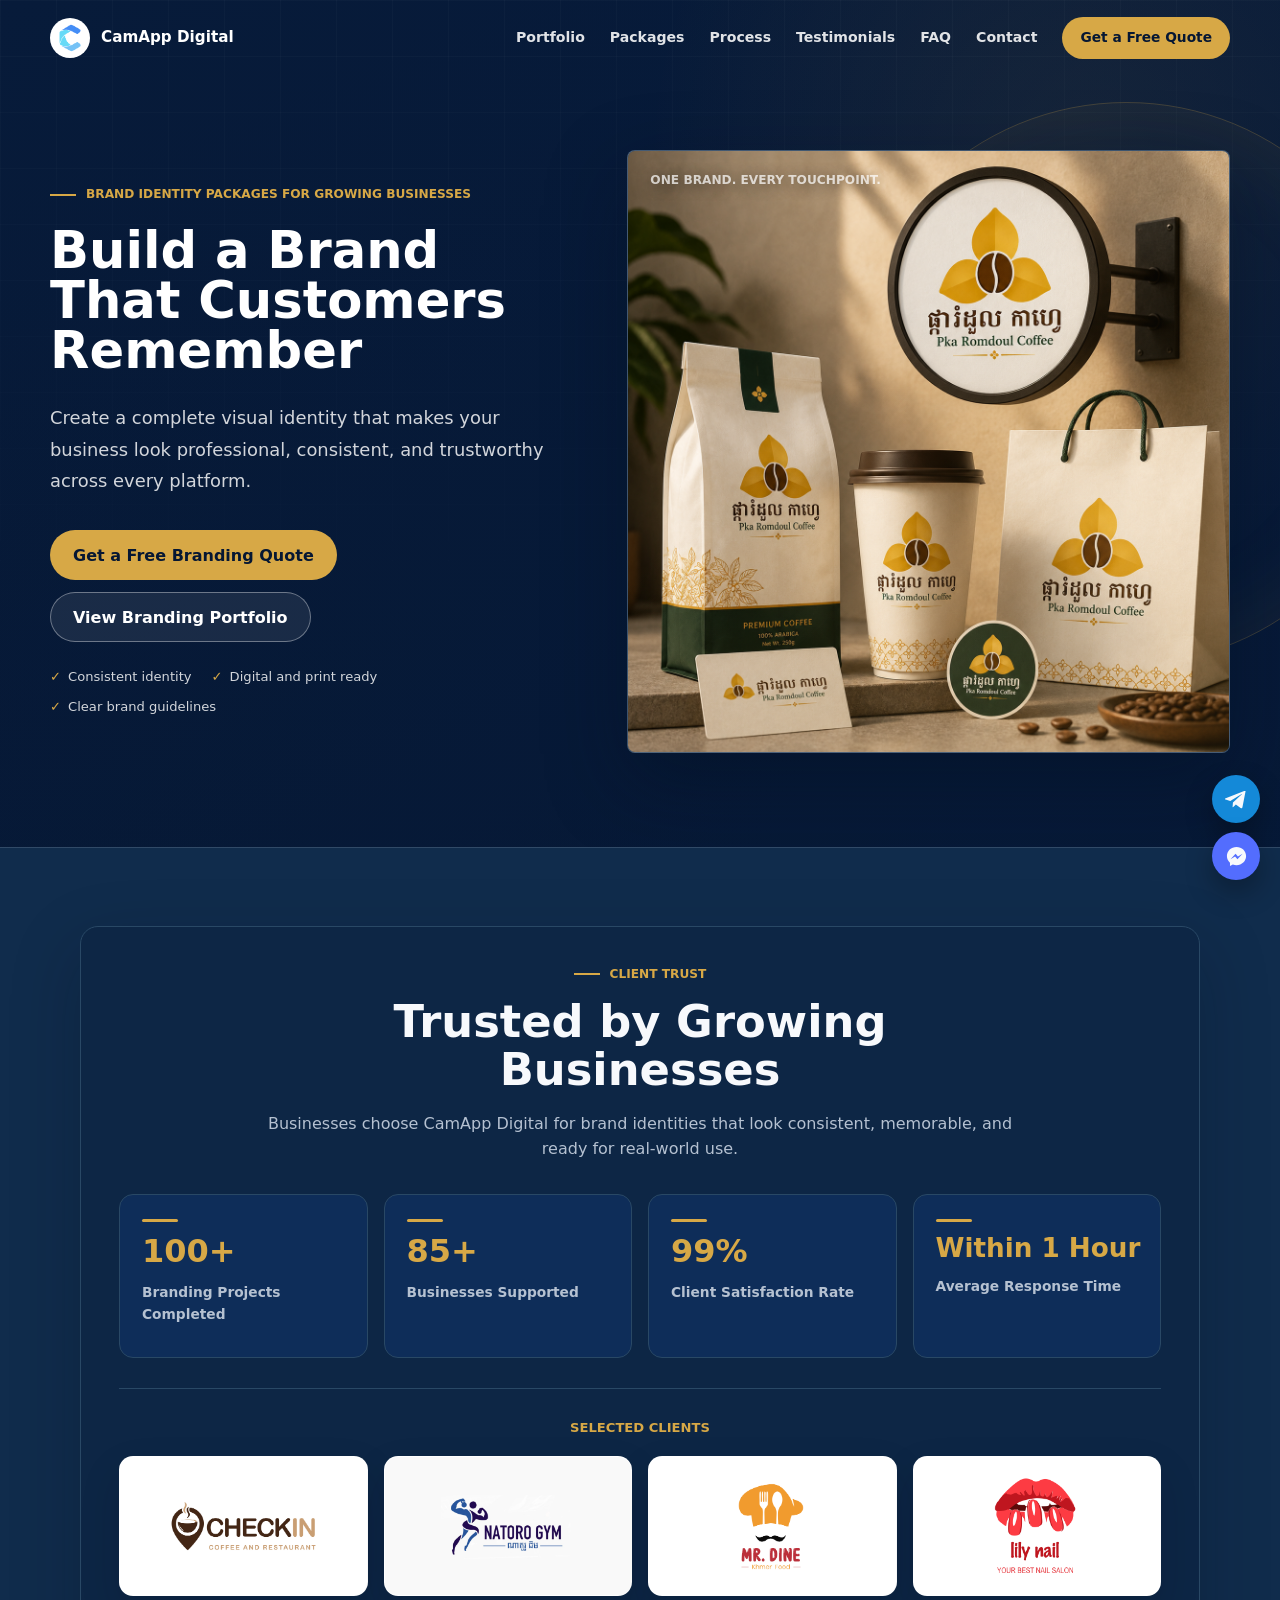
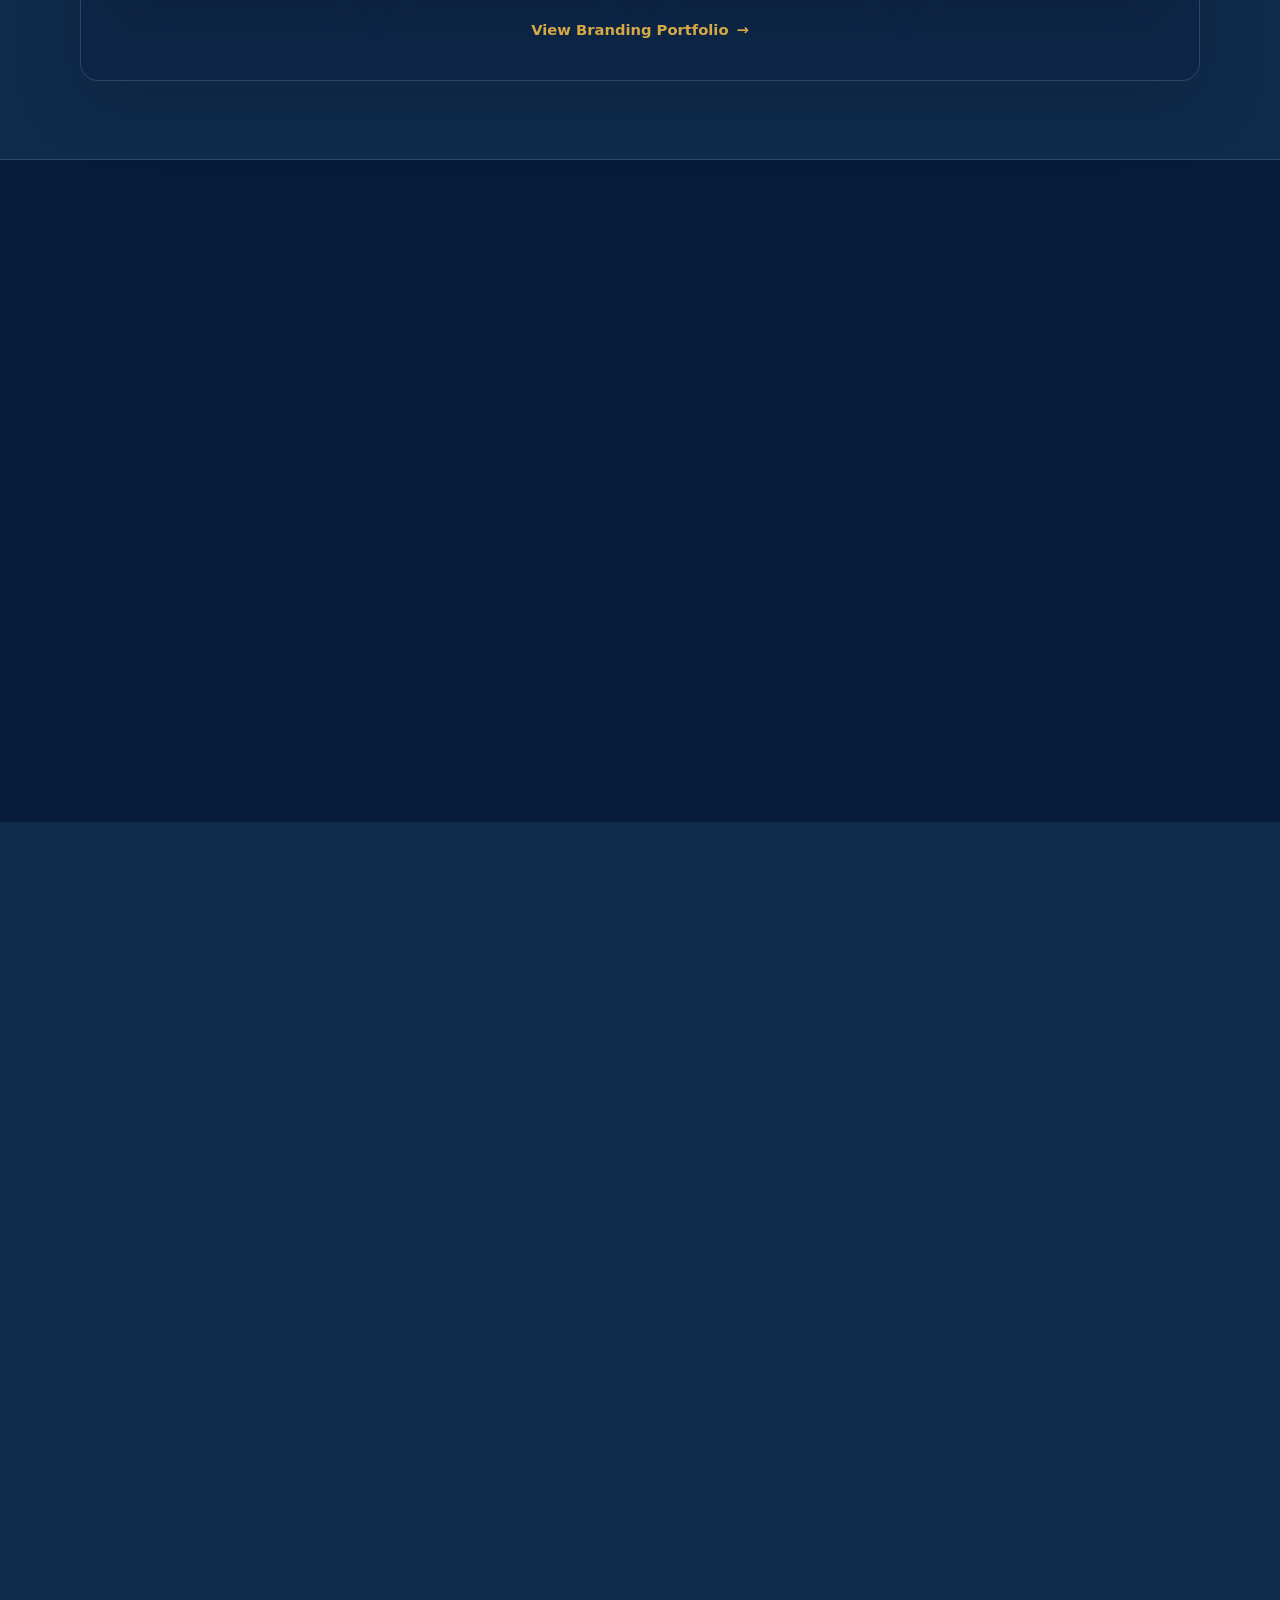
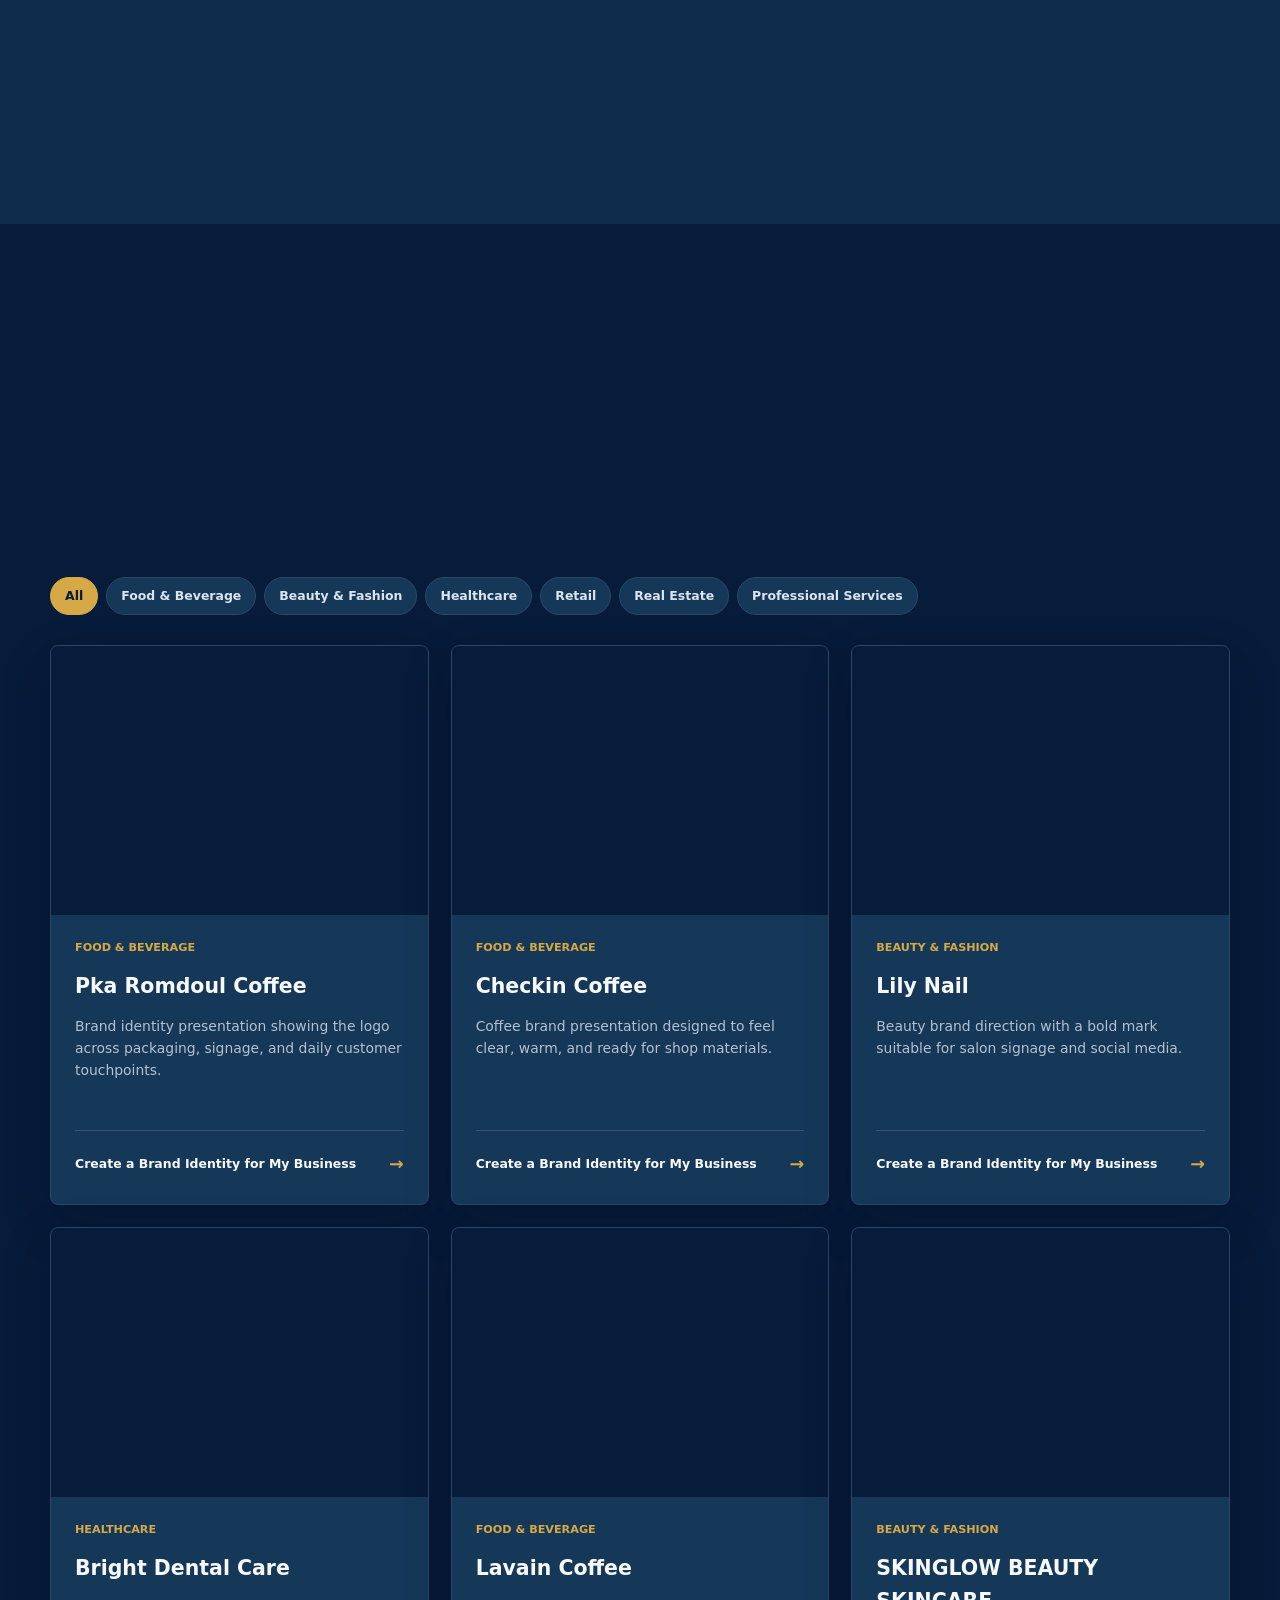
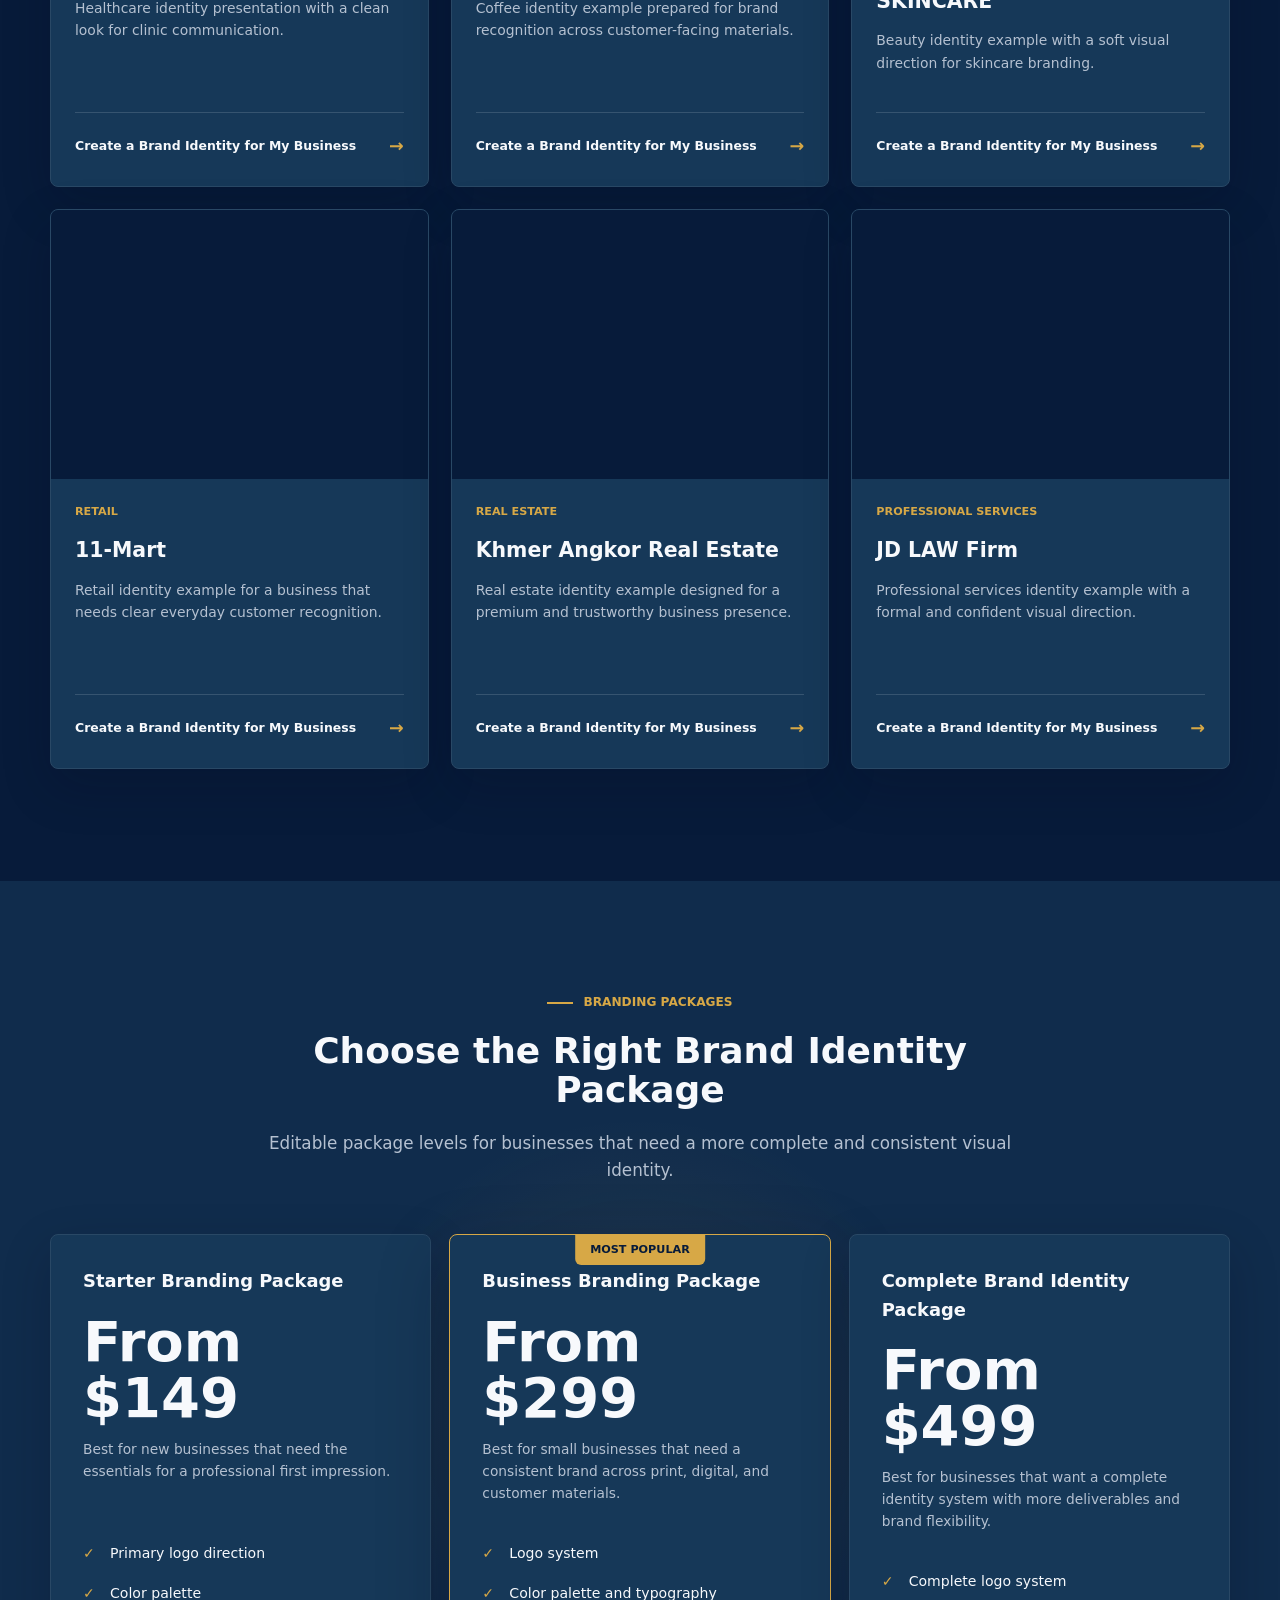
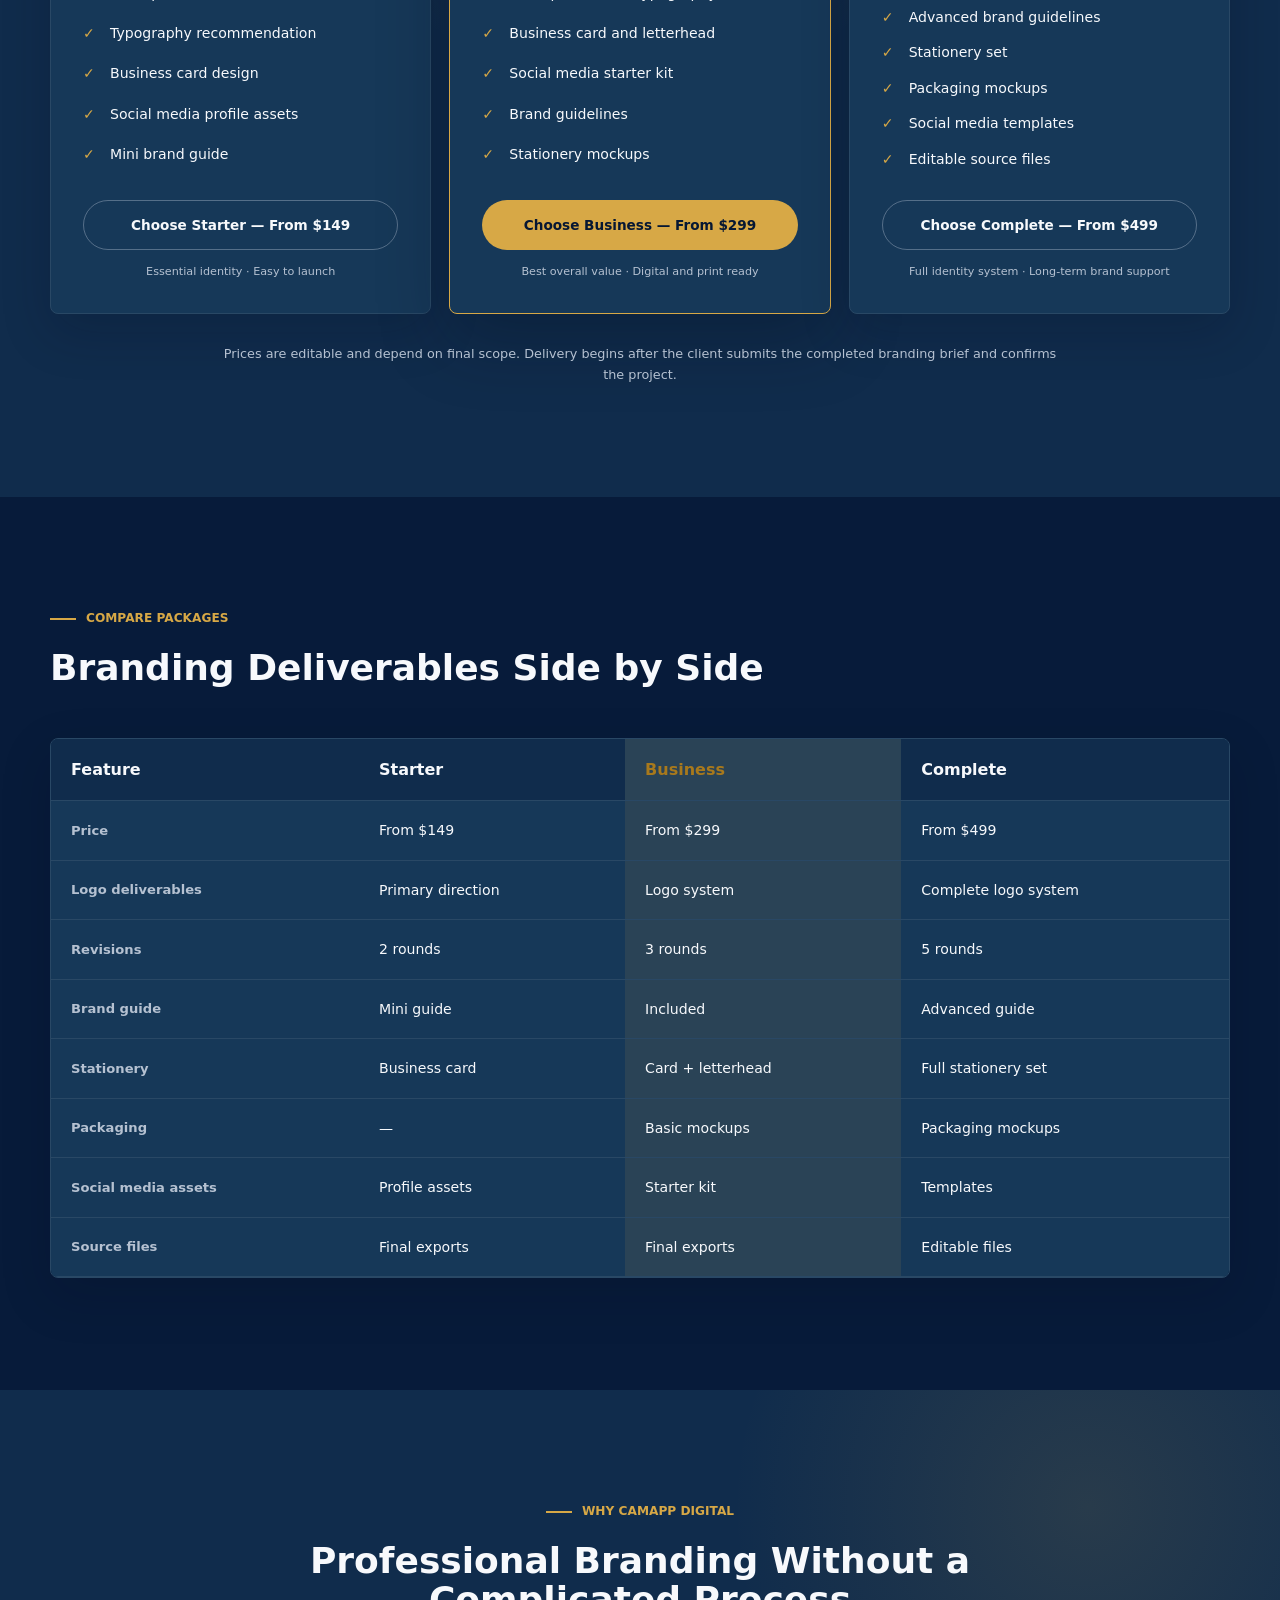
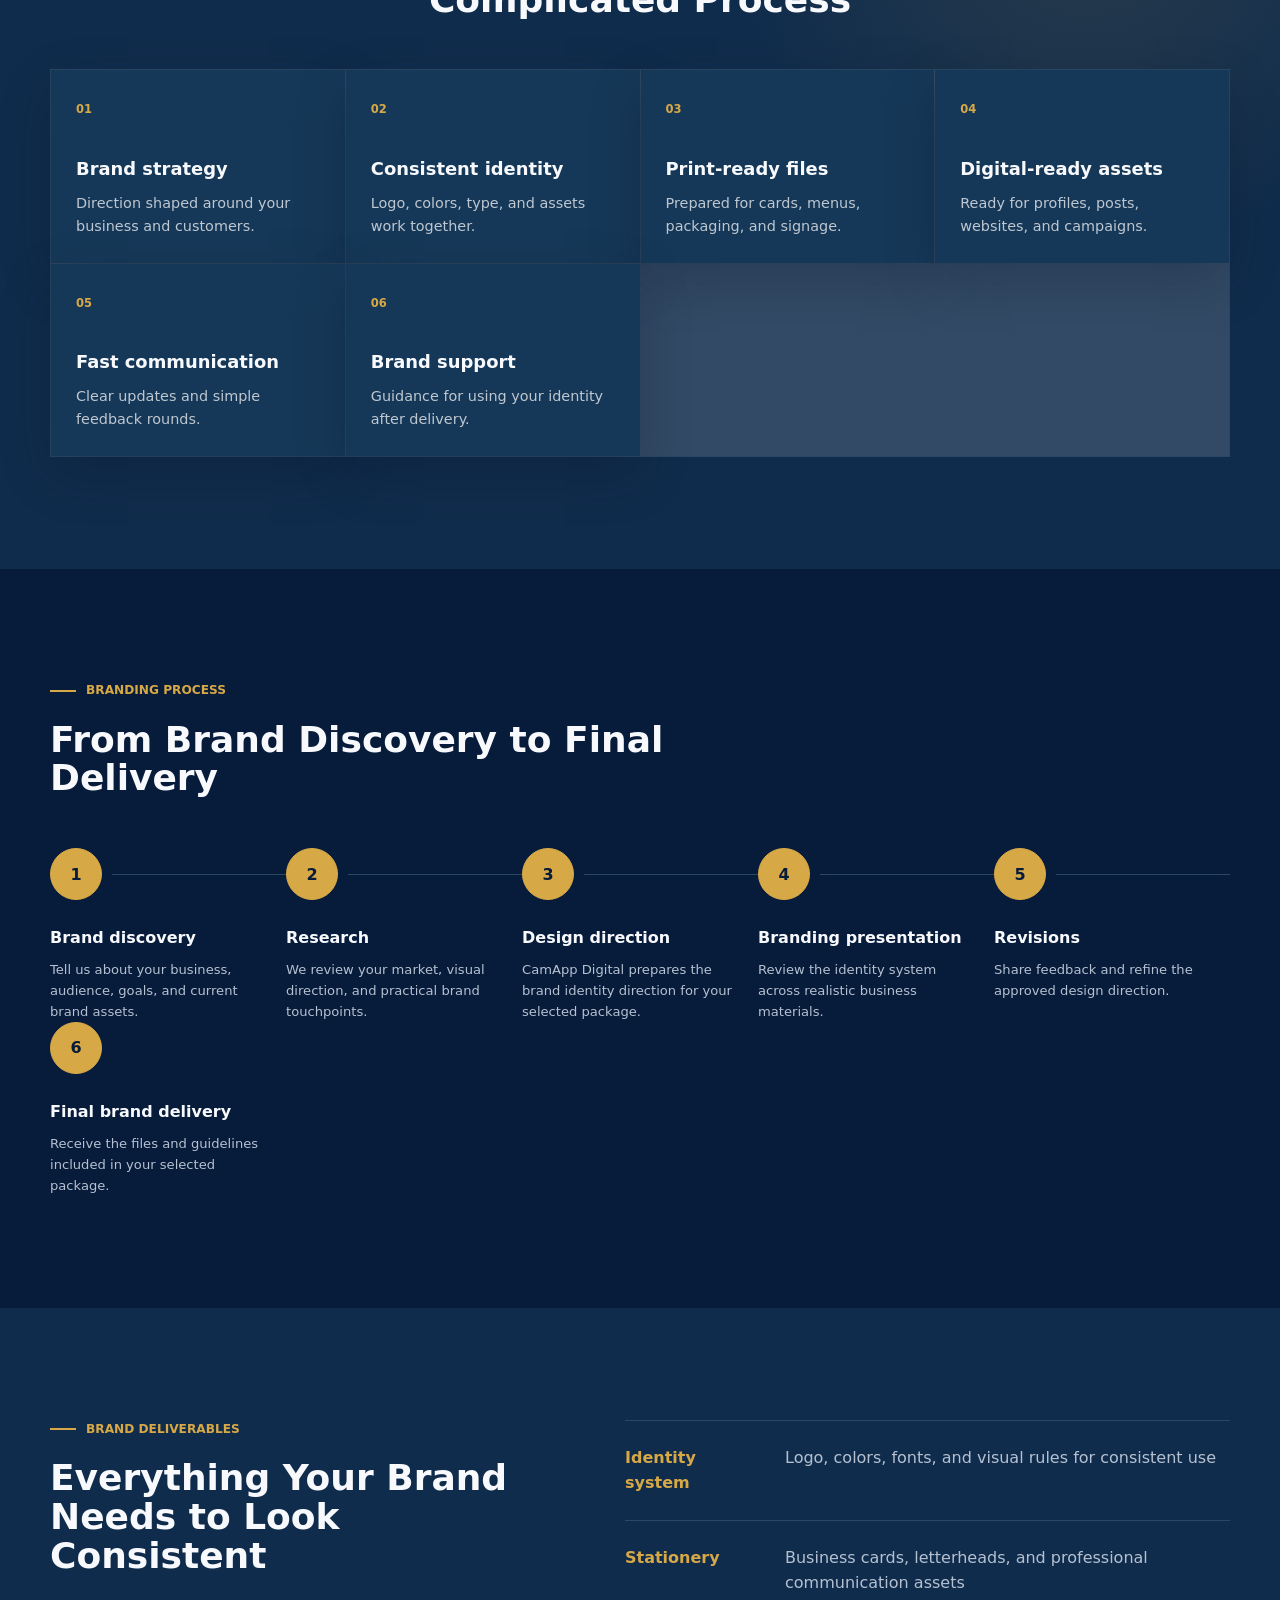
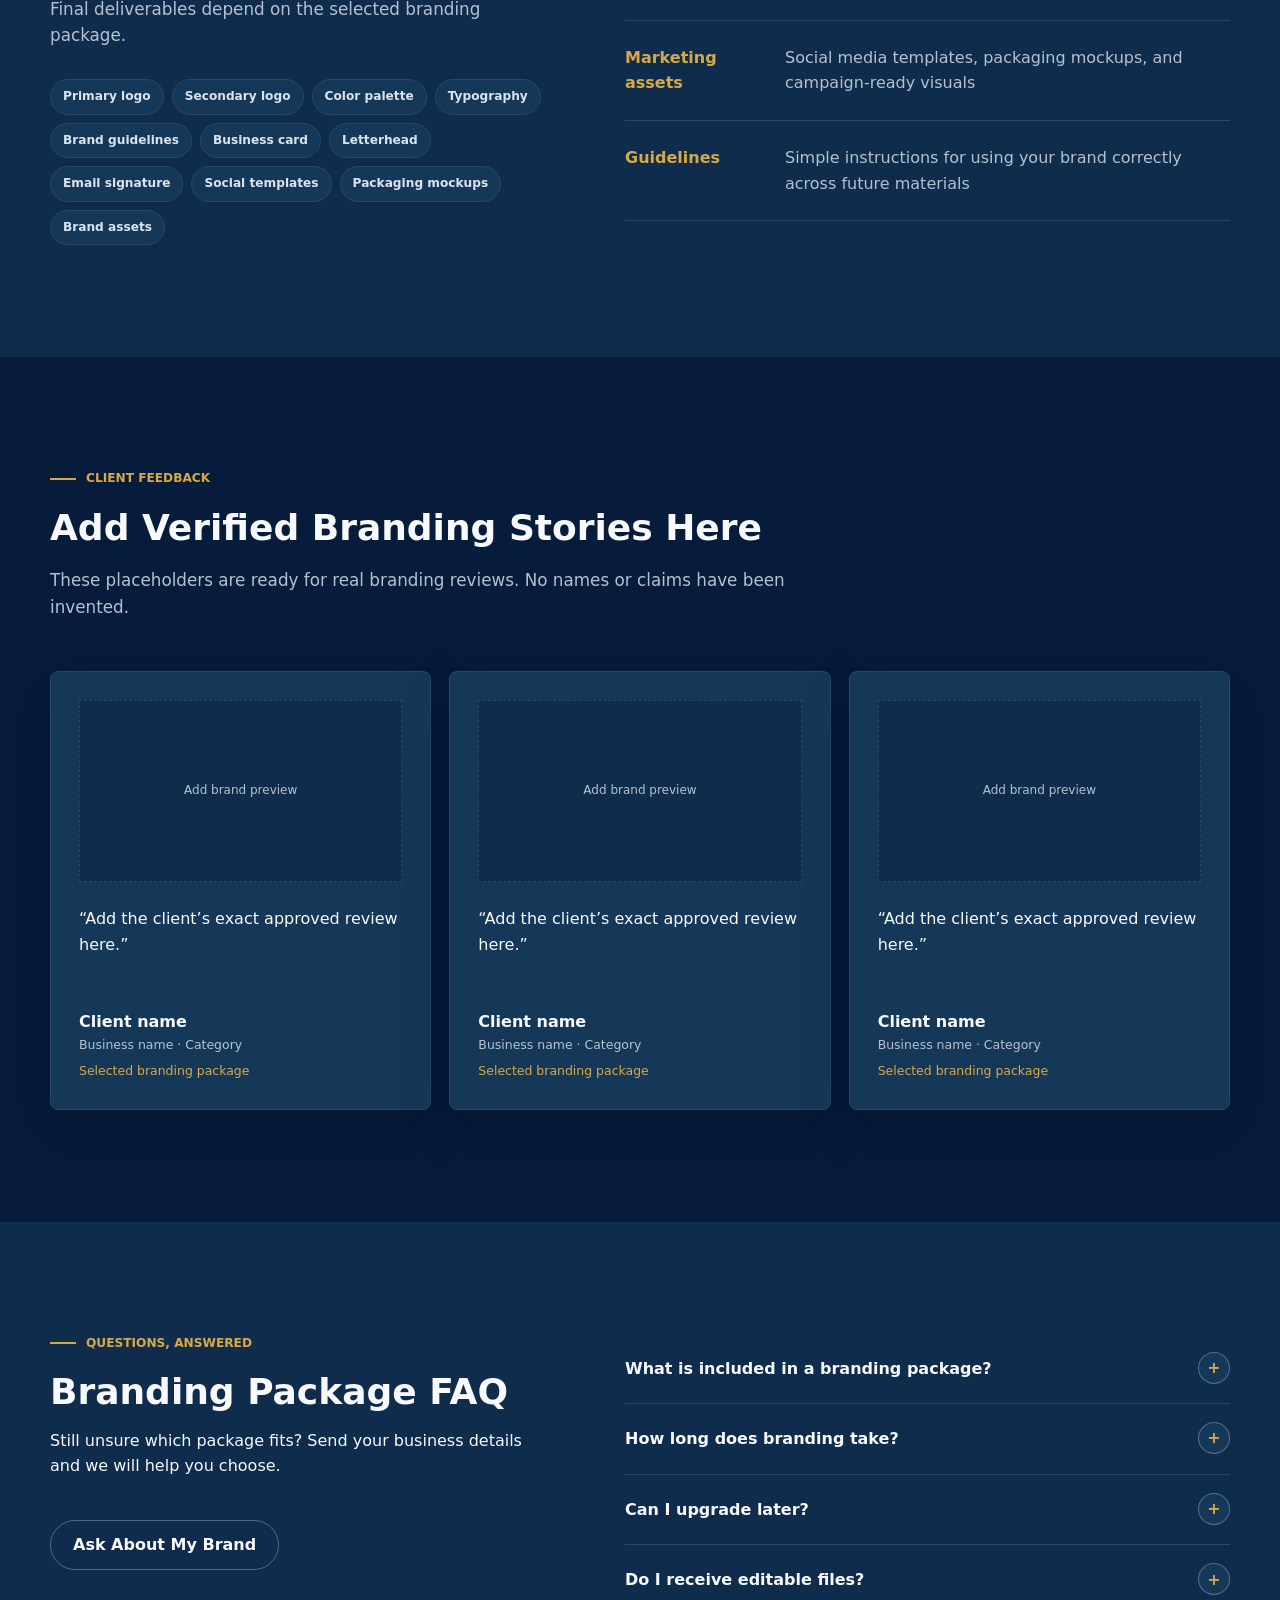
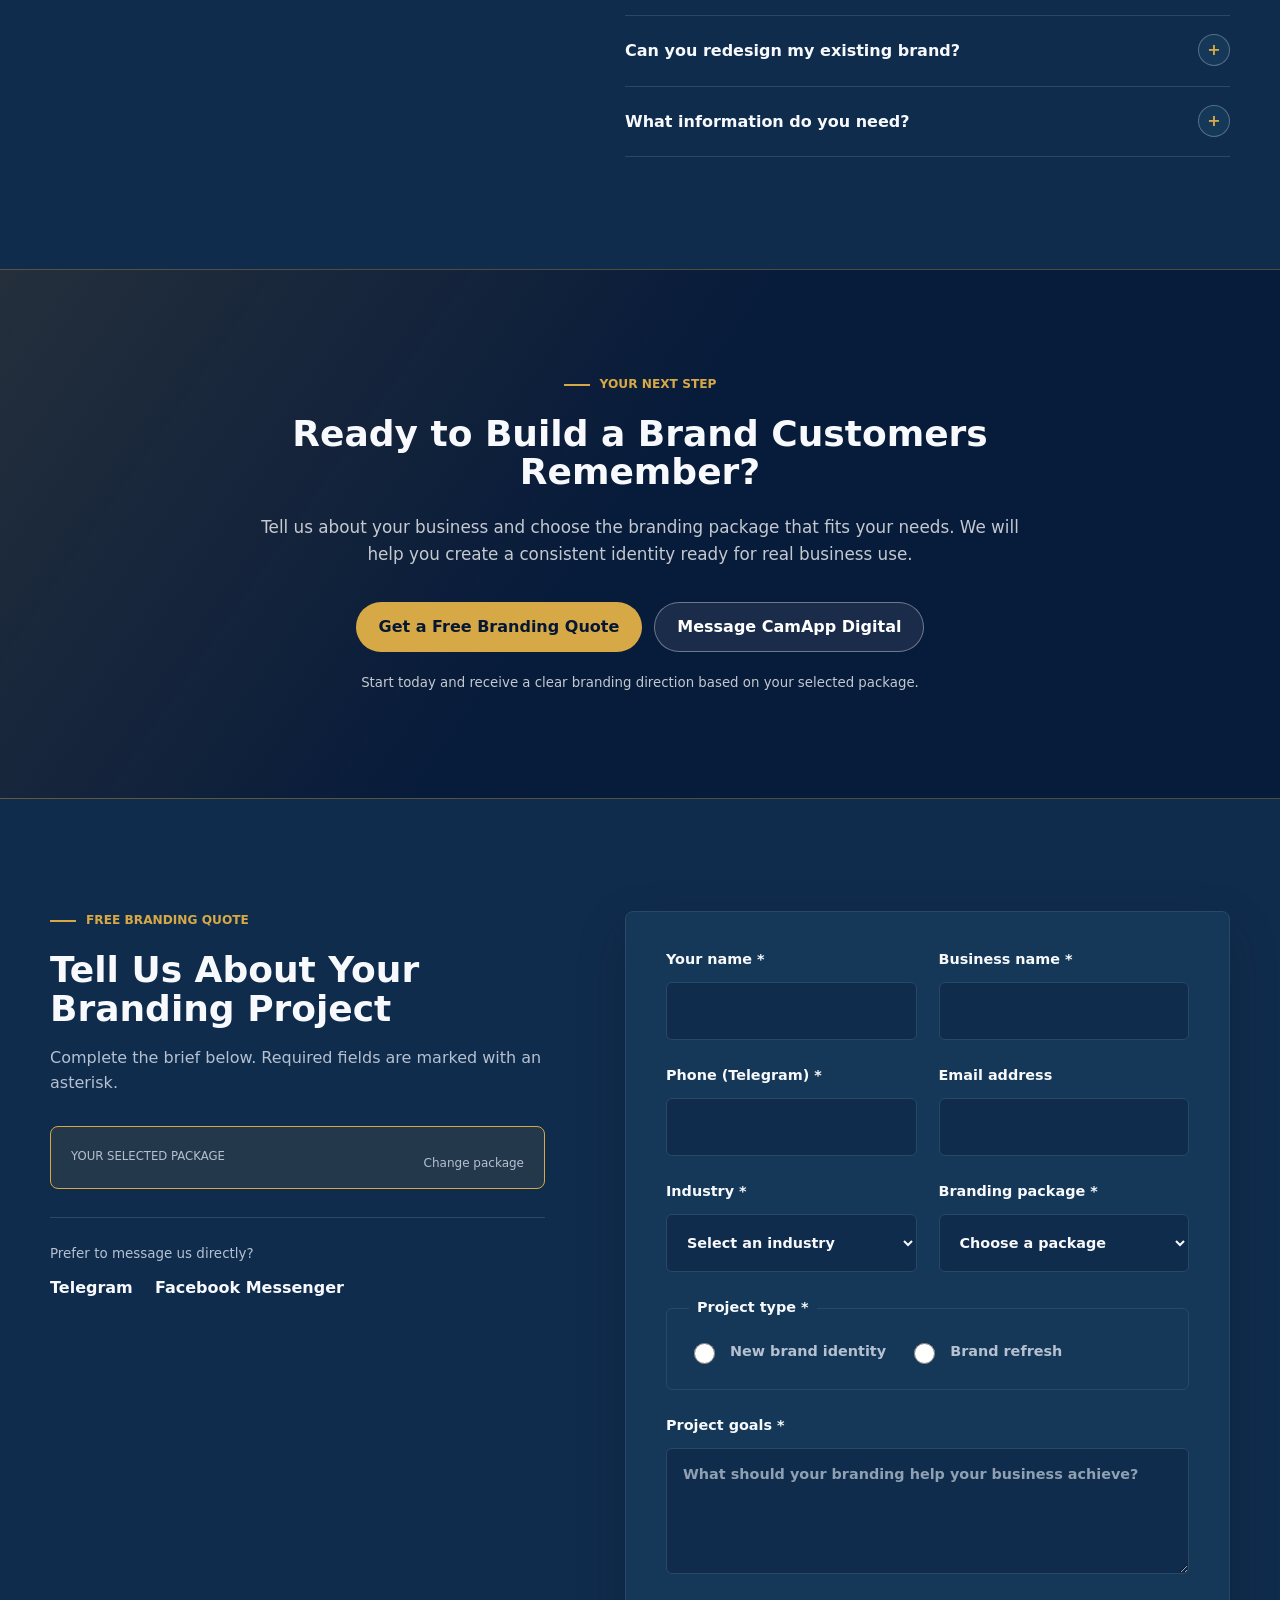
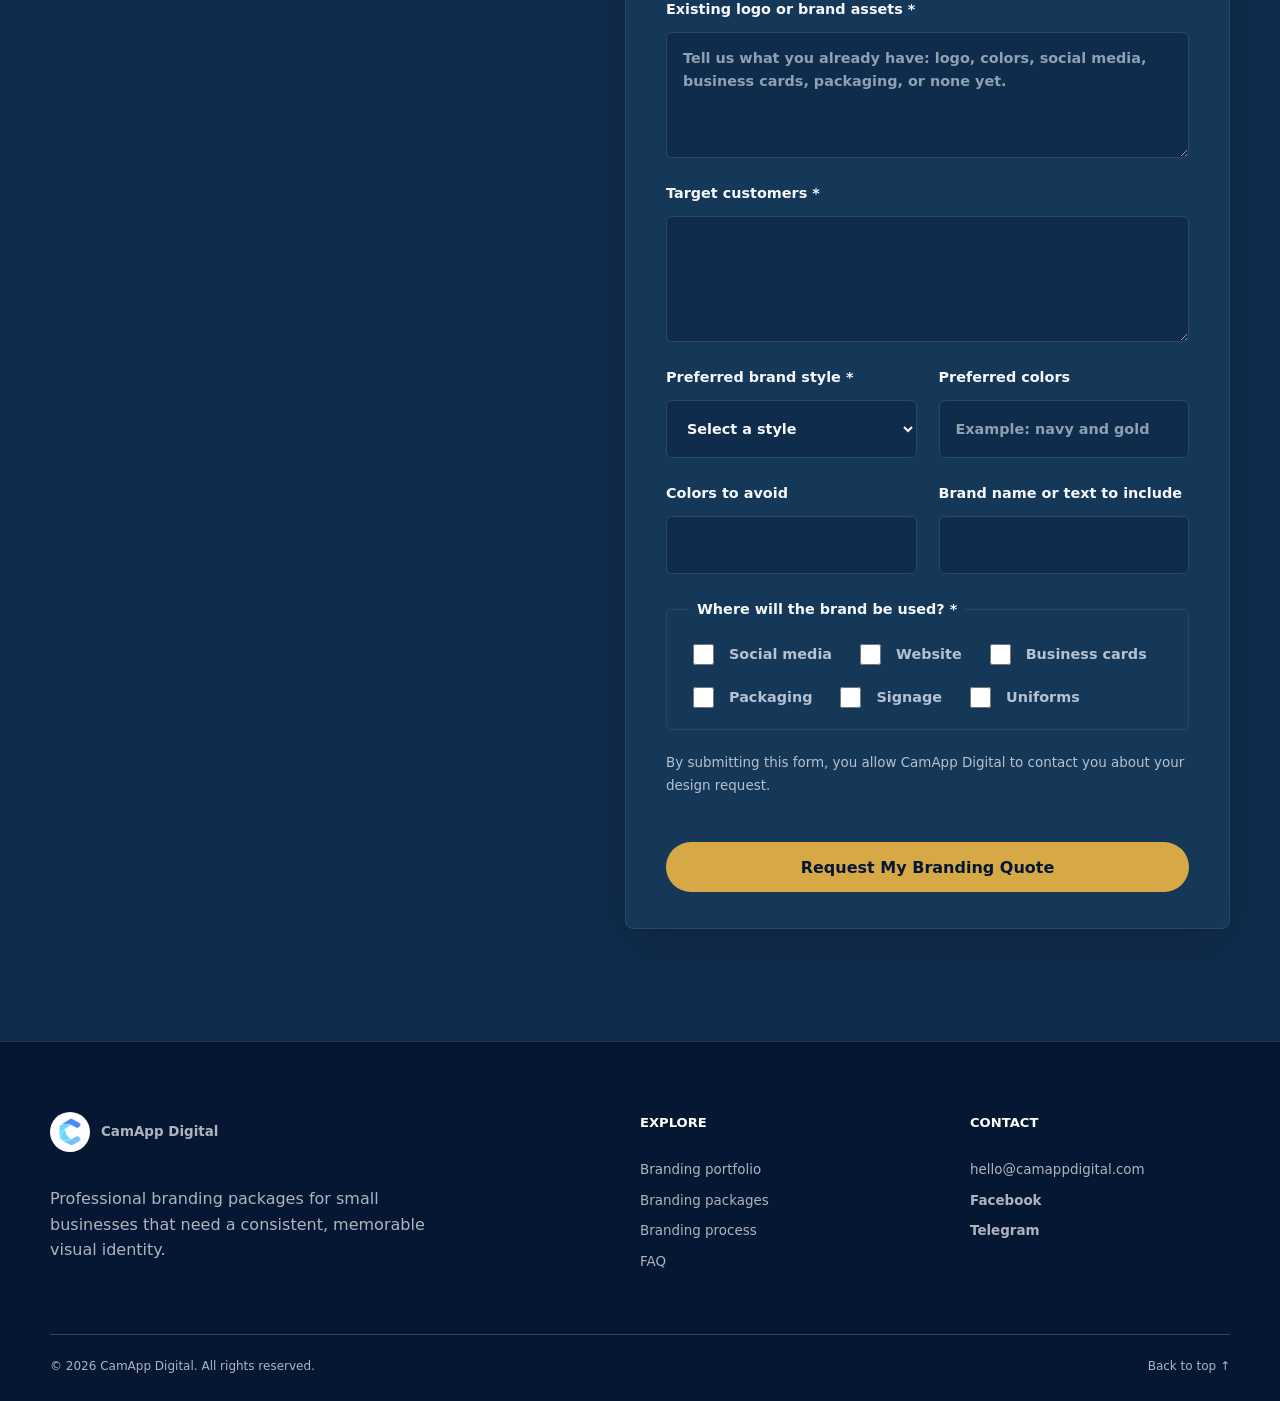
==== branding-packages/index.html @ 80c96b65 "Add branding packages landing page" ====
<!DOCTYPE html>
<html lang="en">
  <head>
    <meta charset="UTF-8" />
    <meta name="viewport" content="width=device-width, initial-scale=1.0" />
    <meta
      name="description"
      content="Branding packages by CamApp Digital for small businesses, cafes, restaurants, retail stores, beauty brands, clinics, startups, and personal brands."
    />
    <meta name="theme-color" content="#07131f" />
    <title>Branding Packages for Small Businesses | CamApp Digital</title>
    <link rel="icon" href="../assets/camapp-logo.png" />
    <link rel="preload" as="image" href="../assets/pka-romdoul-coffee-mockup.png" />
    <link rel="stylesheet" href="../logo-design.css?v=17" />
  </head>
  <body>
    <a class="skip-link" href="#main-content">Skip to main content</a>

    <header class="site-header" data-header>
      <div class="shell nav-shell">
        <a class="brand" href="https://camapp.dev/" aria-label="Back to CamApp Digital home">
          <img src="../assets/camapp-logo.png" alt="" width="40" height="40" />
          <span>CamApp Digital</span>
        </a>

        <button
          class="menu-button"
          type="button"
          aria-expanded="false"
          aria-controls="primary-navigation"
          aria-label="Open navigation"
          data-menu-button
        >
          <span></span><span></span><span></span>
        </button>

        <nav class="primary-nav" id="primary-navigation" aria-label="Primary navigation" data-navigation>
          <a href="#portfolio">Portfolio</a>
          <a href="#packages">Packages</a>
          <a href="#process">Process</a>
          <a href="#testimonials">Testimonials</a>
          <a href="#faq">FAQ</a>
          <a href="#inquiry">Contact</a>
          <a class="button button-small button-accent" href="#inquiry">Get a Free Quote</a>
        </nav>
      </div>
    </header>

    <main id="main-content">
      <section class="hero" id="top" aria-labelledby="hero-title">
        <div class="hero-glow" aria-hidden="true"></div>
        <div class="shell hero-layout">
          <div class="hero-copy reveal">
            <p class="eyebrow"><span></span> Brand identity packages for growing businesses</p>
            <h1 id="hero-title">Build a Brand That Customers Remember</h1>
            <p class="hero-lead">
              Create a complete visual identity that makes your business look professional, consistent, and trustworthy across every platform.
            </p>
            <div class="hero-actions">
              <a class="button button-accent" href="#inquiry">Get a Free Branding Quote</a>
              <a class="button button-ghost" href="#portfolio">View Branding Portfolio</a>
            </div>
            <p class="trust-line">
              <span>Consistent identity</span><span>Digital and print ready</span><span>Clear brand guidelines</span>
            </p>
          </div>

          <div class="brand-showcase reveal" aria-label="Brand identity shown on real business materials">
            <div class="showcase-label">One brand. Every touchpoint.</div>
            <img class="hero-mockup-image" src="../assets/pka-romdoul-coffee-mockup.png" alt="Brand identity applied to packaging, cup, signage, business card, and shopping bag" />
          </div>
        </div>
      </section>

      <section class="proof-strip" aria-labelledby="proof-title">
        <div class="shell">
          <h2 class="sr-only" id="proof-title">CamApp Digital client trust</h2>
          <div class="proof-card">
            <div class="proof-heading">
              <p class="eyebrow"><span></span> Client trust</p>
              <h2>Trusted by Growing Businesses</h2>
              <p>Businesses choose CamApp Digital for brand identities that look consistent, memorable, and ready for real-world use.</p>
            </div>
            <div class="proof-stats" aria-label="CamApp Digital trust statistics">
              <!-- Trust values are controlled in logo-design.js. Confirm all values before publishing. -->
              <article><span aria-hidden="true"></span><strong data-stat="projects">100+</strong><p>Branding Projects Completed</p></article>
              <article><span aria-hidden="true"></span><strong data-stat="businesses">85+</strong><p>Businesses Supported</p></article>
              <article><span aria-hidden="true"></span><strong data-stat="satisfaction">99%</strong><p>Client Satisfaction Rate</p></article>
              <article><span aria-hidden="true"></span><strong data-stat="response">Within 1 Hour</strong><p>Average Response Time</p></article>
            </div>
            <div class="client-logo-showcase" aria-labelledby="selected-clients-title">
              <h3 id="selected-clients-title">Selected Clients</h3>
              <div class="client-logo-row" aria-label="Featured client logos">
                <a class="client-placeholder" href="#portfolio" aria-label="View Checkin Coffee branding project"><img src="../assets/checkin-logo.png" alt="Checkin Coffee logo" /></a>
                <a class="client-placeholder" href="#portfolio" aria-label="View Natoro Gym branding project"><img src="../assets/gym_logo.png" alt="Natoro Gym logo" /></a>
                <a class="client-placeholder" href="#portfolio" aria-label="View Mr Dine branding project"><img src="../assets/mr-dine-logo.png" alt="Mr Dine logo" /></a>
                <a class="client-placeholder" href="#portfolio" aria-label="View Lily Nail branding project"><img src="../assets/nail-salon-logo.png" alt="Lily Nail logo" /></a>
              </div>
              <a class="proof-portfolio-link" href="#portfolio">View Branding Portfolio <span aria-hidden="true">→</span></a>
            </div>
          </div>
        </div>
      </section>

      <section class="section problem-section" aria-labelledby="problem-title">
        <div class="shell split-layout">
          <div class="section-copy reveal">
            <p class="eyebrow"><span></span> The problem</p>
            <h2 id="problem-title">Does Your Brand Look Consistent Everywhere?</h2>
            <p class="section-lead">
              A good business can lose trust when its colors, logo, social media, and printed materials look disconnected.
            </p>
            <ul class="issue-list">
              <li>Your colors look different across every platform</li>
              <li>Your business image feels weak or unfinished</li>
              <li>Your social media does not look professional</li>
              <li>Customers do not recognize your brand quickly</li>
              <li>Your materials create an inconsistent first impression</li>
              <li>You do not have clear guidelines for future designs</li>
            </ul>
          </div>

          <div class="before-after reveal" aria-label="Before and after branding comparison">
            <article class="comparison-card weak-logo">
              <span class="comparison-label">Before</span>
              <div class="comparison-logo-frame">
                <img src="../assets/pka-romdoul-logo-before.png" alt="Before brand refresh example" />
              </div>
              <p>Unclear. Inconsistent. Hard to remember.</p>
            </article>
            <div class="comparison-arrow" aria-hidden="true">→</div>
            <article class="comparison-card strong-logo">
              <span class="comparison-label">After</span>
              <div class="comparison-logo-frame">
                <img src="../assets/pka-romdoul-logo-after.png" alt="After brand refresh example" />
              </div>
              <p>Clear. Consistent. Ready for every touchpoint.</p>
            </article>
          </div>
        </div>
      </section>

      <section class="section solution-section" aria-labelledby="solution-title">
        <div class="shell">
          <div class="section-heading centered reveal">
            <p class="eyebrow"><span></span> The solution</p>
            <h2 id="solution-title">A Complete Brand Identity Built for Real Business Use</h2>
            <p>Every branding package is created around your business, your customers, and the places your brand needs to appear.</p>
          </div>
          <div class="benefit-grid">
            <article class="benefit-card reveal"><span class="benefit-icon" aria-hidden="true"><svg viewBox="0 0 24 24" focusable="false"><path d="M4 7h16" /><path d="M7 4h10v16H7z" /><path d="M10 11h4" /><path d="M10 15h4" /></svg></span><h3>Consistent everywhere</h3><p>Logo, colors, fonts, and brand assets stay aligned across online and printed materials.</p></article>
            <article class="benefit-card reveal"><span class="benefit-icon" aria-hidden="true"><svg viewBox="0 0 24 24" focusable="false"><path d="M2.5 12s3.5-6 9.5-6 9.5 6 9.5 6-3.5 6-9.5 6-9.5-6-9.5-6Z" /><circle cx="12" cy="12" r="3" /></svg></span><h3>Easy to recognize</h3><p>A clear visual system helps customers remember your business faster.</p></article>
            <article class="benefit-card reveal"><span class="benefit-icon" aria-hidden="true"><svg viewBox="0 0 24 24" focusable="false"><path d="M12 3l7 4v10l-7 4-7-4V7l7-4z" /><path d="M8.5 12h7" /><path d="M12 8.5v7" /></svg></span><h3>Professional appearance</h3><p>Your business looks more credible on menus, profiles, cards, packaging, and signage.</p></article>
            <article class="benefit-card reveal"><span class="benefit-icon" aria-hidden="true"><svg viewBox="0 0 24 24" focusable="false"><path d="M6 3h12v18H6z" /><path d="M9 7h6" /><path d="M9 11h6" /><path d="M9 15h4" /></svg></span><h3>Brand guidelines</h3><p>Simple rules help you and future designers use your brand correctly.</p></article>
            <article class="benefit-card reveal"><span class="benefit-icon" aria-hidden="true"><svg viewBox="0 0 24 24" focusable="false"><rect x="3" y="4" width="13" height="10" rx="2" /><path d="M8 20h5" /><path d="M10.5 14v6" /><rect x="17" y="9" width="4" height="11" rx="1.5" /></svg></span><h3>Marketing ready</h3><p>Assets are prepared for social media, campaigns, online profiles, and daily promotion.</p></article>
            <article class="benefit-card reveal"><span class="benefit-icon" aria-hidden="true"><svg viewBox="0 0 24 24" focusable="false"><path d="M3 17 9 11l4 4 8-8" /><path d="M14 7h7v7" /></svg></span><h3>Built to grow</h3><p>A flexible identity gives your business room to add new products, locations, and offers.</p></article>
          </div>
          <div class="centered-action reveal"><a class="button button-accent" href="#packages">View Branding Packages</a></div>
        </div>
      </section>

      <section class="section portfolio-section" id="portfolio" aria-labelledby="portfolio-title">
        <div class="shell">
          <div class="section-heading reveal">
            <p class="eyebrow"><span></span> Branding portfolio</p>
            <h2 id="portfolio-title">Brand Identities Made for Real Business Touchpoints</h2>
            <p>Explore branding examples across stationery, packaging, signage, social media, and customer-facing materials.</p>
          </div>

          <div class="filter-bar" role="group" aria-label="Filter branding portfolio projects" data-filters></div>
          <div class="portfolio-grid" data-portfolio-grid></div>
        </div>
      </section>

      <section class="section package-section" id="packages" aria-labelledby="packages-title">
        <div class="shell">
          <div class="section-heading centered reveal">
            <p class="eyebrow"><span></span> Branding packages</p>
            <h2 id="packages-title">Choose the Right Brand Identity Package</h2>
            <p>Editable package levels for businesses that need a more complete and consistent visual identity.</p>
          </div>

          <div class="package-grid">
            <article class="package-card reveal" data-package-card="Starter Branding Package">
              <div class="package-top">
                <p class="package-name">Starter Branding Package</p>
                <div class="price-row"><strong>From $149</strong></div>
                <p>Best for new businesses that need the essentials for a professional first impression.</p>
              </div>
              <ul class="check-list">
                <li>Primary logo direction</li><li>Color palette</li><li>Typography recommendation</li>
                <li>Business card design</li><li>Social media profile assets</li><li>Mini brand guide</li>
              </ul>
              <button class="button button-outline package-select" type="button" data-package="Starter Branding Package" data-price="From $149">Choose Starter — From $149</button>
              <p class="package-trust">Essential identity · Easy to launch</p>
            </article>

            <article class="package-card featured-package reveal" data-package-card="Business Branding Package">
              <span class="popular-badge">Most Popular</span>
              <div class="package-top">
                <p class="package-name">Business Branding Package</p>
                <div class="price-row"><strong>From $299</strong></div>
                <p>Best for small businesses that need a consistent brand across print, digital, and customer materials.</p>
              </div>
              <ul class="check-list">
                <li>Logo system</li><li>Color palette and typography</li><li>Business card and letterhead</li>
                <li>Social media starter kit</li><li>Brand guidelines</li><li>Stationery mockups</li>
              </ul>
              <button class="button button-accent package-select" type="button" data-package="Business Branding Package" data-price="From $299">Choose Business — From $299</button>
              <p class="package-trust">Best overall value · Digital and print ready</p>
            </article>

            <article class="package-card reveal" data-package-card="Complete Brand Identity Package">
              <div class="package-top">
                <p class="package-name">Complete Brand Identity Package</p>
                <div class="price-row"><strong>From $499</strong></div>
                <p>Best for businesses that want a complete identity system with more deliverables and brand flexibility.</p>
              </div>
              <ul class="check-list">
                <li>Complete logo system</li><li>Advanced brand guidelines</li><li>Stationery set</li>
                <li>Packaging mockups</li><li>Social media templates</li><li>Editable source files</li>
              </ul>
              <button class="button button-outline package-select" type="button" data-package="Complete Brand Identity Package" data-price="From $499">Choose Complete — From $499</button>
              <p class="package-trust">Full identity system · Long-term brand support</p>
            </article>
          </div>

          <p class="package-note reveal">
            Prices are editable and depend on final scope. Delivery begins after the client submits the completed branding brief and confirms the project.
          </p>
        </div>
      </section>

      <section class="section comparison-section" aria-labelledby="comparison-title">
        <div class="shell">
          <div class="section-heading reveal">
            <p class="eyebrow"><span></span> Compare packages</p>
            <h2 id="comparison-title">Branding Deliverables Side by Side</h2>
          </div>
          <div class="table-scroll reveal" tabindex="0" aria-label="Scrollable branding package comparison">
            <table>
              <thead><tr><th scope="col">Feature</th><th scope="col">Starter</th><th class="popular-column" scope="col">Business</th><th scope="col">Complete</th></tr></thead>
              <tbody>
                <tr><th scope="row">Price</th><td>From $149</td><td class="popular-column">From $299</td><td>From $499</td></tr>
                <tr><th scope="row">Logo deliverables</th><td>Primary direction</td><td class="popular-column">Logo system</td><td>Complete logo system</td></tr>
                <tr><th scope="row">Revisions</th><td>2 rounds</td><td class="popular-column">3 rounds</td><td>5 rounds</td></tr>
                <tr><th scope="row">Brand guide</th><td>Mini guide</td><td class="popular-column">Included</td><td>Advanced guide</td></tr>
                <tr><th scope="row">Stationery</th><td>Business card</td><td class="popular-column">Card + letterhead</td><td>Full stationery set</td></tr>
                <tr><th scope="row">Packaging</th><td>—</td><td class="popular-column">Basic mockups</td><td>Packaging mockups</td></tr>
                <tr><th scope="row">Social media assets</th><td>Profile assets</td><td class="popular-column">Starter kit</td><td>Templates</td></tr>
                <tr><th scope="row">Source files</th><td>Final exports</td><td class="popular-column">Final exports</td><td>Editable files</td></tr>
              </tbody>
            </table>
          </div>
        </div>
      </section>

      <section class="section why-section" aria-labelledby="why-title">
        <div class="shell">
          <div class="section-heading centered reveal">
            <p class="eyebrow"><span></span> Why CamApp Digital</p>
            <h2 id="why-title">Professional Branding Without a Complicated Process</h2>
          </div>
          <div class="compact-benefits">
            <article class="reveal"><span>01</span><h3>Brand strategy</h3><p>Direction shaped around your business and customers.</p></article>
            <article class="reveal"><span>02</span><h3>Consistent identity</h3><p>Logo, colors, type, and assets work together.</p></article>
            <article class="reveal"><span>03</span><h3>Print-ready files</h3><p>Prepared for cards, menus, packaging, and signage.</p></article>
            <article class="reveal"><span>04</span><h3>Digital-ready assets</h3><p>Ready for profiles, posts, websites, and campaigns.</p></article>
            <article class="reveal"><span>05</span><h3>Fast communication</h3><p>Clear updates and simple feedback rounds.</p></article>
            <article class="reveal"><span>06</span><h3>Brand support</h3><p>Guidance for using your identity after delivery.</p></article>
          </div>
        </div>
      </section>

      <section class="section process-section" id="process" aria-labelledby="process-title">
        <div class="shell">
          <div class="section-heading reveal">
            <p class="eyebrow"><span></span> Branding process</p>
            <h2 id="process-title">From Brand Discovery to Final Delivery</h2>
          </div>
          <ol class="process-timeline">
            <li class="reveal"><span>1</span><div><h3>Brand discovery</h3><p>Tell us about your business, audience, goals, and current brand assets.</p></div></li>
            <li class="reveal"><span>2</span><div><h3>Research</h3><p>We review your market, visual direction, and practical brand touchpoints.</p></div></li>
            <li class="reveal"><span>3</span><div><h3>Design direction</h3><p>CamApp Digital prepares the brand identity direction for your selected package.</p></div></li>
            <li class="reveal"><span>4</span><div><h3>Branding presentation</h3><p>Review the identity system across realistic business materials.</p></div></li>
            <li class="reveal"><span>5</span><div><h3>Revisions</h3><p>Share feedback and refine the approved design direction.</p></div></li>
            <li class="reveal"><span>6</span><div><h3>Final brand delivery</h3><p>Receive the files and guidelines included in your selected package.</p></div></li>
          </ol>
        </div>
      </section>

      <section class="section files-section" aria-labelledby="files-title">
        <div class="shell files-layout">
          <div class="section-copy reveal">
            <p class="eyebrow"><span></span> Brand deliverables</p>
            <h2 id="files-title">Everything Your Brand Needs to Look Consistent</h2>
            <p class="section-lead">Final deliverables depend on the selected branding package.</p>
            <div class="file-tags" aria-label="Possible branding deliverables">
              <span>Primary logo</span><span>Secondary logo</span><span>Color palette</span><span>Typography</span>
              <span>Brand guidelines</span><span>Business card</span><span>Letterhead</span><span>Email signature</span>
              <span>Social templates</span><span>Packaging mockups</span><span>Brand assets</span>
            </div>
          </div>
          <dl class="file-guide reveal">
            <div><dt>Identity system</dt><dd>Logo, colors, fonts, and visual rules for consistent use</dd></div>
            <div><dt>Stationery</dt><dd>Business cards, letterheads, and professional communication assets</dd></div>
            <div><dt>Marketing assets</dt><dd>Social media templates, packaging mockups, and campaign-ready visuals</dd></div>
            <div><dt>Guidelines</dt><dd>Simple instructions for using your brand correctly across future materials</dd></div>
          </dl>
        </div>
      </section>

      <section class="section testimonial-section" id="testimonials" aria-labelledby="testimonial-title">
        <div class="shell">
          <div class="section-heading reveal">
            <p class="eyebrow"><span></span> Client feedback</p>
            <h2 id="testimonial-title">Add Verified Branding Stories Here</h2>
            <p>These placeholders are ready for real branding reviews. No names or claims have been invented.</p>
          </div>
          <div class="testimonial-grid">
            <article class="testimonial-card reveal"><div class="testimonial-logo">Add brand preview</div><blockquote>“Add the client’s exact approved review here.”</blockquote><div><strong>Client name</strong><span>Business name · Category</span><small>Selected branding package</small></div></article>
            <article class="testimonial-card reveal"><div class="testimonial-logo">Add brand preview</div><blockquote>“Add the client’s exact approved review here.”</blockquote><div><strong>Client name</strong><span>Business name · Category</span><small>Selected branding package</small></div></article>
            <article class="testimonial-card reveal"><div class="testimonial-logo">Add brand preview</div><blockquote>“Add the client’s exact approved review here.”</blockquote><div><strong>Client name</strong><span>Business name · Category</span><small>Selected branding package</small></div></article>
          </div>
        </div>
      </section>

      <section class="section faq-section" id="faq" aria-labelledby="faq-title">
        <div class="shell faq-layout">
          <div class="section-heading reveal">
            <p class="eyebrow"><span></span> Questions, answered</p>
            <h2 id="faq-title">Branding Package FAQ</h2>
            <p>Still unsure which package fits? Send your business details and we will help you choose.</p>
            <a class="button button-outline" href="#inquiry">Ask About My Brand</a>
          </div>
          <div class="faq-list" data-faq-list>
            <details class="reveal"><summary>What is included in a branding package?</summary><p>Each package includes a different level of logo, color, typography, brand guide, stationery, social media, and mockup support.</p></details>
            <details class="reveal"><summary>How long does branding take?</summary><p>Timing depends on the selected package and final scope. CamApp Digital confirms the timeline before the project begins.</p></details>
            <details class="reveal"><summary>Can I upgrade later?</summary><p>Yes. You can start with a smaller package and add more brand assets later when your business needs them.</p></details>
            <details class="reveal"><summary>Do I receive editable files?</summary><p>Editable source files are included in the Complete Brand Identity Package or can be added depending on scope.</p></details>
            <details class="reveal"><summary>Can you redesign my existing brand?</summary><p>Yes. Share your current logo, colors, and materials so we can plan a brand refresh direction.</p></details>
            <details class="reveal"><summary>What information do you need?</summary><p>We need your business name, industry, goals, audience, preferred style, existing assets, timeline, and budget range.</p></details>
          </div>
        </div>
      </section>

      <section class="final-cta" aria-labelledby="final-cta-title">
        <div class="shell final-cta-content reveal">
          <p class="eyebrow"><span></span> Your next step</p>
          <h2 id="final-cta-title">Ready to Build a Brand Customers Remember?</h2>
          <p>Tell us about your business and choose the branding package that fits your needs. We will help you create a consistent identity ready for real business use.</p>
          <div class="hero-actions">
            <a class="button button-accent" href="#inquiry">Get a Free Branding Quote</a>
            <button class="button button-ghost" type="button" data-open-contact="messenger">Message CamApp Digital</button>
          </div>
          <small>Start today and receive a clear branding direction based on your selected package.</small>
        </div>
      </section>

      <section class="section inquiry-section" id="inquiry" aria-labelledby="inquiry-title">
        <div class="shell inquiry-layout">
          <div class="inquiry-intro reveal">
            <p class="eyebrow"><span></span> Free branding quote</p>
            <h2 id="inquiry-title">Tell Us About Your Branding Project</h2>
            <p>Complete the brief below. Required fields are marked with an asterisk.</p>
            <div class="selected-package-card" data-selection-display hidden aria-live="polite">
              <span>Your selected package</span>
              <strong data-selection-name></strong>
              <em data-selection-price></em>
              <button type="button" data-clear-selection>Change package</button>
            </div>
            <div class="direct-contact">
              <p>Prefer to message us directly?</p>
              <button type="button" data-open-contact="telegram">Telegram</button>
              <button type="button" data-open-contact="messenger">Facebook Messenger</button>
            </div>
          </div>

          <div class="form-panel reveal">
            <form class="logo-form" data-logo-form novalidate>
              <div class="form-grid">
                <label>Your name *<input type="text" name="fullName" autocomplete="name" required /></label>
                <label>Business name *<input type="text" name="businessName" autocomplete="organization" required /></label>
                <label>Phone (Telegram) *<input type="tel" name="phone" autocomplete="tel" required /></label>
                <label>Email address<input type="email" name="email" autocomplete="email" /></label>
                <label>Industry *
                  <select name="businessCategory" required>
                    <option value="">Select an industry</option><option>Cafe or restaurant</option><option>Retail store</option>
                    <option>Beauty brand</option><option>Clinic or healthcare</option><option>Real estate</option>
                    <option>Startup</option><option>Personal brand</option><option>Small business</option><option>Other</option>
                  </select>
                </label>
                <label>Branding package *
                  <select name="selectedPackage" required data-package-select>
                    <option value="">Choose a package</option><option>Starter Branding Package — From $149</option>
                    <option>Business Branding Package — From $299</option><option>Complete Brand Identity Package — From $499</option>
                    <option>Not sure — please recommend</option>
                  </select>
                </label>
                <fieldset class="field-wide">
                  <legend>Project type *</legend>
                  <label class="choice"><input type="radio" name="projectType" value="New brand identity" required /> New brand identity</label>
                  <label class="choice"><input type="radio" name="projectType" value="Brand refresh" required /> Brand refresh</label>
                </fieldset>
                <label class="field-wide">Project goals *<textarea name="businessDescription" rows="4" required placeholder="What should your branding help your business achieve?"></textarea></label>
                <label class="field-wide">Existing logo or brand assets *<textarea name="productsServices" rows="3" required placeholder="Tell us what you already have: logo, colors, social media, business cards, packaging, or none yet."></textarea></label>
                <label class="field-wide">Target customers *<textarea name="targetCustomers" rows="3" required></textarea></label>
                <label>Preferred brand style *
                  <select name="logoStyle" required>
                    <option value="">Select a style</option><option>Modern</option><option>Minimal</option><option>Luxury</option>
                    <option>Playful</option><option>Traditional</option><option>Bold</option><option>Not sure</option>
                  </select>
                </label>
                <label>Preferred colors<input type="text" name="preferredColors" placeholder="Example: navy and gold" /></label>
                <label>Colors to avoid<input type="text" name="colorsAvoid" /></label>
                <label>Brand name or text to include<input type="text" name="logoText" /></label>
                <fieldset class="field-wide">
                  <legend>Where will the brand be used? *</legend>
                  <div class="choice-grid">
                    <label class="choice"><input type="checkbox" name="logoUse" value="Social media" /> Social media</label>
                    <label class="choice"><input type="checkbox" name="logoUse" value="Website" /> Website</label>
                    <label class="choice"><input type="checkbox" name="logoUse" value="Business cards" /> Business cards</label>
                    <label class="choice"><input type="checkbox" name="logoUse" value="Packaging" /> Packaging</label>
                    <label class="choice"><input type="checkbox" name="logoUse" value="Signage" /> Signage</label>
                    <label class="choice"><input type="checkbox" name="logoUse" value="Uniforms" /> Uniforms</label>
                  </div>
                  <span class="field-error" data-use-error>Please choose at least one use.</span>
                </fieldset>
              </div>
              <p class="form-consent-note">
                By submitting this form, you allow CamApp Digital to contact you about your design request.
              </p>
              <div class="form-status" data-form-status role="status" aria-live="polite"></div>
              <button class="button button-accent submit-button" type="submit">
                <span>Request My Branding Quote</span><span class="button-loader" aria-hidden="true"></span>
              </button>
            </form>

            <div class="success-panel proposal-panel" data-success-panel hidden tabindex="-1">
              <div class="proposal-brand">
                <img src="../assets/camapp-logo.png" alt="" width="42" height="42" />
                <div>
                  <span>CamApp Digital</span>
                  <small>Branding package proposal</small>
                </div>
              </div>
              <span class="success-mark" aria-hidden="true">✓</span>
              <h3 data-proposal-title>Your branding proposal preview is ready.</h3>
              <p data-proposal-summary>Review the proposal below, then send it to CamApp Digital on Telegram.</p>
              <div class="proposal-preview" data-proposal-preview>
                <div class="proposal-meta">
                  <span data-proposal-id></span>
                  <span data-proposal-date></span>
                </div>
                <dl class="proposal-fields" data-proposal-fields></dl>
                <div class="proposal-note">
                  CamApp Digital will review this branding request and confirm scope, timeline, and payment details before design begins.
                </div>
              </div>
              <div class="proposal-actions">
                <button class="button button-accent" type="button" data-send-telegram>Send to Telegram</button>
                <button class="button button-outline" type="button" data-copy-proposal>Copy Proposal</button>
                <button class="button button-ghost" type="button" data-new-inquiry>Start New Proposal</button>
              </div>
              <p class="proposal-status" data-proposal-status role="status" aria-live="polite"></p>
            </div>
          </div>
        </div>
      </section>
    </main>

    <footer class="site-footer">
      <div class="shell footer-grid">
        <div>
          <a class="brand footer-brand" href="#top"><img src="../assets/camapp-logo.png" alt="" width="40" height="40" /><span>CamApp Digital</span></a>
          <p>Professional branding packages for small businesses that need a consistent, memorable visual identity.</p>
        </div>
        <div><h2>Explore</h2><a href="#portfolio">Branding portfolio</a><a href="#packages">Branding packages</a><a href="#process">Branding process</a><a href="#faq">FAQ</a></div>
        <div><h2>Contact</h2><a href="mailto:hello@camappdigital.com">hello@camappdigital.com</a><button type="button" data-open-contact="facebook">Facebook</button><button type="button" data-open-contact="telegram">Telegram</button></div>
      </div>
      <div class="shell footer-bottom"><span>© <span data-year></span> CamApp Digital. All rights reserved.</span><a href="#top">Back to top ↑</a></div>
    </footer>

    <div class="floating-contact" aria-label="Quick contact">
      <button type="button" data-open-contact="telegram" aria-label="Message CamApp Digital on Telegram" title="Telegram">
        <svg viewBox="0 0 24 24" aria-hidden="true"><path d="M21.5 3.2 18.2 20c-.2 1.2-.9 1.5-1.9.9l-5-3.7-2.4 2.4c-.3.3-.5.5-1 .5l.4-5.1 9.3-8.4c.4-.4-.1-.6-.6-.2L5.5 13.6.6 12.1c-1.1-.3-1.1-1 .2-1.5L20 3.2c.9-.3 1.7.2 1.5 0Z"/></svg>
      </button>
      <button type="button" data-open-contact="messenger" aria-label="Message CamApp Digital on Facebook Messenger" title="Messenger">
        <svg viewBox="0 0 24 24" aria-hidden="true"><path d="M12 2C6.4 2 2 6.1 2 11.5c0 2.8 1.2 5.3 3.2 7v3.5l3-1.7c1.2.4 2.5.7 3.8.7 5.6 0 10-4.1 10-9.5S17.6 2 12 2Zm1 12.8-2.5-2.7-4.8 2.7 5.3-5.6 2.5 2.7 4.8-2.7-5.3 5.6Z"/></svg>
      </button>
    </div>

    <div class="mobile-contact-bar">
      <a href="#inquiry">Get a Free Quote</a>
      <button type="button" data-open-contact="telegram">Telegram</button>
    </div>

    <div class="contact-toast" data-contact-toast role="status" aria-live="polite" hidden>
      Contact link not configured yet. Please email hello@camappdigital.com.
    </div>

    <script>
      window.camappLandingConfig = {
        storedPackageKey: "camappSelectedBrandingPackage",
        portfolioCtaLabel: "Create a Brand Identity for My Business",
        sendingText: "Generating your branding proposal...",
        packagePrices: {
          "Starter Branding Package": "From $149",
          "Business Branding Package": "From $299",
          "Complete Brand Identity Package": "From $499",
        },
        packageLabels: {
          "Starter Branding Package": "Starter Branding Package",
          "Business Branding Package": "Business Branding Package",
          "Complete Brand Identity Package": "Complete Brand Identity Package",
        },
        proposalSummary: "This branding proposal preview was generated from the client’s submitted information.",
        proposalLabels: {
          logo: "Business name",
          phone: "Phone (Telegram)",
          category: "Industry",
          package: "Branding package",
          type: "Project type",
          description: "Project goals",
          services: "Existing brand assets",
          customers: "Target customers",
          style: "Preferred brand style",
          text: "Brand name or text to include",
          use: "Brand usage",
          title: "Branding Package Proposal",
          next: "Next step: CamApp Digital will review this branding brief and confirm scope, timeline, and payment details before design begins.",
        },
      };
    </script>
    <script src="../branding-portfolio-data.js?v=1"></script>
    <script src="../logo-design.js?v=11"></script>
  </body>
</html>
---- logo-design.css ----
:root {
  --navy-950: #061733;
  --navy-900: #071b3a;
  --navy-850: #0f2f5f;
  --navy-800: #153966;
  --navy-700: #264d78;
  --white: #ffffff;
  --gray-100: #e4e8ef;
  --gray-300: #aeb9c9;
  --gray-500: #657184;
  --lime: #d7a846;
  --lime-dark: #a8791c;
  --gold-dark: #a8791c;
  --cyan: #d7a846;
  --line: rgba(255, 255, 255, 0.14);
  --line-strong: rgba(255, 255, 255, 0.32);
  --ink: #102033;
  --muted: #657184;
  --paper: #ffffff;
  --mist: #f5f7fb;
  --paper-line: #e4e8ef;
  --shadow: 0 24px 70px rgba(7, 27, 58, 0.14);
  --radius: 8px;
  --header-height: 76px;
  --font: Inter, "Noto Sans Khmer", "Khmer Sangam MN", ui-sans-serif, system-ui, -apple-system, BlinkMacSystemFont, "Segoe UI", sans-serif;
}

* {
  box-sizing: border-box;
}

html {
  scroll-behavior: smooth;
  scroll-padding-top: calc(var(--header-height) + 20px);
}

body {
  margin: 0;
  color: var(--white);
  background: var(--navy-950);
  font-family: var(--font);
  font-size: 16px;
  line-height: 1.6;
  letter-spacing: 0;
}

:lang(km) body {
  line-height: 1.75;
}

body.menu-open {
  overflow: hidden;
}

img {
  display: block;
  max-width: 100%;
}

button,
input,
select,
textarea {
  font: inherit;
  letter-spacing: 0;
}

button,
a {
  -webkit-tap-highlight-color: transparent;
}

a {
  color: inherit;
  text-decoration: none;
}

button {
  color: inherit;
}

:focus-visible {
  outline: 3px solid var(--lime);
  outline-offset: 4px;
}

.skip-link {
  position: fixed;
  top: 10px;
  left: 10px;
  z-index: 1000;
  padding: 10px 14px;
  color: var(--navy-950);
  background: var(--lime);
  transform: translateY(-150%);
}

.skip-link:focus {
  transform: translateY(0);
}

.sr-only {
  position: absolute;
  width: 1px;
  height: 1px;
  padding: 0;
  overflow: hidden;
  clip: rect(0, 0, 0, 0);
  white-space: nowrap;
  border: 0;
}

.shell {
  width: min(1180px, calc(100% - 40px));
  margin-inline: auto;
}

.section {
  padding: 112px 0;
}

.site-header {
  position: fixed;
  inset: 0 0 auto;
  z-index: 100;
  height: var(--header-height);
  border-bottom: 1px solid transparent;
  transition: background 180ms ease, border-color 180ms ease;
}

.site-header.is-scrolled {
  background: rgba(5, 13, 21, 0.94);
  border-color: var(--line);
  backdrop-filter: blur(18px);
}

.nav-shell {
  display: flex;
  align-items: center;
  justify-content: space-between;
  height: 100%;
}

.brand {
  display: inline-flex;
  align-items: center;
  gap: 11px;
  font-size: 1.05rem;
  font-weight: 700;
  white-space: nowrap;
}

.brand img {
  width: 40px;
  height: 40px;
  border-radius: 50%;
  object-fit: cover;
  background: #fff;
}

.brand strong {
  color: inherit;
}

.primary-nav {
  display: flex;
  align-items: center;
  gap: 25px;
}

.primary-nav > a:not(.button) {
  color: var(--gray-100);
  font-size: 0.88rem;
  font-weight: 600;
  transition: color 160ms ease;
}

.primary-nav > a:not(.button):hover {
  color: var(--lime);
}

.language-link {
  padding: 8px 11px;
  border: 1px solid var(--line);
  border-radius: 999px;
}

.menu-button {
  display: none;
  width: 44px;
  height: 44px;
  padding: 10px;
  border: 1px solid var(--line-strong);
  border-radius: 50%;
  background: rgba(255, 255, 255, 0.08);
}

.menu-button span {
  display: block;
  width: 100%;
  height: 2px;
  margin: 5px 0;
  background: var(--white);
  transition: transform 180ms ease, opacity 180ms ease;
}

.button {
  display: inline-flex;
  align-items: center;
  justify-content: center;
  min-height: 50px;
  padding: 0 22px;
  border: 1px solid transparent;
  border-radius: 999px;
  font-weight: 800;
  line-height: 1.2;
  cursor: pointer;
  transition: transform 160ms ease, background 160ms ease, border-color 160ms ease, color 160ms ease;
}

.button:hover {
  transform: translateY(-2px);
}

.button-small {
  min-height: 42px;
  padding-inline: 17px;
  font-size: 0.86rem;
}

.button-accent {
  color: #07110b;
  background: var(--lime);
}

.button-accent:hover {
  background: #cbff45;
}

.button-ghost {
  color: var(--white);
  background: rgba(255, 255, 255, 0.04);
  border-color: var(--line-strong);
}

.button-ghost:hover,
.button-outline:hover {
  color: var(--lime);
  border-color: var(--lime);
  background: rgba(185, 242, 39, 0.06);
}

.button-outline {
  color: var(--white);
  background: transparent;
  border-color: var(--line-strong);
}

.hero {
  position: relative;
  min-height: 760px;
  padding: 150px 0 94px;
  overflow: hidden;
  background:
    linear-gradient(115deg, rgba(5, 13, 21, 0.15), rgba(5, 13, 21, 0.82)),
    radial-gradient(circle at 85% 18%, rgba(88, 215, 204, 0.12), transparent 34%),
    linear-gradient(160deg, var(--navy-900), var(--navy-950));
}

.hero::before {
  position: absolute;
  inset: 0;
  content: "";
  background-image:
    linear-gradient(rgba(255, 255, 255, 0.025) 1px, transparent 1px),
    linear-gradient(90deg, rgba(255, 255, 255, 0.025) 1px, transparent 1px);
  background-size: 56px 56px;
  mask-image: linear-gradient(to bottom, black, transparent 85%);
}

.hero-glow {
  position: absolute;
  top: 12%;
  right: -10%;
  width: 44%;
  aspect-ratio: 1;
  border: 1px solid rgba(185, 242, 39, 0.16);
  border-radius: 50%;
  box-shadow: 0 0 100px rgba(185, 242, 39, 0.08) inset;
}

.hero-layout {
  position: relative;
  display: grid;
  grid-template-columns: minmax(0, 0.92fr) minmax(470px, 1.08fr);
  align-items: center;
  gap: 64px;
}

.eyebrow {
  display: flex;
  align-items: center;
  gap: 10px;
  margin: 0 0 20px;
  color: var(--lime);
  font-size: 0.76rem;
  font-weight: 800;
  letter-spacing: 0;
  text-transform: uppercase;
}

.eyebrow span {
  width: 26px;
  height: 2px;
  background: var(--lime);
}

.hero h1 {
  max-width: 760px;
  margin: 0;
  font-size: clamp(3.1rem, 4vw, 5.75rem);
  line-height: 0.98;
  letter-spacing: 0;
}

.hero-lead {
  max-width: 650px;
  margin: 27px 0 0;
  color: var(--gray-300);
  font-size: 1.12rem;
  line-height: 1.75;
}

.hero-actions {
  display: flex;
  flex-wrap: wrap;
  gap: 12px;
  margin-top: 34px;
}

.trust-line {
  display: flex;
  flex-wrap: wrap;
  gap: 9px 20px;
  margin: 24px 0 0;
  color: var(--gray-300);
  font-size: 0.82rem;
}

.trust-line span::before {
  margin-right: 7px;
  color: var(--lime);
  content: "✓";
}

.brand-showcase {
  position: relative;
  min-height: 540px;
  border: 1px solid var(--line);
  border-radius: var(--radius);
  background: var(--navy-850);
  box-shadow: var(--shadow);
  overflow: hidden;
  transform: perspective(1200px) rotateY(-4deg) rotateX(1deg);
}

.brand-showcase::after {
  position: absolute;
  inset: 0;
  pointer-events: none;
  content: "";
  background:
    linear-gradient(180deg, rgba(6, 23, 51, 0.18), transparent 34%),
    linear-gradient(135deg, transparent 55%, rgba(215, 168, 70, 0.12));
}

.showcase-label {
  position: absolute;
  top: 20px;
  left: 22px;
  z-index: 3;
  color: var(--white);
  font-size: 0.76rem;
  font-weight: 700;
  text-transform: uppercase;
  text-shadow: 0 2px 14px rgba(0, 0, 0, 0.5);
}

.hero-mockup-image {
  width: 100%;
  height: 100%;
  min-height: 540px;
  object-fit: cover;
}

.mock-surface {
  position: absolute;
  z-index: 2;
  box-shadow: 0 20px 35px rgba(0, 0, 0, 0.32);
}

.store-sign {
  top: 67px;
  right: 38px;
  display: flex;
  align-items: center;
  justify-content: center;
  gap: 15px;
  width: 70%;
  height: 128px;
  color: #07131f;
  background: var(--lime);
  transform: rotate(1.8deg);
}

.store-sign img {
  width: 43px;
  height: 54px;
  filter: brightness(0.12);
  object-fit: contain;
}

.store-sign span {
  font-size: 1.2rem;
  font-weight: 900;
}

.business-card {
  top: 225px;
  left: 32px;
  display: flex;
  align-items: center;
  gap: 18px;
  width: 52%;
  height: 142px;
  padding: 26px;
  color: var(--navy-950);
  background: var(--white);
  transform: rotate(-4deg);
}

.business-card img {
  width: 56px;
  height: 56px;
  object-fit: contain;
}

.business-card div {
  display: grid;
  gap: 2px;
}

.business-card small {
  color: #4f616d;
}

.package-box {
  right: 41px;
  bottom: 48px;
  display: grid;
  place-items: center;
  width: 33%;
  height: 170px;
  background: linear-gradient(145deg, #17364a, #07131f);
  transform: rotate(5deg);
}

.package-box img {
  width: 54px;
  height: 70px;
  object-fit: contain;
}

.profile-badge {
  right: 25px;
  top: 214px;
  display: grid;
  place-items: center;
  width: 94px;
  height: 94px;
  border: 8px solid var(--white);
  border-radius: 50%;
  background: var(--lime);
}

.profile-badge img {
  width: 58px;
  height: 58px;
  object-fit: contain;
}

.shopping-bag {
  left: 32%;
  bottom: 25px;
  display: grid;
  place-items: center;
  width: 145px;
  height: 140px;
  background: #154356;
  transform: rotate(-1deg);
}

.shopping-bag img {
  width: 42px;
  height: 55px;
  object-fit: contain;
}

.bag-handle {
  position: absolute;
  top: -22px;
  width: 68px;
  height: 42px;
  border: 6px solid #154356;
  border-bottom: 0;
  border-radius: 50% 50% 0 0;
}

.proof-strip {
  position: relative;
  padding: 78px 0;
  border-block: 1px solid var(--line);
  background:
    radial-gradient(circle at 50% 0%, rgba(215, 168, 70, 0.11), transparent 34%),
    var(--navy-850);
}

.proof-card {
  max-width: 1120px;
  margin-inline: auto;
  padding: 38px;
  border: 1px solid var(--line);
  border-radius: 18px;
  background: rgba(6, 23, 51, 0.28);
  box-shadow: 0 24px 70px rgba(2, 12, 28, 0.22);
}

.proof-heading {
  max-width: 760px;
  margin: 0 auto 32px;
  text-align: center;
}

.proof-heading .eyebrow {
  justify-content: center;
  margin-bottom: 14px;
}

.proof-heading h2 {
  margin: 0;
  font-size: clamp(2rem, 3.5vw, 3.25rem);
  line-height: 1.08;
}

.proof-heading > p:last-child {
  margin: 16px 0 0;
  color: var(--gray-300);
  font-size: 1rem;
}

.proof-stats {
  display: grid;
  grid-template-columns: repeat(4, minmax(0, 1fr));
  gap: 16px;
}

.proof-stats article {
  display: grid;
  align-content: start;
  gap: 12px;
  min-height: 164px;
  padding: 24px 22px;
  border: 1px solid var(--line);
  border-radius: 14px;
  background: rgba(15, 47, 95, 0.82);
  transition: transform 180ms ease, border-color 180ms ease, background 180ms ease;
}

.proof-stats article:hover {
  border-color: rgba(215, 168, 70, 0.55);
  background: rgba(21, 57, 102, 0.92);
  transform: translateY(-3px);
}

.proof-stats article > span {
  width: 36px;
  height: 3px;
  border-radius: 999px;
  background: var(--lime);
}

.proof-stats strong {
  color: var(--white);
  font-size: clamp(1.7rem, 2.5vw, 2.7rem);
  line-height: 1.1;
}

.proof-stats [data-stat="response"] {
  font-size: clamp(1.45rem, 2.05vw, 2.25rem);
  white-space: nowrap;
}

.proof-stats p {
  margin: 0;
  color: var(--gray-300);
  font-size: 0.86rem;
  font-weight: 700;
}

.client-logo-showcase {
  margin-top: 30px;
  padding-top: 28px;
  border-top: 1px solid var(--line);
  text-align: center;
}

.client-logo-showcase h3 {
  margin: 0 0 18px;
  color: var(--lime);
  font-size: 0.82rem;
  font-weight: 900;
  letter-spacing: 0;
  text-transform: uppercase;
}

.client-logo-row {
  display: grid;
  grid-template-columns: repeat(4, minmax(0, 1fr));
  gap: 16px;
  align-items: stretch;
}

.client-placeholder {
  --logo-scale: 3;
  display: grid;
  place-items: center;
  aspect-ratio: 16 / 9;
  min-height: 0;
  padding: 12px;
  border: 1px solid rgba(255, 255, 255, 0.8);
  border-radius: 14px;
  background: #ffffff;
  box-shadow: 0 18px 40px rgba(2, 12, 28, 0.14);
  overflow: hidden;
  transition: transform 180ms ease, box-shadow 180ms ease, border-color 180ms ease;
}

.client-placeholder::before {
  display: none;
}

.client-placeholder img {
  width: 74%;
  height: auto;
  max-height: 65%;
  object-fit: contain;
  opacity: 0.96;
  transform-origin: center;
  transform: scale(var(--logo-scale));
  transition: transform 220ms ease, opacity 220ms ease;
}

.client-placeholder img[src*="checkin-logo"] {
  --logo-scale: 4.1;
}

.client-placeholder img[src*="gym_logo"] {
  --logo-scale: 3.9;
}

.client-placeholder img[src*="mr-dine-logo"] {
  --logo-scale: 4.2;
}

.client-placeholder img[src*="nail-salon-logo"] {
  --logo-scale: 3.85;
}

.client-placeholder:hover,
.client-placeholder:focus-visible {
  border-color: var(--lime);
  box-shadow: 0 22px 48px rgba(2, 12, 28, 0.2);
  transform: translateY(-3px);
}

.client-placeholder:hover img {
  opacity: 1;
}

.proof-portfolio-link {
  display: inline-flex;
  align-items: center;
  gap: 8px;
  margin-top: 22px;
  color: var(--lime);
  font-size: 0.92rem;
  font-weight: 900;
}

.proof-portfolio-link:hover {
  color: var(--white);
}

.split-layout,
.files-layout,
.faq-layout,
.inquiry-layout {
  display: grid;
  grid-template-columns: minmax(0, 0.9fr) minmax(0, 1.1fr);
  gap: 80px;
  align-items: center;
}

.section-heading {
  max-width: 760px;
  margin-bottom: 50px;
}

.section-heading.centered {
  margin-inline: auto;
  text-align: center;
}

.section-heading.centered .eyebrow {
  justify-content: center;
}

.section h2,
.final-cta h2 {
  margin: 0;
  font-size: clamp(2.25rem, 2.5vw, 4rem);
  line-height: 1.08;
  letter-spacing: 0;
}

.section-heading > p:last-child,
.section-lead {
  margin: 20px 0 0;
  color: var(--gray-300);
  font-size: 1.05rem;
}

.problem-section {
  background: var(--navy-950);
}

.issue-list,
.check-list {
  display: grid;
  gap: 13px;
  margin: 28px 0 0;
  padding: 0;
  list-style: none;
}

.issue-list li {
  position: relative;
  padding-left: 30px;
  color: var(--gray-100);
}

.issue-list li::before {
  position: absolute;
  top: 2px;
  left: 0;
  color: #ff8f84;
  font-weight: 800;
  content: "×";
}

.before-after {
  display: grid;
  grid-template-columns: 1fr 38px 1fr;
  align-items: stretch;
}

.comparison-card {
  display: grid;
  align-content: start;
  min-height: 390px;
  padding: 54px 12px 22px;
  border: 1px solid var(--line);
  border-radius: var(--radius);
  text-align: center;
}

.comparison-card p {
  margin: 16px 8px 0;
  color: var(--gray-300);
  font-size: 0.84rem;
}

.comparison-label {
  position: absolute;
  align-self: start;
  justify-self: start;
  padding: 4px 9px;
  border: 1px solid var(--line);
  border-radius: 999px;
  color: var(--gray-300);
  font-size: 0.7rem;
  font-weight: 800;
  text-transform: uppercase;
}

.weak-logo {
  position: relative;
  background: #101b24;
}

.weak-mark {
  color: #6b7780;
  font-family: Georgia, serif;
  font-size: 2.3rem;
  font-style: italic;
  line-height: 0.85;
  text-shadow: 2px 2px #322f3a;
  transform: skew(-10deg);
}

.strong-logo {
  position: relative;
  background: linear-gradient(150deg, #102d3d, #07131f);
  box-shadow: 0 20px 55px rgba(0, 0, 0, 0.28);
}

.strong-mark {
  display: flex;
  align-items: center;
  justify-content: center;
  gap: 12px;
}

.strong-mark span {
  display: grid;
  place-items: center;
  width: 55px;
  height: 55px;
  border-radius: 50%;
  color: var(--navy-950);
  background: var(--lime);
  font-size: 1.7rem;
  font-weight: 900;
}

.strong-mark strong {
  font-size: 1.1rem;
}

.comparison-logo-frame {
  display: grid;
  place-items: center;
  width: 100%;
  max-width: 100%;
  aspect-ratio: 1;
  margin: 0 auto;
  padding: 6px;
  border: 1px solid rgba(255, 255, 255, 0.72);
  border-radius: 16px;
  background: #ffffff;
  box-shadow: 0 18px 44px rgba(2, 12, 28, 0.18);
  overflow: hidden;
}

.comparison-logo-frame img {
  display: block;
  width: 100%;
  height: 100%;
  object-fit: contain;
}

.comparison-arrow {
  position: relative;
  z-index: 2;
  align-self: center;
  display: grid;
  place-items: center;
  width: 48px;
  height: 48px;
  margin-left: -5px;
  border-radius: 50%;
  color: var(--navy-950);
  background: var(--lime);
  font-size: 1.3rem;
}

.solution-section,
.why-section,
.files-section {
  background: var(--navy-850);
}

.solution-section .section-heading {
  margin-bottom: 30px;
}

.solution-section .section-heading h2 {
  font-size: clamp(2rem, 3vw, 3.1rem);
}

.solution-section .section-heading > p:last-child {
  max-width: 700px;
  margin: 16px auto 0;
}

.benefit-grid {
  display: grid;
  grid-template-columns: repeat(3, 1fr);
  gap: 18px;
}

.benefit-card {
  min-height: 225px;
  padding: 26px;
  border: 1px solid var(--line);
  border-radius: 16px;
  background: rgba(15, 47, 95, 0.72);
  box-shadow: 0 18px 45px rgba(2, 12, 28, 0.14);
  transition: transform 180ms ease, border-color 180ms ease, background 180ms ease, box-shadow 180ms ease;
}

.benefit-card:hover {
  border-color: rgba(215, 168, 70, 0.48);
  background: rgba(20, 57, 103, 0.88);
  box-shadow: 0 22px 55px rgba(2, 12, 28, 0.22);
  transform: translateY(-4px);
}

.benefit-icon {
  position: relative;
  display: inline-grid;
  place-items: center;
  width: 42px;
  height: 42px;
  border: 1px solid rgba(215, 168, 70, 0.54);
  border-radius: 13px;
  color: var(--lime);
  background: rgba(215, 168, 70, 0.08);
}

.benefit-icon svg {
  width: 22px;
  height: 22px;
  display: block;
  fill: none;
  stroke: currentColor;
  stroke-width: 2;
  stroke-linecap: round;
  stroke-linejoin: round;
}

.compact-benefits article > span {
  color: var(--lime);
  font-size: 0.72rem;
  font-weight: 800;
}

.benefit-card h3 {
  margin: 22px 0 8px;
  font-size: 1.12rem;
}

.compact-benefits h3 {
  margin: 37px 0 8px;
  font-size: 1.12rem;
}

.benefit-card p,
.compact-benefits p {
  margin: 0;
  color: var(--gray-300);
  font-size: 0.9rem;
}

.centered-action {
  margin-top: 38px;
  text-align: center;
}

.portfolio-section {
  background: var(--navy-950);
}

.filter-bar {
  display: flex;
  flex-wrap: wrap;
  gap: 8px;
  margin-bottom: 30px;
}

.filter-button {
  flex: 0 0 auto;
  min-height: 38px;
  padding: 0 14px;
  border: 1px solid var(--line);
  border-radius: 999px;
  color: var(--gray-300);
  background: transparent;
  font-size: 0.78rem;
  font-weight: 700;
  cursor: pointer;
}

.filter-button:hover,
.filter-button.is-active {
  color: var(--navy-950);
  background: var(--lime);
  border-color: var(--lime);
}

.portfolio-grid {
  display: grid;
  grid-template-columns: repeat(3, minmax(0, 1fr));
  align-items: stretch;
  gap: 22px;
}

.project-card {
  display: grid;
  grid-template-rows: auto minmax(230px, 1fr);
  min-height: 560px;
  border: 1px solid var(--line);
  border-radius: var(--radius);
  background: var(--navy-850);
  overflow: hidden;
  transition: transform 220ms ease, border-color 220ms ease, box-shadow 220ms ease;
}

.project-card[hidden] {
  display: none;
}

.project-image {
  width: 100%;
  min-height: 0;
  aspect-ratio: 7 / 5;
  background: var(--navy-900);
  overflow: hidden;
}

.project-image img {
  width: 100%;
  height: 100%;
  object-fit: contain;
  transition: transform 350ms ease;
}

.project-card:hover {
  border-color: rgba(215, 168, 70, 0.7);
  box-shadow: 0 24px 60px rgba(2, 12, 28, 0.3);
  transform: translateY(-4px);
}

.project-card:hover .project-image img {
  transform: scale(1.02);
}

.project-content {
  display: flex;
  flex-direction: column;
  align-items: flex-start;
  justify-content: flex-start;
  min-height: 0;
  padding: 24px;
}

.project-category {
  margin: 0 0 13px;
  color: var(--lime);
  font-size: 0.7rem;
  font-weight: 800;
  text-transform: uppercase;
}

.project-content h3 {
  margin: 0;
  font-size: 1.28rem;
}

.project-content > p:not(.project-category) {
  margin: 12px 0 0;
  color: var(--gray-300);
  font-size: 0.87rem;
}

.project-content a {
  display: flex;
  align-items: center;
  gap: 12px;
  width: 100%;
  min-height: 50px;
  margin-top: auto;
  padding-top: 18px;
  border-top: 1px solid var(--line);
  color: var(--white);
  font-size: 0.78rem;
  font-weight: 800;
  transition: color 160ms ease, padding-left 160ms ease;
}

.project-content a span {
  margin-left: auto;
  color: var(--lime);
  font-size: 1.1rem;
}

.project-content a:hover {
  color: var(--lime);
  padding-left: 4px;
}

.portfolio-pagination {
  display: flex;
  flex-wrap: wrap;
  justify-content: center;
  align-items: center;
  gap: 9px;
  margin: 34px auto 0;
  padding-bottom: 8px;
}

.portfolio-pagination[hidden] {
  display: none;
}

.portfolio-page-button {
  display: inline-grid;
  place-items: center;
  min-width: 42px;
  height: 42px;
  padding: 0 13px;
  border: 1px solid var(--line);
  border-radius: 999px;
  color: var(--white);
  background: var(--navy-850);
  font-size: 0.86rem;
  font-weight: 800;
  cursor: pointer;
  transition: transform 160ms ease, border-color 160ms ease, background 160ms ease, color 160ms ease;
}

.portfolio-page-button:hover:not(:disabled),
.portfolio-page-button:focus-visible {
  color: var(--navy-950);
  border-color: var(--lime);
  background: var(--lime);
  transform: translateY(-2px);
}

.portfolio-page-button.is-active {
  color: var(--navy-950);
  border-color: var(--lime);
  background: var(--lime);
}

.portfolio-page-button:disabled {
  cursor: not-allowed;
  opacity: 0.45;
}

.portfolio-page-ellipsis {
  display: inline-grid;
  place-items: center;
  min-width: 24px;
  height: 42px;
  color: var(--gray-400);
  font-weight: 800;
}

.portfolio-empty-state {
  grid-column: 1 / -1;
  margin: 0;
  padding: 42px 24px;
  border: 1px solid var(--line);
  border-radius: var(--radius);
  color: var(--gray-300);
  background: var(--navy-850);
  text-align: center;
  font-weight: 700;
}

.project-placeholder {
  grid-template-rows: auto minmax(230px, 1fr);
}

.placeholder-visual {
  display: grid;
  place-items: center;
  width: 100%;
  min-height: 0;
  aspect-ratio: 7 / 5;
  background:
    linear-gradient(135deg, rgba(88, 215, 204, 0.08), rgba(185, 242, 39, 0.08)),
    repeating-linear-gradient(45deg, transparent 0 24px, rgba(255, 255, 255, 0.025) 24px 25px);
}

.placeholder-visual span {
  color: var(--gray-500);
  font-size: 0.8rem;
  font-weight: 800;
  text-transform: uppercase;
}

.package-section {
  background:
    radial-gradient(circle at 50% 44%, rgba(185, 242, 39, 0.08), transparent 32%),
    var(--navy-850);
}

.package-grid {
  display: grid;
  grid-template-columns: repeat(3, 1fr);
  align-items: stretch;
  gap: 18px;
}

.package-card {
  position: relative;
  display: flex;
  flex-direction: column;
  min-width: 0;
  padding: 32px;
  border: 1px solid var(--line);
  border-radius: var(--radius);
  background: rgba(5, 13, 21, 0.76);
}

.featured-package {
  border-color: var(--lime);
  box-shadow: 0 24px 65px rgba(0, 0, 0, 0.28);
  transform: translateY(-14px);
}

.popular-badge {
  position: absolute;
  top: 0;
  left: 50%;
  padding: 6px 15px;
  border-radius: 0 0 6px 6px;
  color: var(--navy-950);
  background: var(--lime);
  font-size: 0.7rem;
  font-weight: 900;
  text-transform: uppercase;
  transform: translateX(-50%);
}

.package-name {
  margin: 0;
  color: var(--white);
  font-size: 1.12rem;
  font-weight: 800;
}

.price-row {
  display: flex;
  align-items: baseline;
  gap: 11px;
  margin: 18px 0 12px;
}

.price-row strong {
  font-size: 3.5rem;
  line-height: 1;
}

.old-price {
  color: var(--gray-500);
  text-decoration: line-through;
}

.package-top > p:last-child {
  min-height: 78px;
  margin: 0;
  color: var(--gray-300);
  font-size: 0.86rem;
}

.check-list {
  flex: 1;
  margin: 26px 0 30px;
}

.check-list li {
  position: relative;
  padding-left: 27px;
  color: var(--gray-100);
  font-size: 0.88rem;
}

.check-list li::before {
  position: absolute;
  left: 0;
  color: var(--lime);
  font-weight: 800;
  content: "✓";
}

.package-card .button {
  width: 100%;
  padding-inline: 12px;
  font-size: 0.85rem;
}

.package-card.is-selected {
  border-color: var(--cyan);
  box-shadow: 0 0 0 3px rgba(88, 215, 204, 0.14);
}

.package-card.is-selected .package-select::after {
  margin-left: 7px;
  content: "✓";
}

.package-trust {
  margin: 13px 0 0;
  color: var(--gray-500);
  font-size: 0.7rem;
  text-align: center;
}

.package-note {
  max-width: 850px;
  margin: 30px auto 0;
  color: var(--gray-300);
  font-size: 0.8rem;
  text-align: center;
}

.comparison-section {
  background: var(--navy-950);
}

.table-scroll {
  overflow-x: auto;
  border: 1px solid var(--line);
  border-radius: var(--radius);
}

table {
  width: 100%;
  min-width: 760px;
  border-collapse: collapse;
  color: var(--gray-100);
  background: var(--navy-850);
}

th,
td {
  padding: 18px 20px;
  border-bottom: 1px solid var(--line);
  text-align: left;
}

thead th {
  color: var(--white);
  background: rgba(255, 255, 255, 0.035);
}

tbody th {
  color: var(--gray-300);
  font-size: 0.82rem;
}

td {
  font-size: 0.88rem;
}

.popular-column {
  background: rgba(185, 242, 39, 0.07);
}

thead .popular-column {
  color: var(--lime);
}

.compact-benefits {
  display: grid;
  grid-template-columns: repeat(4, 1fr);
  gap: 1px;
  background: var(--line);
  border: 1px solid var(--line);
}

.compact-benefits article {
  min-height: 190px;
  padding: 25px;
  background: var(--navy-850);
}

.compact-benefits h3 {
  margin-top: 34px;
}

.process-section {
  background: var(--navy-950);
}

.process-timeline {
  display: grid;
  grid-template-columns: repeat(5, 1fr);
  margin: 0;
  padding: 0;
  list-style: none;
}

.process-timeline li {
  position: relative;
  padding: 0 22px 0 0;
}

.process-timeline li:not(:last-child)::after {
  position: absolute;
  top: 26px;
  right: 0;
  left: 62px;
  height: 1px;
  background: var(--line-strong);
  content: "";
}

.process-timeline > li > span {
  position: relative;
  z-index: 2;
  display: grid;
  place-items: center;
  width: 52px;
  height: 52px;
  border: 1px solid var(--lime);
  border-radius: 50%;
  color: var(--navy-950);
  background: var(--lime);
  font-weight: 900;
}

.process-timeline h3 {
  margin: 25px 0 8px;
  font-size: 1rem;
}

.process-timeline p {
  margin: 0;
  color: var(--gray-300);
  font-size: 0.82rem;
}

.files-layout {
  align-items: start;
}

.file-tags {
  display: flex;
  flex-wrap: wrap;
  gap: 8px;
  margin-top: 30px;
}

.file-tags span {
  padding: 7px 12px;
  border: 1px solid var(--line-strong);
  border-radius: 999px;
  color: var(--gray-100);
  font-size: 0.76rem;
  font-weight: 700;
}

.file-guide {
  margin: 0;
  border-top: 1px solid var(--line);
}

.file-guide div {
  display: grid;
  grid-template-columns: 140px 1fr;
  gap: 20px;
  padding: 24px 0;
  border-bottom: 1px solid var(--line);
}

.file-guide dt {
  color: var(--lime);
  font-weight: 900;
}

.file-guide dd {
  margin: 0;
  color: var(--gray-300);
}

.testimonial-section {
  background: var(--navy-950);
}

.testimonial-grid {
  display: grid;
  grid-template-columns: repeat(3, 1fr);
  gap: 18px;
}

.testimonial-card {
  padding: 28px;
  border: 1px solid var(--line);
  border-radius: var(--radius);
  background: var(--navy-850);
}

.testimonial-logo {
  display: grid;
  place-items: center;
  aspect-ratio: 16 / 9;
  margin-bottom: 24px;
  border: 1px dashed var(--gray-500);
  color: var(--gray-500);
  font-size: 0.75rem;
}

.testimonial-card blockquote {
  min-height: 78px;
  margin: 0 0 25px;
  color: var(--gray-100);
  font-size: 1rem;
}

.testimonial-card > div:last-child {
  display: grid;
}

.testimonial-card span,
.testimonial-card small {
  color: var(--gray-300);
  font-size: 0.78rem;
}

.testimonial-card small {
  margin-top: 6px;
  color: var(--lime);
}

.faq-section {
  background: var(--navy-850);
}

.faq-layout {
  align-items: start;
}

.faq-layout .section-heading {
  position: sticky;
  top: calc(var(--header-height) + 35px);
}

.faq-layout .button {
  margin-top: 25px;
}

.faq-list details {
  border-bottom: 1px solid var(--line);
}

.faq-list summary {
  position: relative;
  padding: 22px 45px 22px 0;
  color: var(--white);
  font-weight: 750;
  cursor: pointer;
  list-style: none;
}

.faq-list summary::-webkit-details-marker {
  display: none;
}

.faq-list summary::after {
  position: absolute;
  top: 18px;
  right: 0;
  display: grid;
  place-items: center;
  width: 30px;
  height: 30px;
  border: 1px solid var(--line-strong);
  border-radius: 50%;
  color: var(--lime);
  content: "+";
}

.faq-list details[open] summary::after {
  content: "−";
}

.faq-list details p {
  margin: -2px 45px 22px 0;
  color: var(--gray-300);
}

.final-cta {
  padding: 105px 0;
  border-block: 1px solid rgba(185, 242, 39, 0.25);
  background:
    linear-gradient(125deg, rgba(185, 242, 39, 0.12), transparent 48%),
    var(--navy-900);
}

.final-cta-content {
  max-width: 920px;
  margin-inline: auto;
  text-align: center;
}

.final-cta-content .eyebrow {
  justify-content: center;
}

.final-cta-content > p:not(.eyebrow) {
  max-width: 760px;
  margin: 22px auto 0;
  color: var(--gray-300);
  font-size: 1.05rem;
}

.final-cta-content .hero-actions {
  justify-content: center;
}

.final-cta-content small {
  display: block;
  margin-top: 20px;
  color: var(--gray-500);
}

.inquiry-section {
  background: var(--navy-950);
}

.inquiry-layout {
  align-items: start;
}

.inquiry-intro {
  position: sticky;
  top: calc(var(--header-height) + 35px);
}

.inquiry-intro > p:not(.eyebrow) {
  color: var(--gray-300);
}

.selected-package-card {
  position: relative;
  display: grid;
  margin-top: 30px;
  padding: 20px;
  border: 1px solid var(--cyan);
  border-radius: var(--radius);
  background: rgba(88, 215, 204, 0.08);
}

.selected-package-card span {
  color: var(--gray-300);
  font-size: 0.73rem;
  text-transform: uppercase;
}

.selected-package-card strong {
  margin-top: 3px;
  font-size: 1.15rem;
}

.selected-package-card em {
  color: var(--lime);
  font-size: 1.45rem;
  font-style: normal;
  font-weight: 900;
}

.selected-package-card button {
  position: absolute;
  right: 14px;
  bottom: 14px;
  border: 0;
  color: var(--gray-300);
  background: none;
  font-size: 0.75rem;
  cursor: pointer;
}

.direct-contact {
  margin-top: 28px;
  padding-top: 25px;
  border-top: 1px solid var(--line);
}

.direct-contact p {
  margin: 0 0 10px;
  color: var(--gray-300);
  font-size: 0.84rem;
}

.direct-contact button,
.site-footer button {
  padding: 0;
  border: 0;
  color: var(--white);
  background: none;
  font-weight: 700;
  cursor: pointer;
}

.direct-contact button + button {
  margin-left: 17px;
}

.direct-contact button:hover,
.site-footer button:hover {
  color: var(--lime);
}

.form-panel {
  min-width: 0;
  padding: 36px 40px;
  border: 1px solid var(--line);
  border-radius: var(--radius);
  background: var(--navy-850);
}

.form-grid {
  display: grid;
  grid-template-columns: repeat(2, minmax(0, 1fr));
  gap: 24px 22px;
}

.form-grid > label,
.form-grid fieldset {
  min-width: 0;
  margin: 0;
}

.form-grid > label {
  display: grid;
  gap: 11px;
  color: var(--gray-100);
  font-size: 0.9rem;
  font-weight: 800;
}

.form-grid input:not([type="radio"], [type="checkbox"], [type="file"]),
.form-grid select,
.form-grid textarea {
  width: 100%;
  min-height: 58px;
  padding: 14px 16px;
  border: 1px solid var(--line-strong);
  border-radius: 6px;
  color: var(--white);
  background: var(--navy-950);
  outline: none;
  transition: border-color 150ms ease, box-shadow 150ms ease;
}

.form-grid textarea {
  min-height: 126px;
  resize: vertical;
}

.form-grid input:focus,
.form-grid select:focus,
.form-grid textarea:focus {
  border-color: var(--lime);
  box-shadow: 0 0 0 3px rgba(185, 242, 39, 0.12);
}

.form-grid input.is-invalid,
.form-grid select.is-invalid,
.form-grid textarea.is-invalid,
.form-grid fieldset.is-invalid {
  border-color: #ff8f84;
}

.form-grid .field-wide {
  grid-column: 1 / -1;
}

.form-grid fieldset {
  padding: 20px 22px 18px;
  border: 1px solid var(--line);
  border-radius: 6px;
}

.form-grid legend {
  padding: 0 8px;
  color: var(--gray-100);
  font-size: 0.9rem;
  font-weight: 800;
}

.choice {
  display: inline-flex;
  align-items: center;
  gap: 12px;
  color: var(--gray-300);
  font-size: 0.9rem;
  font-weight: 700;
}

.choice + .choice {
  margin-left: 18px;
}

.choice input {
  width: 21px;
  height: 21px;
  accent-color: var(--lime);
}

.choice-grid {
  display: flex;
  flex-wrap: wrap;
  align-items: center;
  gap: 16px 24px;
}

.choice-grid .choice {
  flex: 0 0 auto;
  margin: 0;
  white-space: nowrap;
}

.field-error {
  display: none;
  margin-top: 8px;
  color: #ffada5;
  font-size: 0.75rem;
}

.is-invalid .field-error {
  display: block;
}

.file-input {
  position: relative;
  padding: 17px;
  border: 1px dashed var(--line-strong);
  border-radius: 5px;
  cursor: pointer;
}

.file-input input {
  color: var(--gray-300);
  font-size: 0.78rem;
}

.file-input span {
  color: var(--gray-500);
  font-size: 0.72rem;
}

.form-consent-note {
  margin: 22px 0 0;
  color: var(--gray-300);
  font-size: 0.84rem;
  line-height: 1.7;
}

.form-status {
  min-height: 24px;
  margin-top: 12px;
  color: #ffada5;
  font-size: 0.8rem;
}

.submit-button {
  position: relative;
  width: 100%;
  margin-top: 8px;
}

.submit-button.is-loading {
  pointer-events: none;
  opacity: 0.75;
}

.button-loader {
  display: none;
  width: 18px;
  height: 18px;
  margin-left: 9px;
  border: 2px solid rgba(7, 17, 11, 0.3);
  border-top-color: #07110b;
  border-radius: 50%;
  animation: spin 700ms linear infinite;
}

.is-loading .button-loader {
  display: block;
}

.success-panel {
  padding: 55px 25px;
  text-align: center;
}

.success-mark {
  display: grid;
  place-items: center;
  width: 62px;
  height: 62px;
  margin: 0 auto;
  border-radius: 50%;
  color: var(--navy-950);
  background: var(--lime);
  font-size: 1.6rem;
  font-weight: 900;
}

.success-panel h3 {
  margin: 22px 0 10px;
  font-size: 2rem;
}

.success-panel p {
  max-width: 520px;
  margin: 0 auto 27px;
  color: var(--gray-300);
}

.proposal-panel {
  padding: 34px;
  text-align: left;
}

.proposal-brand {
  display: flex;
  align-items: center;
  gap: 13px;
  margin-bottom: 22px;
}

.proposal-brand img {
  width: 42px;
  height: 42px;
  border-radius: 50%;
}

.proposal-brand span,
.proposal-brand small {
  display: block;
}

.proposal-brand span {
  color: var(--white);
  font-weight: 900;
}

.proposal-brand small {
  margin-top: 2px;
  color: var(--lime);
  font-size: 0.78rem;
  font-weight: 800;
  text-transform: uppercase;
  letter-spacing: 0.08em;
}

.proposal-panel .success-mark {
  width: 52px;
  height: 52px;
  margin: 0 0 20px;
}

.proposal-panel h3 {
  margin: 0 0 10px;
  font-size: clamp(1.5rem, 2vw, 2rem);
}

.proposal-panel > p {
  max-width: 720px;
  margin: 0 0 24px;
}

.proposal-preview {
  padding: 24px;
  border: 1px solid var(--paper-line);
  border-radius: 18px;
  background:
    linear-gradient(145deg, rgba(215, 168, 70, 0.08), transparent 36%),
    var(--navy-900);
  box-shadow: inset 0 1px 0 rgba(255, 255, 255, 0.04);
}

.proposal-meta {
  display: flex;
  flex-wrap: wrap;
  gap: 10px;
  margin-bottom: 18px;
}

.proposal-meta span {
  display: inline-flex;
  align-items: center;
  min-height: 32px;
  padding: 7px 12px;
  border: 1px solid rgba(215, 168, 70, 0.36);
  border-radius: 999px;
  color: var(--lime);
  background: rgba(215, 168, 70, 0.08);
  font-size: 0.82rem;
  font-weight: 900;
}

.proposal-fields {
  display: grid;
  grid-template-columns: repeat(2, minmax(0, 1fr));
  gap: 12px;
  margin: 0;
}

.proposal-fields div {
  min-width: 0;
  padding: 14px;
  border: 1px solid rgba(181, 193, 209, 0.18);
  border-radius: 14px;
  background: rgba(255, 255, 255, 0.035);
}

.proposal-fields dt {
  margin-bottom: 6px;
  color: var(--gray-300);
  font-size: 0.78rem;
  font-weight: 800;
  text-transform: uppercase;
  letter-spacing: 0.04em;
}

.proposal-fields dd {
  margin: 0;
  color: var(--white);
  font-weight: 800;
  line-height: 1.55;
  overflow-wrap: anywhere;
}

.proposal-note {
  margin-top: 18px;
  padding-top: 18px;
  border-top: 1px solid rgba(181, 193, 209, 0.18);
  color: var(--gray-300);
  line-height: 1.7;
}

.proposal-actions {
  display: flex;
  flex-wrap: wrap;
  gap: 12px;
  margin-top: 24px;
}

.proposal-actions .button {
  min-height: 48px;
}

.proposal-status {
  max-width: none;
  margin: 16px 0 0;
  color: var(--lime);
  font-weight: 800;
}

.site-footer {
  padding: 70px 0 25px;
  border-top: 1px solid var(--line);
  background: #03080e;
}

.footer-grid {
  display: grid;
  grid-template-columns: 2fr 1fr 1fr;
  gap: 70px;
}

.footer-brand {
  margin-bottom: 18px;
}

.footer-grid > div:first-child p {
  max-width: 380px;
  color: var(--gray-300);
}

.footer-grid h2 {
  margin: 0 0 17px;
  font-size: 0.82rem;
  text-transform: uppercase;
}

.footer-grid > div:not(:first-child) {
  display: flex;
  flex-direction: column;
  align-items: flex-start;
  gap: 9px;
}

.footer-grid a,
.footer-grid button {
  color: var(--gray-300);
  font-size: 0.84rem;
}

.footer-bottom {
  display: flex;
  justify-content: space-between;
  margin-top: 55px;
  padding-top: 22px;
  border-top: 1px solid var(--line);
  color: var(--gray-500);
  font-size: 0.75rem;
}

.floating-contact {
  position: fixed;
  right: 20px;
  bottom: 20px;
  z-index: 80;
  display: flex;
  flex-direction: column;
  gap: 9px;
}

.floating-contact button {
  display: grid;
  place-items: center;
  width: 48px;
  height: 48px;
  border: 0;
  border-radius: 50%;
  color: var(--white);
  background: #1489d8;
  box-shadow: 0 12px 28px rgba(0, 0, 0, 0.3);
  cursor: pointer;
  transition: transform 160ms ease;
}

.floating-contact button:last-child {
  background: #536dfe;
}

.floating-contact button:hover {
  transform: translateY(-3px);
}

.floating-contact svg {
  width: 23px;
  height: 23px;
  fill: currentColor;
}

.mobile-contact-bar {
  display: none;
}

.contact-toast {
  position: fixed;
  right: 20px;
  bottom: 135px;
  z-index: 120;
  max-width: 320px;
  padding: 13px 15px;
  border: 1px solid var(--line-strong);
  border-radius: 6px;
  color: var(--gray-100);
  background: var(--navy-800);
  box-shadow: var(--shadow);
  font-size: 0.78rem;
}

.reveal {
  opacity: 0;
  transform: translateY(18px);
  transition: opacity 550ms ease, transform 550ms ease;
}

.reveal.is-visible {
  opacity: 1;
  transform: translateY(0);
}

@keyframes spin {
  to {
    transform: rotate(360deg);
  }
}

@media (max-width: 1080px) {
  .primary-nav {
    gap: 16px;
  }

  .primary-nav > a:not(.button) {
    font-size: 0.8rem;
  }

  .hero-layout {
    grid-template-columns: 1fr 1fr;
    gap: 35px;
  }

  .project-card {
    grid-template-columns: 1fr;
    min-height: 590px;
  }

  .project-image,
  .placeholder-visual {
    min-height: 0;
  }

  .compact-benefits {
    grid-template-columns: repeat(2, 1fr);
  }
}

@media (max-width: 900px) {
  :root {
    --header-height: 68px;
  }

  .section {
    padding: 82px 0;
  }

  .menu-button {
    display: block;
  }

  .menu-button[aria-expanded="true"] span:first-child {
    transform: translateY(7px) rotate(45deg);
  }

  .menu-button[aria-expanded="true"] span:nth-child(2) {
    opacity: 0;
  }

  .menu-button[aria-expanded="true"] span:last-child {
    transform: translateY(-7px) rotate(-45deg);
  }

  .primary-nav {
    position: fixed;
    inset: var(--header-height) 0 auto;
    display: grid;
    gap: 0;
    padding: 18px 20px 24px;
    border-bottom: 1px solid var(--line);
    background: var(--navy-950);
    transform: translateY(-130%);
    transition: transform 200ms ease;
  }

  .primary-nav.is-open {
    transform: translateY(0);
  }

  .primary-nav > a:not(.button) {
    padding: 13px 4px;
    border-bottom: 1px solid var(--line);
    font-size: 0.92rem;
  }

  .primary-nav .button {
    margin-top: 16px;
  }

  .hero {
    padding-top: 120px;
  }

  .hero-layout {
    grid-template-columns: 1fr;
  }

  .hero-copy {
    max-width: 730px;
  }

  .brand-showcase {
    width: min(650px, 100%);
    min-height: 500px;
    margin-inline: auto;
    transform: none;
  }

  .proof-stats {
    grid-template-columns: repeat(2, 1fr);
  }

  .client-logo-row {
    grid-template-columns: repeat(2, 1fr);
  }

  .client-placeholder {
    padding: 12px;
  }

  .proof-portfolio-link {
    margin-top: 18px;
  }

  .split-layout,
  .files-layout,
  .faq-layout,
  .inquiry-layout {
    grid-template-columns: 1fr;
    gap: 50px;
  }

  .benefit-grid {
    grid-template-columns: repeat(2, 1fr);
  }

  .portfolio-grid {
    grid-template-columns: repeat(2, minmax(0, 1fr));
    gap: 16px;
  }

  .project-card {
    grid-template-columns: 1fr;
    min-height: 560px;
  }

  .project-content {
    padding: 22px;
  }

  .package-grid {
    grid-template-columns: 1fr;
    max-width: 650px;
    margin-inline: auto;
  }

  .featured-package {
    order: -1;
    transform: none;
  }

  .package-top > p:last-child {
    min-height: 0;
  }

  .process-timeline {
    grid-template-columns: 1fr;
    gap: 0;
  }

  .process-timeline li {
    display: grid;
    grid-template-columns: 52px 1fr;
    gap: 20px;
    padding: 0 0 30px;
  }

  .process-timeline li:not(:last-child)::after {
    top: 52px;
    bottom: 0;
    left: 26px;
    width: 1px;
    height: auto;
  }

  .process-timeline h3 {
    margin-top: 2px;
  }

  .testimonial-grid {
    grid-template-columns: 1fr;
  }

  .testimonial-card {
    display: grid;
    grid-template-columns: 180px 1fr;
    gap: 22px;
  }

  .testimonial-card > div:last-child {
    grid-column: 2;
  }

  .testimonial-logo {
    grid-row: 1 / 3;
    margin: 0;
  }

  .testimonial-card blockquote {
    min-height: 0;
    margin: 0;
  }

  .faq-layout .section-heading,
  .inquiry-intro {
    position: static;
  }
}

@media (max-width: 640px) {
  .shell {
    width: min(100% - 28px, 1180px);
  }

  .section {
    padding: 68px 0;
  }

  .hero {
    min-height: auto;
    padding: 108px 0 66px;
  }

  .hero h1 {
    font-size: clamp(2.8rem, 13vw, 4rem);
  }

  .hero-lead {
    font-size: 1rem;
  }

  .hero-actions {
    display: grid;
  }

  .hero-actions .button {
    width: 100%;
  }

  .brand-showcase {
    min-height: 410px;
  }

  .store-sign {
    top: 56px;
    right: 20px;
    width: 76%;
    height: 95px;
  }

  .store-sign span {
    font-size: 0.9rem;
  }

  .business-card {
    top: 185px;
    left: 18px;
    width: 64%;
    height: 112px;
    padding: 17px;
  }

  .business-card div {
    font-size: 0.78rem;
  }

  .business-card small {
    font-size: 0.58rem;
  }

  .profile-badge {
    top: 172px;
    right: 16px;
    width: 72px;
    height: 72px;
  }

  .profile-badge img {
    width: 43px;
    height: 43px;
  }

  .shopping-bag {
    left: 17%;
    bottom: 20px;
    width: 112px;
    height: 100px;
  }

  .package-box {
    right: 20px;
    bottom: 23px;
    width: 33%;
    height: 125px;
  }

  .proof-stats {
    grid-template-columns: 1fr 1fr;
  }

  .proof-card {
    padding: 26px;
  }

  .proof-stats article {
    min-height: 168px;
    padding: 20px 16px;
  }

  .proof-stats strong {
    font-size: 1.55rem;
  }

  .client-logo-row {
    grid-template-columns: repeat(2, 1fr);
  }

  .client-placeholder {
    padding: 10px;
  }

  .client-placeholder img[src*="checkin-logo"] {
    --logo-scale: 3.35;
  }

  .client-placeholder img[src*="gym_logo"] {
    --logo-scale: 3.2;
  }

  .client-placeholder img[src*="mr-dine-logo"] {
    --logo-scale: 3.3;
  }

  .client-placeholder img[src*="nail-salon-logo"] {
    --logo-scale: 3.15;
  }

  .before-after {
    grid-template-columns: 1fr;
    gap: 0;
  }

  .comparison-card {
    min-height: 0;
  }

  .comparison-arrow {
    margin: -12px auto;
    transform: rotate(90deg);
  }

  .benefit-grid {
    grid-template-columns: 1fr;
  }

  .benefit-card {
    min-height: 180px;
  }

  .project-card,
  .project-placeholder {
    grid-template-columns: 1fr;
    min-height: 500px;
  }

  .project-image,
  .placeholder-visual {
    min-height: 0;
    aspect-ratio: 7 / 5;
  }

  .portfolio-grid {
    grid-template-columns: 1fr;
    gap: 16px;
  }

  .project-content {
    padding: 22px 20px 20px;
  }

  .filter-bar {
    gap: 7px;
  }

  .package-card {
    padding: 27px 22px;
  }

  .price-row strong {
    font-size: 3rem;
  }

  .compact-benefits {
    grid-template-columns: 1fr;
  }

  .compact-benefits article {
    min-height: 160px;
  }

  .file-guide div {
    grid-template-columns: 1fr;
    gap: 5px;
  }

  .testimonial-card {
    display: block;
  }

  .testimonial-logo {
    margin-bottom: 20px;
  }

  .testimonial-card blockquote {
    margin-bottom: 22px;
  }

  .final-cta {
    padding: 72px 0;
  }

  .form-panel {
    padding: 24px 16px;
  }

  .proposal-panel {
    padding: 24px 16px;
  }

  .proposal-preview {
    padding: 18px;
  }

  .proposal-fields {
    grid-template-columns: 1fr;
  }

  .proposal-actions {
    display: grid;
  }

  .proposal-actions .button {
    width: 100%;
  }

  .form-grid {
    grid-template-columns: 1fr;
  }

  .form-grid .field-wide {
    grid-column: auto;
  }

  .choice-grid {
    gap: 14px;
  }

  .choice-grid .choice {
    flex: 1 1 calc(50% - 14px);
  }

  .form-grid fieldset > .choice:not(.choice-grid .choice) {
    display: flex;
    margin: 8px 0;
  }

  .footer-grid {
    grid-template-columns: 1fr;
    gap: 35px;
  }

  .footer-bottom {
    gap: 20px;
  }

  .floating-contact {
    display: none;
  }

  .mobile-contact-bar {
    position: fixed;
    inset: auto 0 0;
    z-index: 90;
    display: grid;
    grid-template-columns: 1.35fr 1fr;
    gap: 8px;
    padding: 9px max(12px, env(safe-area-inset-right)) calc(9px + env(safe-area-inset-bottom)) max(12px, env(safe-area-inset-left));
    border-top: 1px solid var(--line);
    background: rgba(5, 13, 21, 0.97);
    backdrop-filter: blur(16px);
  }

  .mobile-contact-bar a,
  .mobile-contact-bar button {
    display: grid;
    place-items: center;
    min-height: 44px;
    border: 1px solid var(--line-strong);
    border-radius: 5px;
    font-size: 0.78rem;
    font-weight: 800;
  }

  .mobile-contact-bar a {
    color: var(--navy-950);
    background: var(--lime);
    border-color: var(--lime);
  }

  .mobile-contact-bar button {
    color: var(--white);
    background: var(--navy-800);
  }

  .site-footer {
    padding-bottom: 92px;
  }

  .contact-toast {
    right: 14px;
    bottom: 74px;
    left: 14px;
    max-width: none;
  }
}

@media (prefers-reduced-motion: reduce) {
  html {
    scroll-behavior: auto;
  }

  *,
  *::before,
  *::after {
    animation-duration: 0.01ms !important;
    animation-iteration-count: 1 !important;
    transition-duration: 0.01ms !important;
  }

  .reveal {
    opacity: 1;
    transform: none;
  }
}

/* CamApp Digital brand theme: aligned with camapp.dev */
body {
  color: var(--ink);
  background: var(--paper);
}

:focus-visible {
  outline-color: var(--lime);
}

.skip-link {
  color: var(--navy-900);
  background: var(--lime);
}

.site-header.is-scrolled {
  background: rgba(7, 27, 58, 0.96);
  border-color: rgba(255, 255, 255, 0.12);
  box-shadow: 0 18px 50px rgba(2, 12, 28, 0.22);
}

.brand {
  color: #fff;
  font-size: 0.95rem;
  font-weight: 800;
}

.primary-nav > a:not(.button) {
  color: rgba(255, 255, 255, 0.88);
  font-weight: 700;
}

.primary-nav > a:not(.button):hover {
  color: var(--lime);
}

.button-accent {
  color: var(--navy-950);
  background: var(--lime);
}

.button-accent:hover {
  color: var(--navy-950);
  background: #e2b95e;
}

.button-outline {
  color: var(--navy-900);
  border-color: rgba(7, 27, 58, 0.28);
}

.button-outline:hover {
  color: var(--navy-900);
  border-color: var(--lime);
  background: rgba(215, 168, 70, 0.1);
}

.hero {
  color: #fff;
  background:
    linear-gradient(115deg, rgba(7, 27, 58, 0.08), rgba(7, 27, 58, 0.68)),
    radial-gradient(circle at 85% 18%, rgba(215, 168, 70, 0.14), transparent 34%),
    linear-gradient(160deg, var(--navy-900), var(--navy-950));
}

.hero-glow {
  border-color: rgba(215, 168, 70, 0.24);
  box-shadow: 0 0 100px rgba(215, 168, 70, 0.09) inset;
}

.eyebrow,
.project-category,
.file-guide dt,
.testimonial-card small {
  color: var(--lime);
}

.eyebrow span {
  background: var(--lime);
}

.hero-lead,
.trust-line {
  color: rgba(255, 255, 255, 0.82);
}

.hero .button-ghost,
.final-cta .button-ghost {
  color: #fff;
  background: rgba(255, 255, 255, 0.08);
  border-color: rgba(255, 255, 255, 0.36);
}

.hero .button-ghost:hover,
.final-cta .button-ghost:hover {
  color: #fff;
  border-color: var(--lime);
  background: rgba(215, 168, 70, 0.14);
}

.brand-showcase {
  border-color: rgba(255, 255, 255, 0.16);
  background:
    linear-gradient(140deg, rgba(255, 255, 255, 0.12), rgba(255, 255, 255, 0.025)),
    var(--navy-850);
  box-shadow: 0 28px 80px rgba(2, 12, 28, 0.38);
}

.brand-showcase::after {
  background: linear-gradient(135deg, transparent 35%, rgba(215, 168, 70, 0.12));
}

.showcase-label {
  color: rgba(255, 255, 255, 0.72);
}

.store-sign {
  color: var(--navy-900);
  background: var(--lime);
}

.store-sign img {
  width: 48px;
  height: 48px;
  border-radius: 50%;
  filter: none;
}

.package-box,
.shopping-bag {
  background: var(--navy-900);
}

.package-box img,
.shopping-bag img {
  border-radius: 50%;
}

.bag-handle {
  border-color: var(--navy-900);
}

.profile-badge {
  background: var(--lime);
}

.proof-strip {
  color: var(--white);
  border-color: var(--line);
  background:
    radial-gradient(circle at 50% 0%, rgba(215, 168, 70, 0.11), transparent 34%),
    var(--navy-850);
}

.proof-stats article,
.client-logo-showcase {
  border-color: var(--line);
}

.proof-stats strong {
  color: var(--white);
}

.proof-stats p,
.proof-heading > p:last-child {
  color: var(--gray-300);
}

.problem-section,
.portfolio-section,
.comparison-section,
.process-section,
.testimonial-section,
.inquiry-section {
  color: var(--ink);
  background: var(--paper);
}

.section-heading > p:last-child,
.section-lead,
.problem-section .issue-list li,
.portfolio-section .project-content > p:not(.project-category),
.process-section .process-timeline p,
.testimonial-section .section-heading > p:last-child,
.inquiry-intro > p:not(.eyebrow) {
  color: var(--muted);
}

.before-after {
  color: var(--ink);
}

.comparison-card {
  border-color: var(--paper-line);
}

.weak-logo {
  background: var(--mist);
}

.strong-logo {
  color: #fff;
  background: linear-gradient(150deg, var(--navy-850), var(--navy-900));
  box-shadow: var(--shadow);
}

.comparison-label {
  border-color: rgba(7, 27, 58, 0.18);
  color: var(--muted);
}

.strong-logo .comparison-label {
  border-color: rgba(255, 255, 255, 0.24);
  color: rgba(255, 255, 255, 0.72);
}

.strong-logo p {
  color: rgba(255, 255, 255, 0.72);
}

.comparison-arrow,
.strong-mark span {
  color: var(--navy-900);
  background: var(--lime);
}

.solution-section,
.files-section,
.faq-section,
.package-section {
  color: var(--ink);
  background: var(--mist);
}

.benefit-grid {
  border-color: var(--paper-line);
}

.benefit-card {
  border-color: var(--paper-line);
  background: var(--paper);
}

.benefit-card p,
.files-section .section-lead,
.file-guide dd,
.faq-layout .section-heading > p:last-child,
.faq-list details p {
  color: var(--muted);
}

.benefit-card span,
.compact-benefits article > span {
  color: var(--gold-dark);
}

.filter-button {
  color: var(--muted);
  border-color: var(--paper-line);
  background: var(--paper);
}

.filter-button:hover,
.filter-button.is-active {
  color: var(--navy-900);
  border-color: var(--lime);
  background: var(--lime);
}

.project-card {
  border-color: var(--paper-line);
  background: var(--paper);
  box-shadow: 0 16px 45px rgba(7, 27, 58, 0.08);
}

.project-content a {
  color: var(--navy-900);
}

.placeholder-visual {
  background:
    linear-gradient(135deg, rgba(15, 47, 95, 0.08), rgba(215, 168, 70, 0.13)),
    repeating-linear-gradient(45deg, transparent 0 24px, rgba(7, 27, 58, 0.035) 24px 25px);
}

.placeholder-visual span {
  color: var(--muted);
}

.package-section {
  background:
    radial-gradient(circle at 50% 44%, rgba(215, 168, 70, 0.15), transparent 32%),
    var(--mist);
}

.package-card {
  color: var(--ink);
  border-color: var(--paper-line);
  background: var(--paper);
  box-shadow: 0 18px 50px rgba(7, 27, 58, 0.09);
}

.featured-package {
  border-color: var(--lime);
  box-shadow: 0 24px 70px rgba(7, 27, 58, 0.18);
}

.popular-badge {
  color: var(--navy-900);
  background: var(--lime);
}

.package-name,
.check-list li {
  color: var(--ink);
}

.package-top > p:last-child,
.package-note,
.package-trust {
  color: var(--muted);
}

.package-card.is-selected {
  border-color: var(--gold-dark);
  box-shadow: 0 0 0 3px rgba(215, 168, 70, 0.18);
}

.table-scroll {
  border-color: var(--paper-line);
  box-shadow: 0 16px 45px rgba(7, 27, 58, 0.08);
}

table {
  color: var(--ink);
  background: var(--paper);
}

th,
td {
  border-color: var(--paper-line);
}

thead th {
  color: var(--ink);
  background: var(--mist);
}

tbody th {
  color: var(--muted);
}

.popular-column {
  background: rgba(215, 168, 70, 0.11);
}

thead .popular-column {
  color: var(--gold-dark);
}

.why-section {
  color: #fff;
  background:
    radial-gradient(circle at 85% 15%, rgba(215, 168, 70, 0.13), transparent 28%),
    var(--navy-900);
}

.compact-benefits {
  background: rgba(255, 255, 255, 0.14);
  border-color: rgba(255, 255, 255, 0.14);
}

.compact-benefits article {
  background: rgba(15, 47, 95, 0.7);
}

.compact-benefits h3 {
  color: #fff;
}

.compact-benefits p {
  color: rgba(255, 255, 255, 0.72);
}

.process-timeline li:not(:last-child)::after {
  background: var(--paper-line);
}

.process-timeline > li > span {
  color: var(--navy-900);
  border-color: var(--lime);
  background: var(--lime);
}

.file-tags span {
  color: var(--navy-900);
  border-color: rgba(7, 27, 58, 0.2);
  background: var(--paper);
}

.file-guide {
  border-color: var(--paper-line);
}

.file-guide div {
  border-color: var(--paper-line);
}

.testimonial-card {
  border-color: var(--paper-line);
  background: var(--paper);
  box-shadow: 0 16px 45px rgba(7, 27, 58, 0.08);
}

.testimonial-logo {
  color: var(--muted);
  border-color: #aeb7c5;
  background: var(--mist);
}

.testimonial-card blockquote {
  color: var(--ink);
}

.testimonial-card span {
  color: var(--muted);
}

.faq-list details {
  border-color: var(--paper-line);
}

.faq-list summary {
  color: var(--ink);
}

.faq-list summary::after {
  color: var(--gold-dark);
  border-color: rgba(7, 27, 58, 0.22);
  background: var(--paper);
}

.final-cta {
  color: #fff;
  border-color: rgba(215, 168, 70, 0.35);
  background:
    linear-gradient(125deg, rgba(215, 168, 70, 0.16), transparent 48%),
    var(--navy-900);
}

.final-cta-content > p:not(.eyebrow),
.final-cta-content small {
  color: rgba(255, 255, 255, 0.76);
}

.selected-package-card {
  color: var(--ink);
  border-color: var(--lime);
  background: rgba(215, 168, 70, 0.11);
}

.selected-package-card span,
.direct-contact p {
  color: var(--muted);
}

.selected-package-card em {
  color: var(--gold-dark);
}

.selected-package-card button {
  color: var(--muted);
}

.direct-contact {
  border-color: var(--paper-line);
}

.direct-contact button {
  color: var(--navy-900);
}

.form-panel {
  border-color: var(--paper-line);
  background: var(--paper);
  box-shadow: var(--shadow);
}

.form-grid > label,
.form-grid legend {
  color: var(--ink);
}

.form-grid input:not([type="radio"], [type="checkbox"], [type="file"]),
.form-grid select,
.form-grid textarea {
  color: var(--ink);
  border-color: #ccd4df;
  background: var(--mist);
}

.form-grid input:focus,
.form-grid select:focus,
.form-grid textarea:focus {
  border-color: var(--lime);
  box-shadow: 0 0 0 3px rgba(215, 168, 70, 0.16);
}

.form-grid fieldset,
.file-input {
  border-color: #ccd4df;
}

.choice,
.file-input input,
.file-input span {
  color: var(--muted);
}

.form-consent-note {
  color: var(--muted);
}

.success-panel p {
  color: var(--muted);
}

.success-mark {
  color: var(--navy-900);
  background: var(--lime);
}

.site-footer {
  color: #fff;
  border-color: rgba(255, 255, 255, 0.12);
  background: var(--navy-950);
}

.footer-grid > div:first-child p,
.footer-grid a,
.footer-grid button,
.footer-bottom {
  color: rgba(255, 255, 255, 0.68);
}

.footer-bottom {
  border-color: rgba(255, 255, 255, 0.12);
}

.mobile-contact-bar {
  background: rgba(7, 27, 58, 0.97);
}

.mobile-contact-bar a {
  color: var(--navy-900);
  background: var(--lime);
  border-color: var(--lime);
}

.mobile-contact-bar button {
  color: #fff;
  background: var(--navy-850);
}

.contact-toast {
  color: #fff;
  border-color: rgba(255, 255, 255, 0.24);
  background: var(--navy-850);
}

@media (max-width: 900px) {
  .primary-nav {
    background: var(--navy-900);
    border-color: rgba(255, 255, 255, 0.12);
  }

  .primary-nav > a:not(.button) {
    border-color: rgba(255, 255, 255, 0.12);
  }
}

/* Two-tone dark theme */
:root {
  --navy-950: #061733;
  --navy-900: #071b3a;
  --navy-850: #102c4c;
  --navy-800: #163858;
  --navy-700: #294865;
  --white: #f7f9fc;
  --gray-100: #dbe4ee;
  --gray-300: #b5c1d1;
  --gray-500: #8fa0b3;
  --ink: #f7f9fc;
  --muted: #b5c1d1;
  --paper: #071b3a;
  --mist: #102c4c;
  --paper-line: #294865;
  --line: rgba(181, 193, 209, 0.2);
  --line-strong: rgba(181, 193, 209, 0.4);
}

body {
  color: var(--white);
  background: var(--navy-900);
}

.proof-strip,
.solution-section,
.package-section,
.why-section,
.files-section,
.faq-section,
.inquiry-section {
  color: var(--white);
  background: var(--navy-850);
}

.problem-section,
.portfolio-section,
.comparison-section,
.process-section,
.testimonial-section,
.final-cta {
  color: var(--white);
  background: var(--navy-900);
}

.package-section {
  background:
    radial-gradient(circle at 50% 44%, rgba(215, 168, 70, 0.12), transparent 32%),
    var(--navy-850);
}

.why-section {
  background:
    radial-gradient(circle at 85% 15%, rgba(215, 168, 70, 0.12), transparent 28%),
    var(--navy-850);
}

.final-cta {
  background:
    linear-gradient(125deg, rgba(215, 168, 70, 0.14), transparent 48%),
    var(--navy-900);
}

.proof-stats strong,
.benefit-card span,
.compact-benefits article > span,
.project-category,
.file-guide dt,
.testimonial-card small,
.selected-package-card em {
  color: var(--lime);
}

.proof-stats p,
.proof-heading > p:last-child,
.section-heading > p:last-child,
.section-lead,
.problem-section .issue-list li,
.project-content > p:not(.project-category),
.package-top > p:last-child,
.package-note,
.package-trust,
.process-timeline p,
.file-guide dd,
.testimonial-card span,
.faq-list details p,
.inquiry-intro > p:not(.eyebrow),
.selected-package-card span,
.selected-package-card button,
.direct-contact p,
.choice,
.file-input input,
.file-input span,
.success-panel p {
  color: var(--muted);
}

.benefit-card,
.project-card,
.package-card,
.compact-benefits article,
.testimonial-card,
.form-panel {
  color: var(--white);
  border-color: var(--paper-line);
  background: var(--navy-800);
  box-shadow: 0 18px 50px rgba(2, 12, 28, 0.2);
}

.benefit-grid,
.compact-benefits,
.table-scroll,
.proof-stats article,
.proof-card,
.client-logo-showcase,
.file-guide,
.file-guide div,
.faq-list details,
.direct-contact,
.footer-bottom {
  border-color: var(--paper-line);
}

.benefit-card h3,
.compact-benefits h3,
.project-content h3,
.package-name,
.check-list li,
.testimonial-card blockquote,
.testimonial-card strong,
.faq-list summary,
.form-grid > label,
.form-grid legend,
.success-panel h3 {
  color: var(--white);
}

.filter-button,
.file-tags span {
  color: var(--gray-100);
  border-color: var(--paper-line);
  background: var(--navy-800);
}

.filter-button:hover,
.filter-button.is-active {
  color: var(--navy-900);
  border-color: var(--lime);
  background: var(--lime);
}

.project-content a,
.direct-contact button {
  color: var(--white);
}

.project-content a:hover,
.direct-contact button:hover {
  color: var(--lime);
}

.placeholder-visual {
  background:
    linear-gradient(135deg, rgba(15, 47, 95, 0.32), rgba(215, 168, 70, 0.12)),
    repeating-linear-gradient(45deg, transparent 0 24px, rgba(255, 255, 255, 0.03) 24px 25px);
}

.placeholder-visual span {
  color: var(--gray-300);
}

.button-outline {
  color: var(--white);
  border-color: var(--line-strong);
}

.button-outline:hover {
  color: var(--white);
  border-color: var(--lime);
  background: rgba(215, 168, 70, 0.1);
}

.package-card .button-outline {
  color: var(--white);
  border-color: var(--line-strong);
}

.featured-package {
  border-color: var(--lime);
  box-shadow: 0 24px 70px rgba(2, 12, 28, 0.32);
}

.old-price {
  color: var(--gray-500);
}

.table-scroll {
  box-shadow: 0 18px 50px rgba(2, 12, 28, 0.18);
}

table {
  color: var(--white);
  background: var(--navy-800);
}

th,
td {
  border-color: var(--paper-line);
}

thead th {
  color: var(--white);
  background: var(--navy-850);
}

tbody th {
  color: var(--gray-300);
}

.popular-column {
  background: rgba(215, 168, 70, 0.1);
}

.before-after,
.comparison-card {
  color: var(--white);
}

.weak-logo {
  background: var(--navy-800);
}

.weak-logo .comparison-label,
.weak-logo p {
  color: var(--gray-300);
}

.weak-logo .comparison-label {
  border-color: var(--line-strong);
}

.strong-logo {
  background: linear-gradient(150deg, #1d4568, var(--navy-900));
}

.process-timeline li:not(:last-child)::after {
  background: var(--paper-line);
}

.file-tags span {
  background: var(--navy-800);
}

.testimonial-logo {
  color: var(--gray-300);
  border-color: var(--navy-700);
  background: var(--navy-850);
}

.faq-list summary::after {
  color: var(--lime);
  border-color: var(--line-strong);
  background: var(--navy-800);
}

.selected-package-card {
  color: var(--white);
  border-color: var(--lime);
  background: rgba(215, 168, 70, 0.1);
}

.form-grid input:not([type="radio"], [type="checkbox"], [type="file"]),
.form-grid select,
.form-grid textarea {
  color: var(--white);
  border-color: var(--paper-line);
  background: var(--navy-850);
}

.form-grid input::placeholder,
.form-grid textarea::placeholder {
  color: var(--gray-500);
}

.form-grid fieldset,
.file-input {
  border-color: var(--paper-line);
}

.form-grid select {
  color-scheme: dark;
}

.form-consent-note {
  color: var(--gray-300);
}

.site-footer {
  background: var(--navy-950);
}

@media (max-width: 370px) {
  .proof-card {
    padding: 22px 16px;
  }

  .proof-stats,
  .client-logo-row {
    grid-template-columns: 1fr;
  }

  .client-placeholder {
    aspect-ratio: 16 / 8;
  }
}

@media (max-width: 460px) {
  .choice-grid .choice {
    flex-basis: 100%;
  }
}
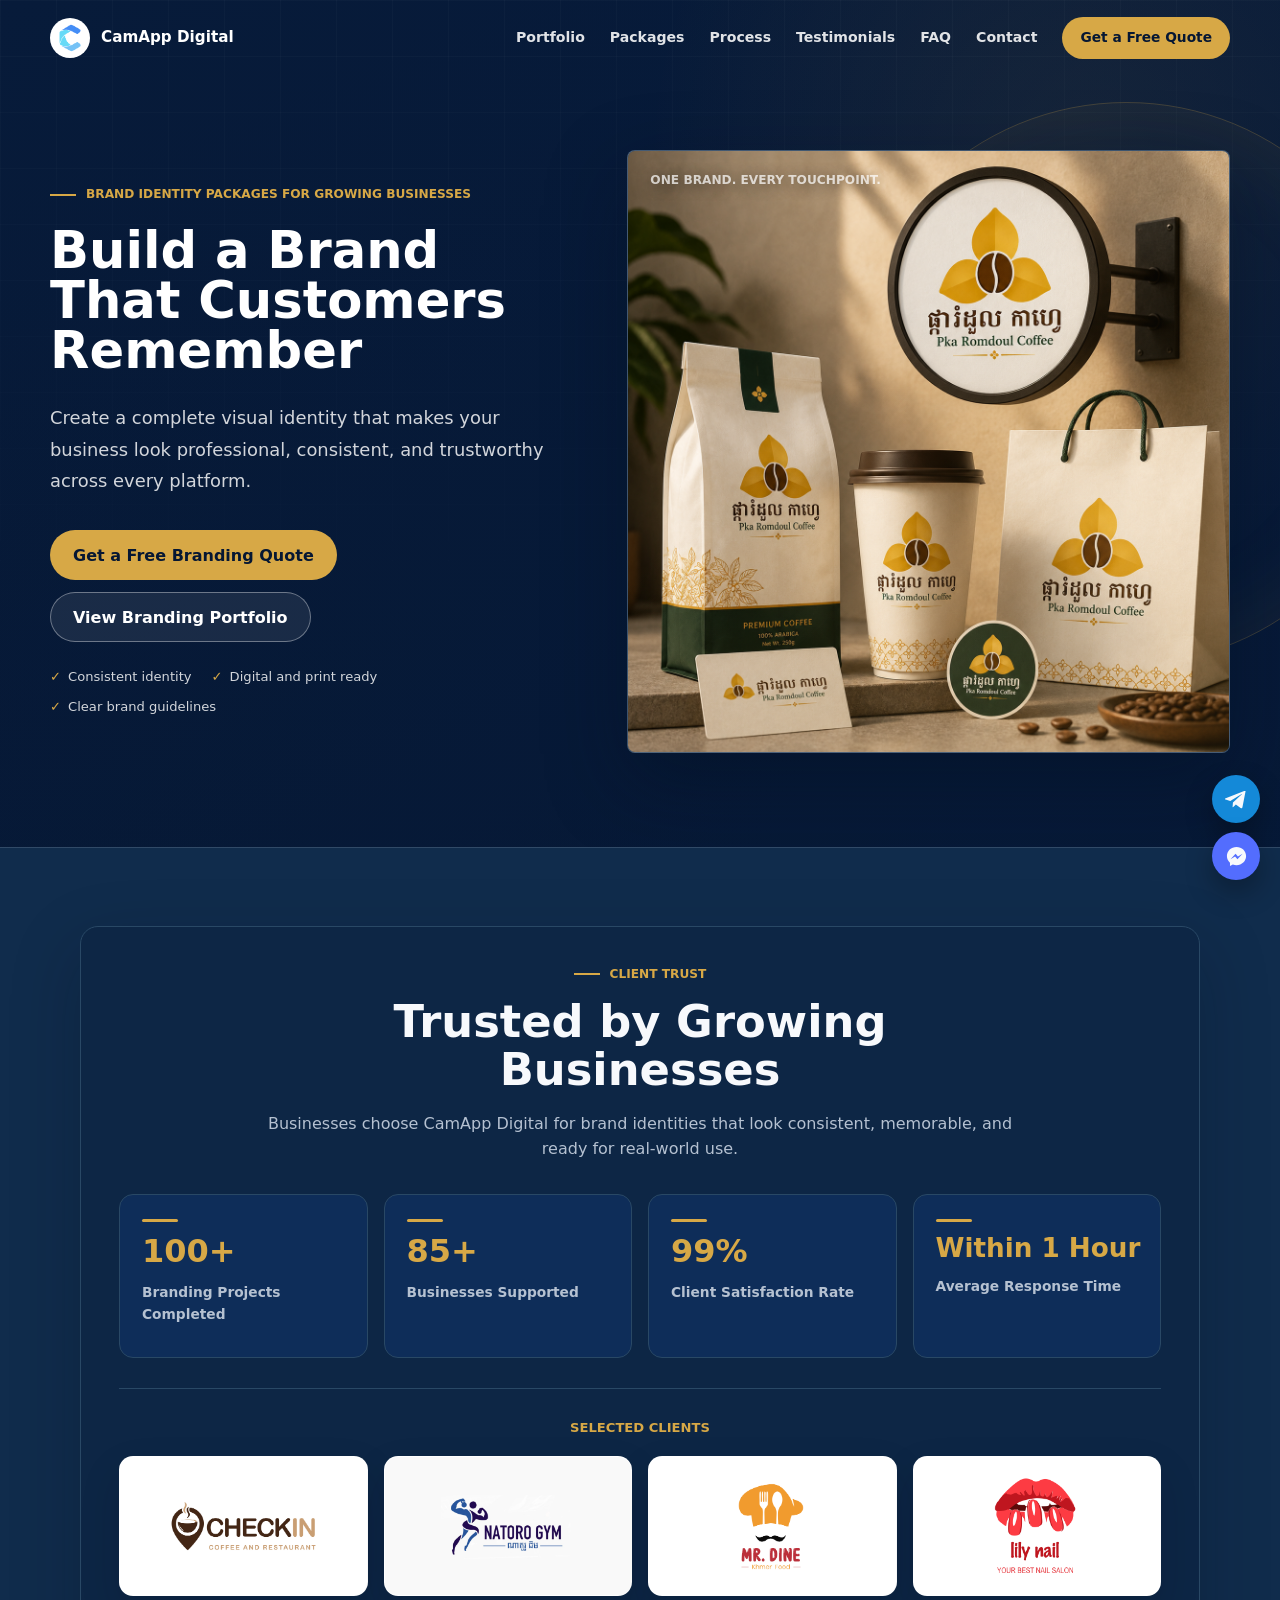
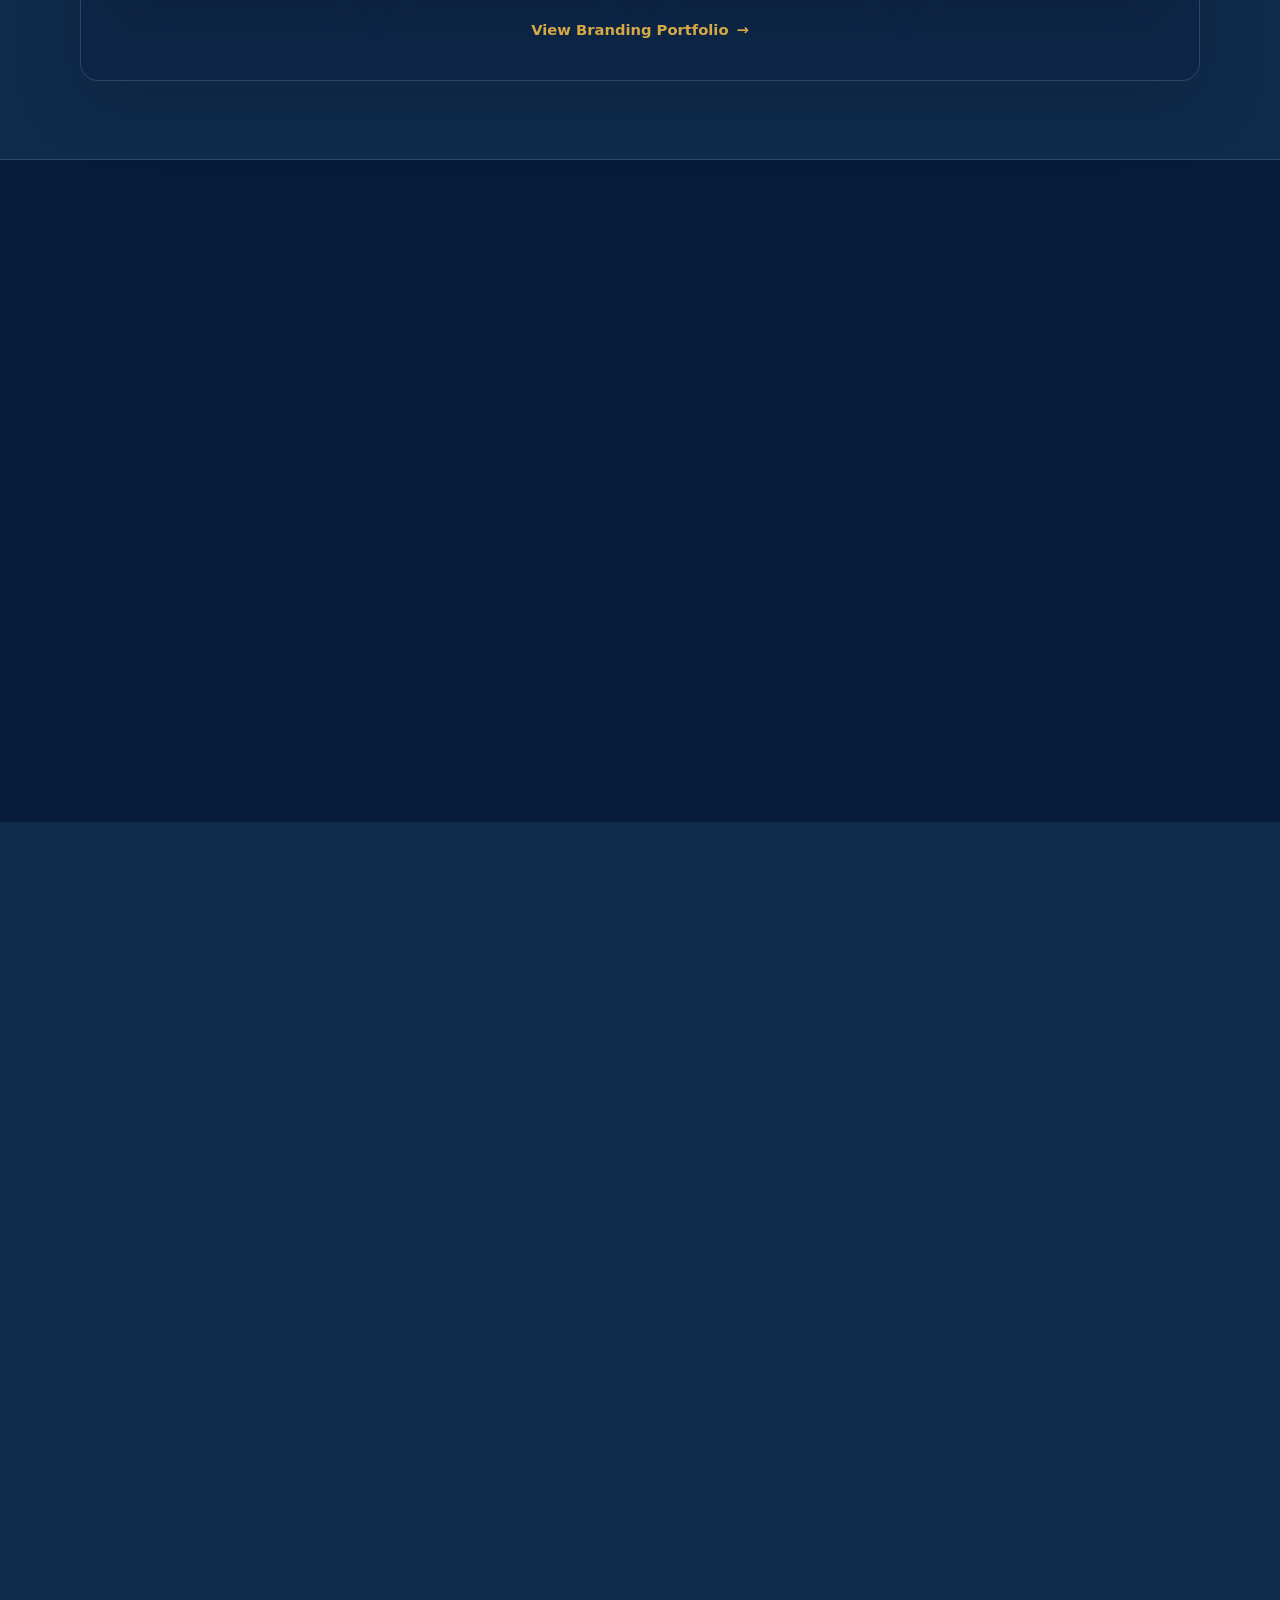
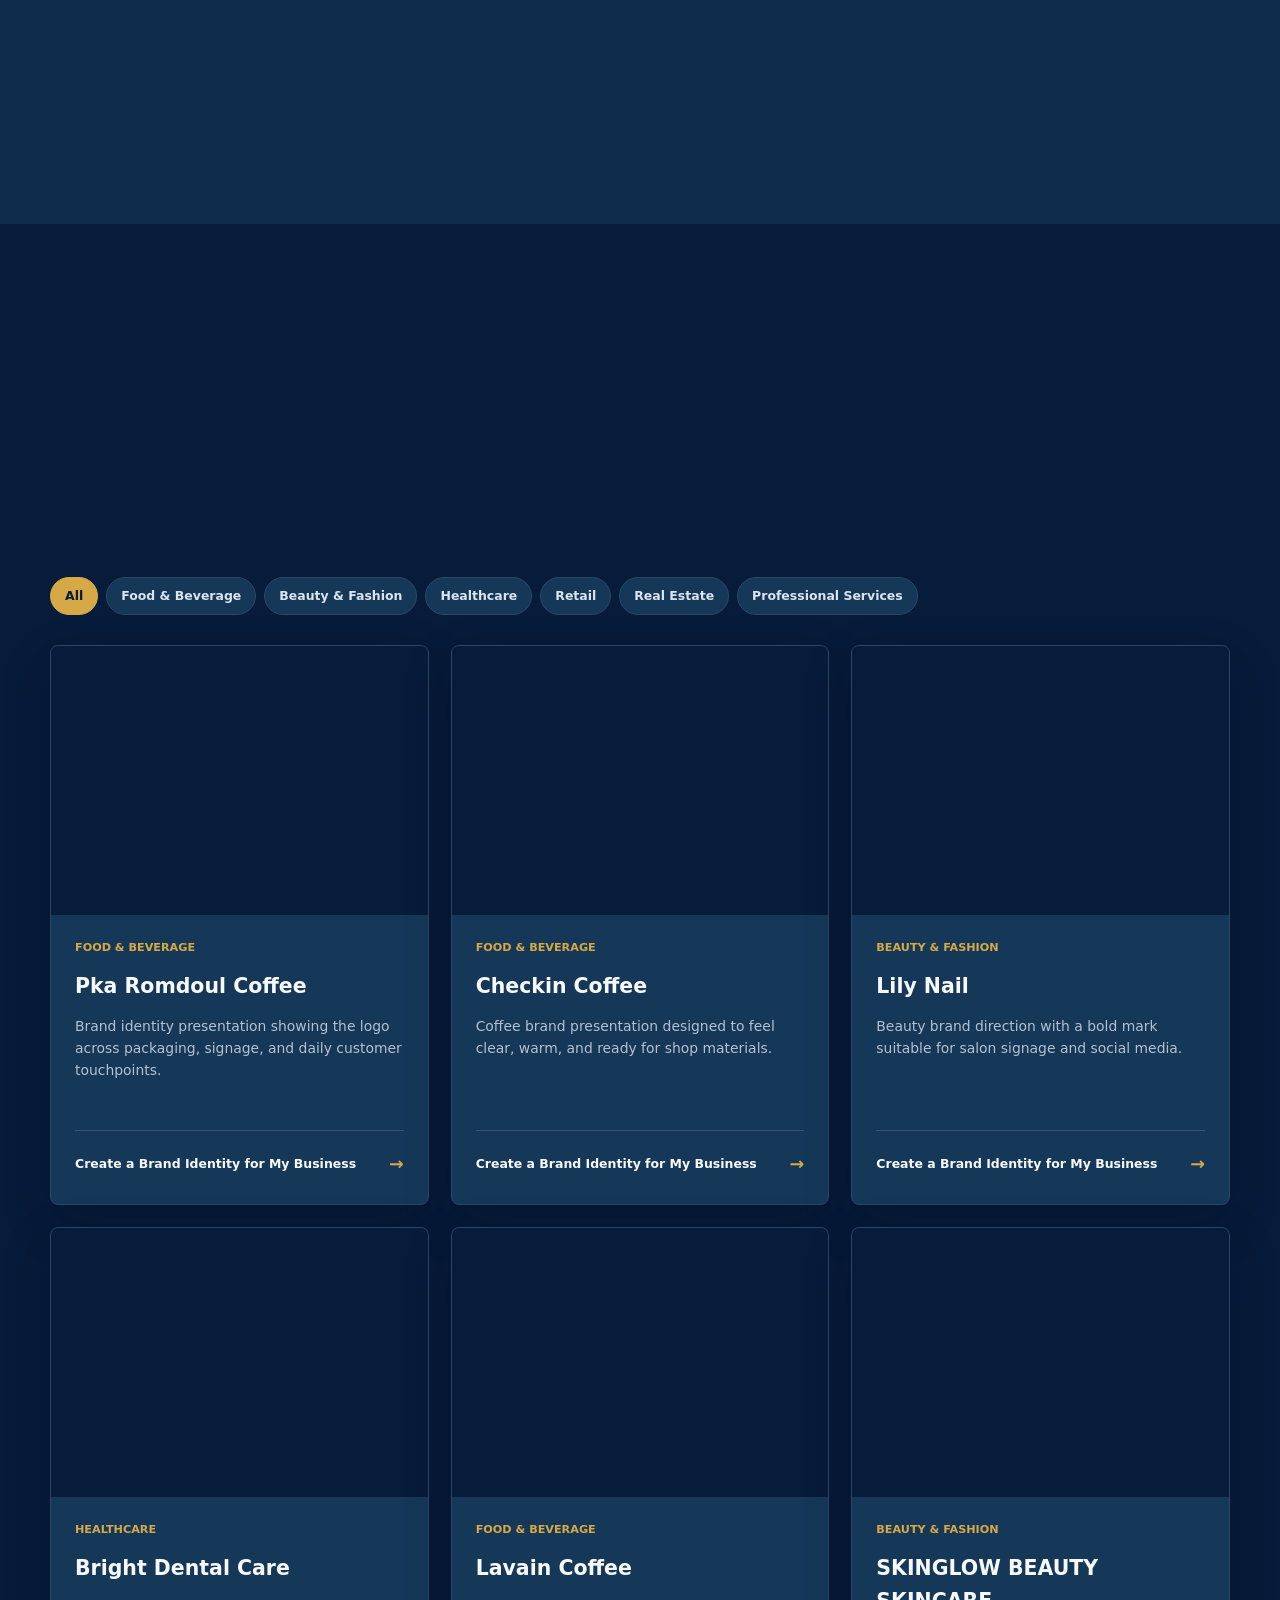
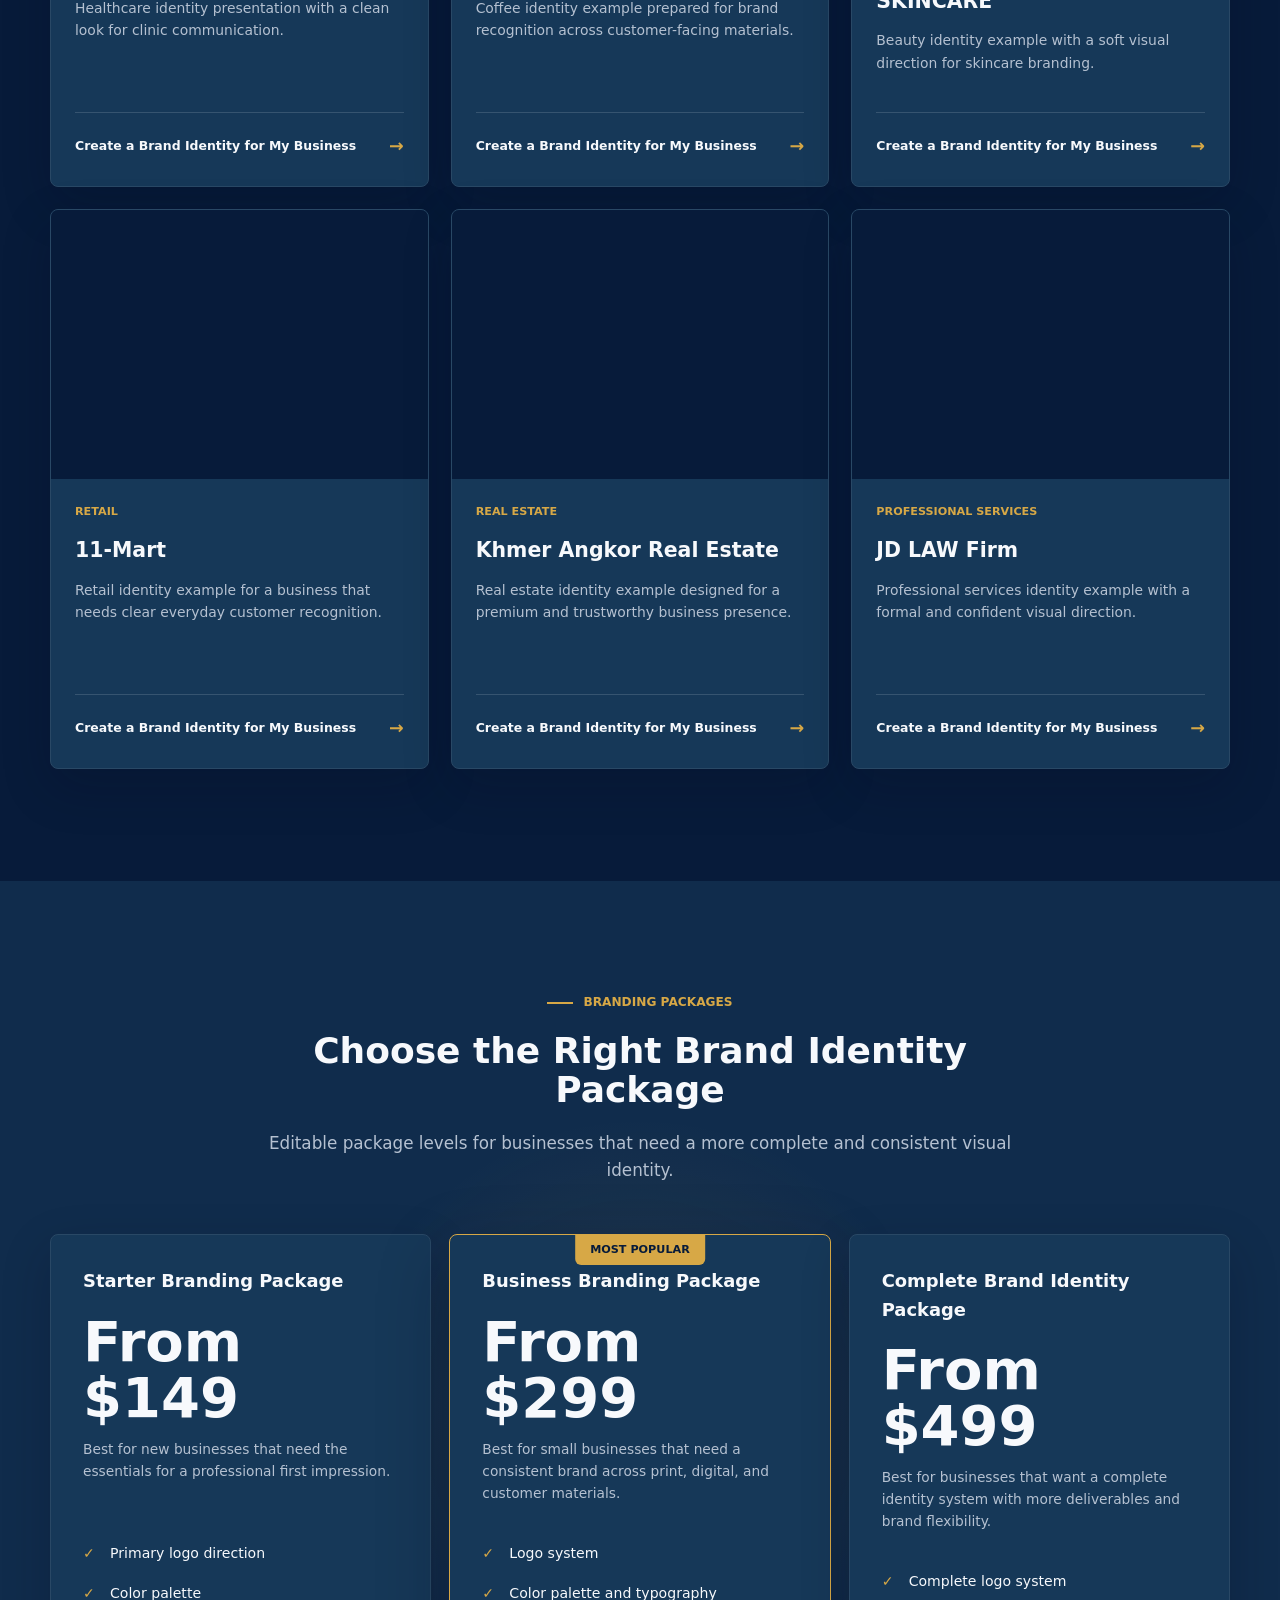
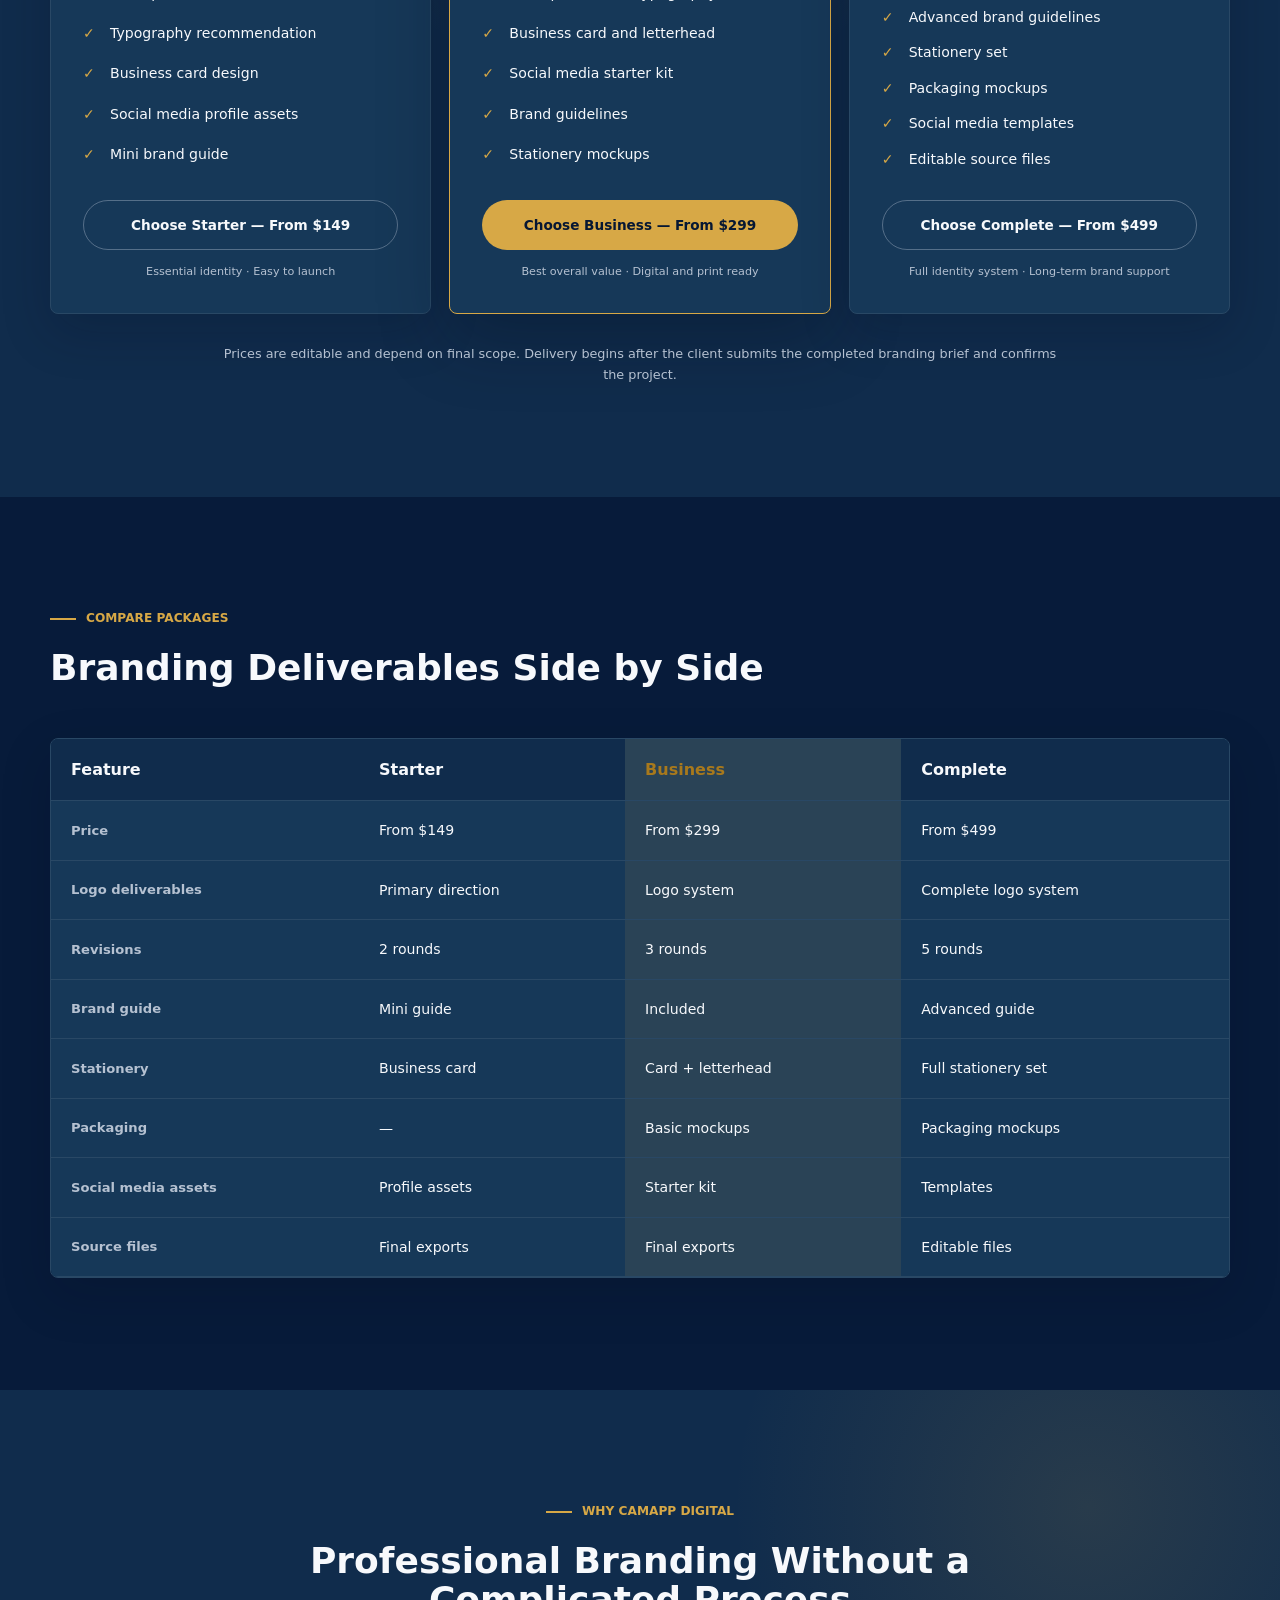
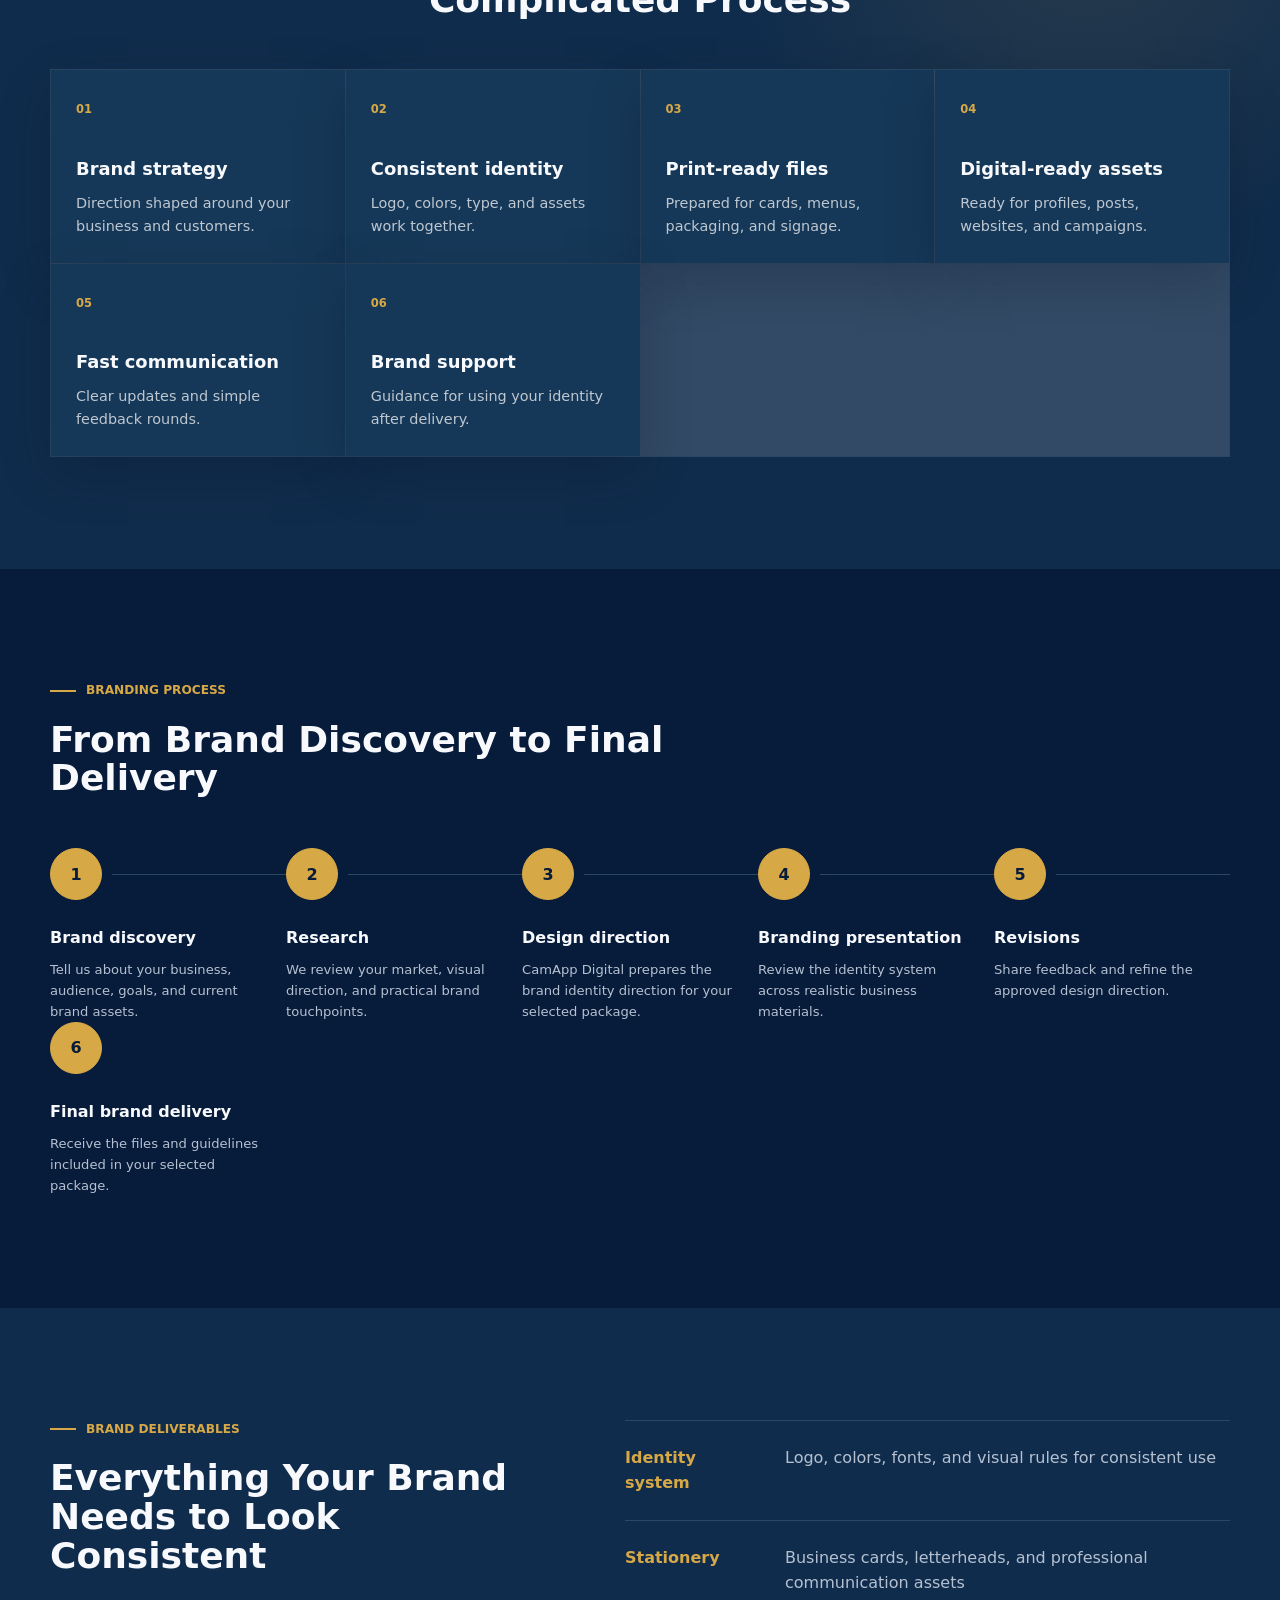
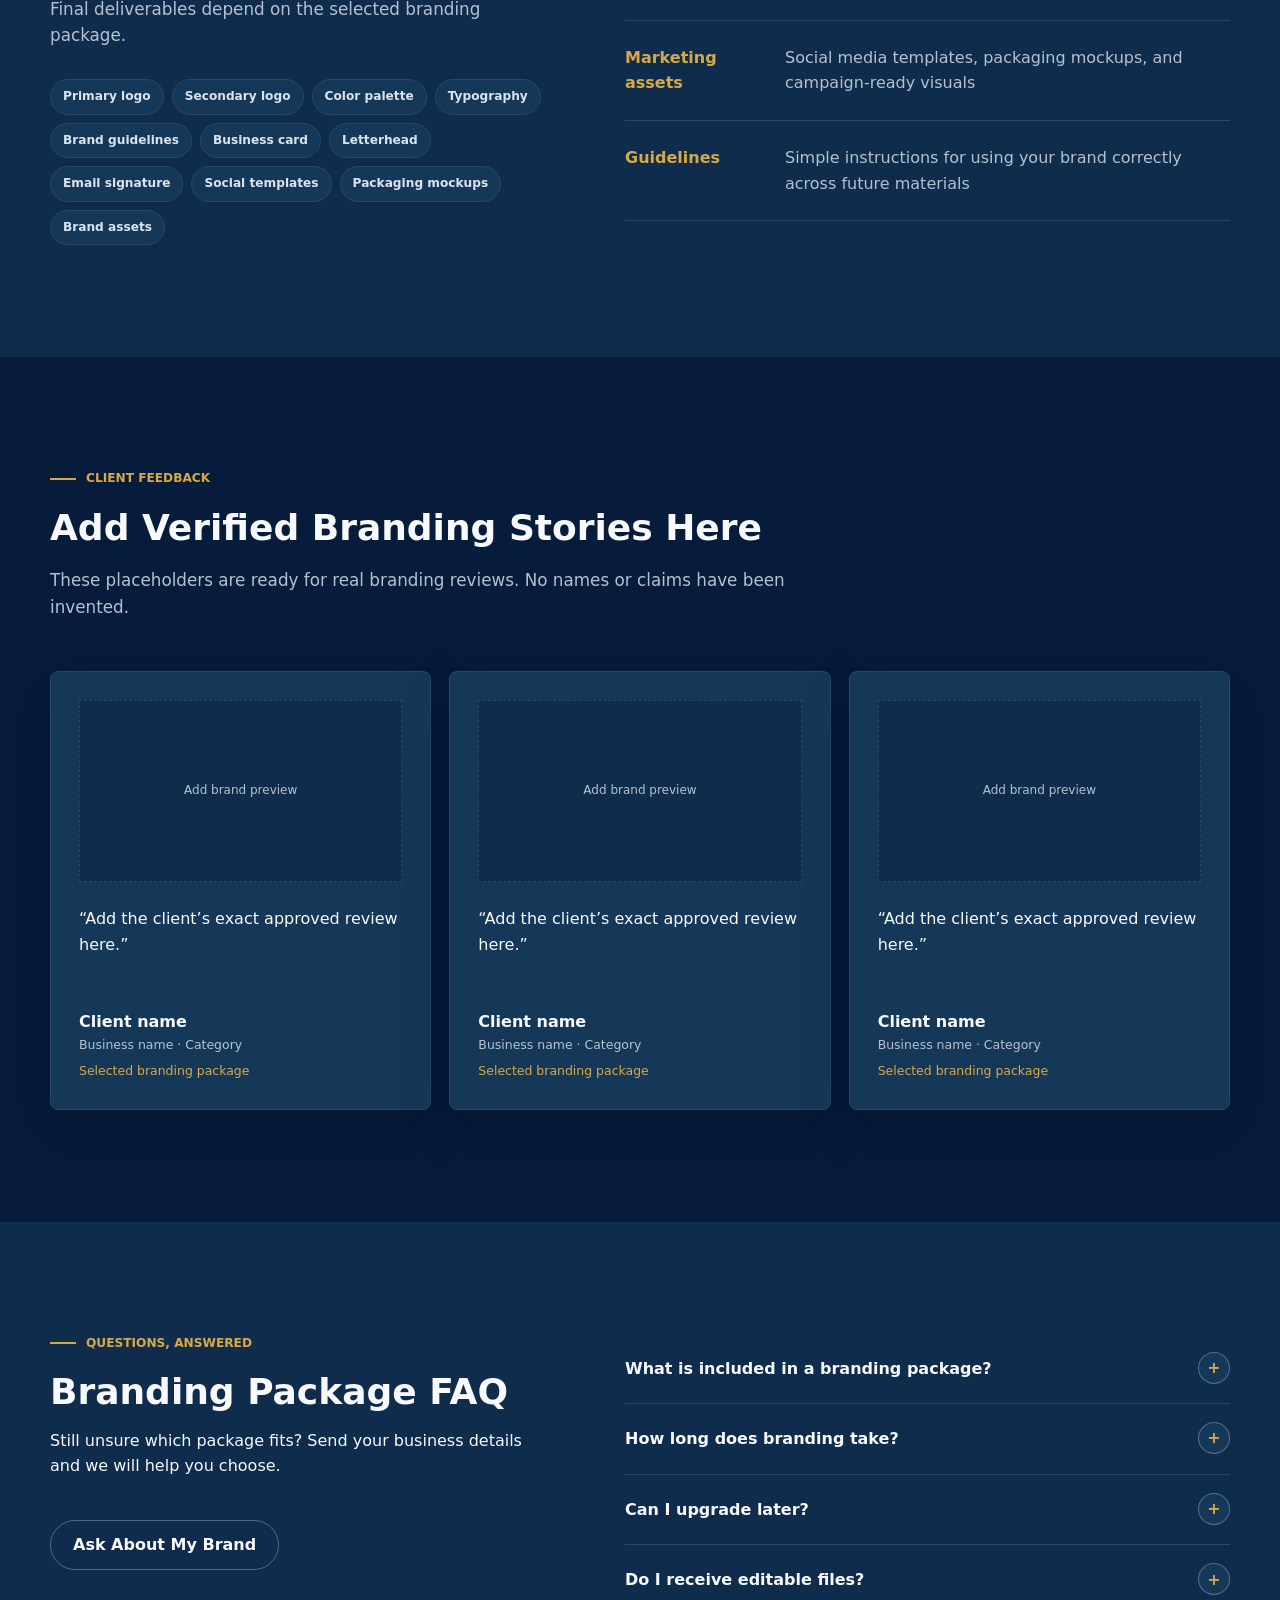
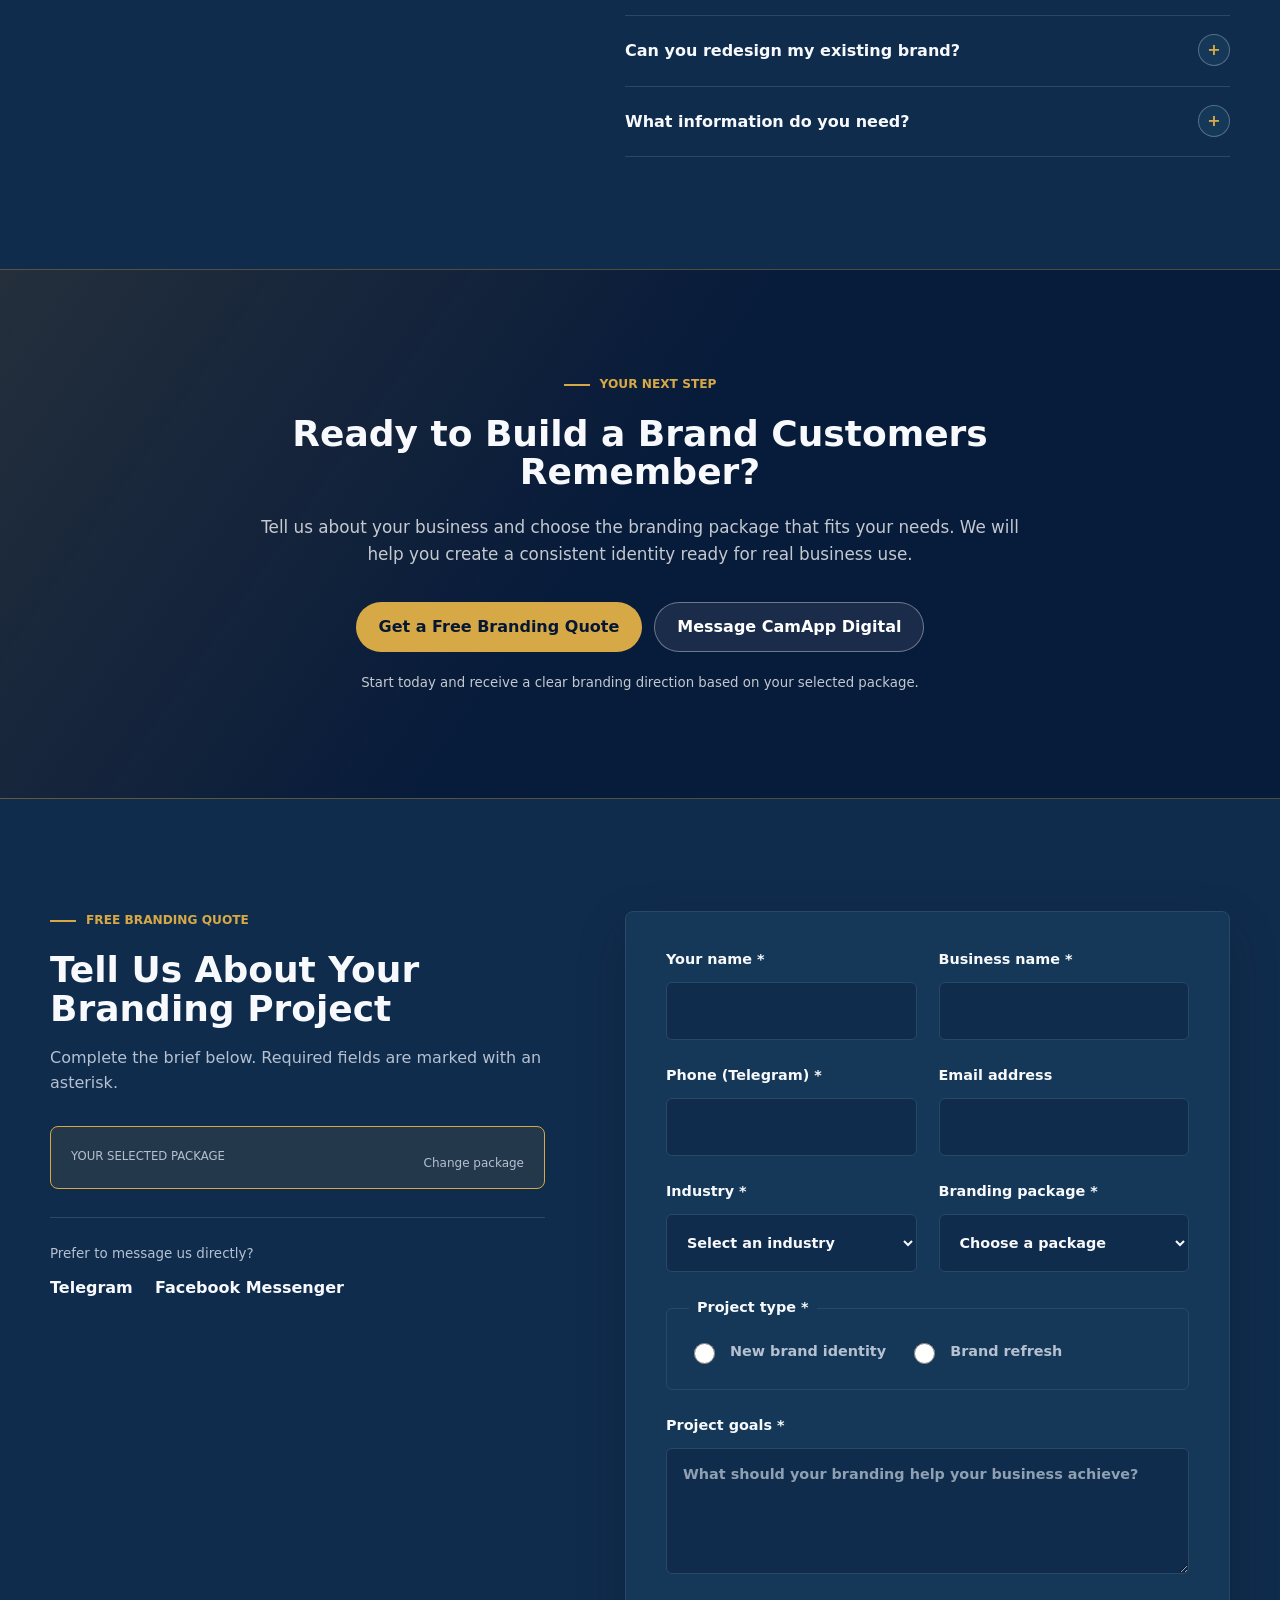
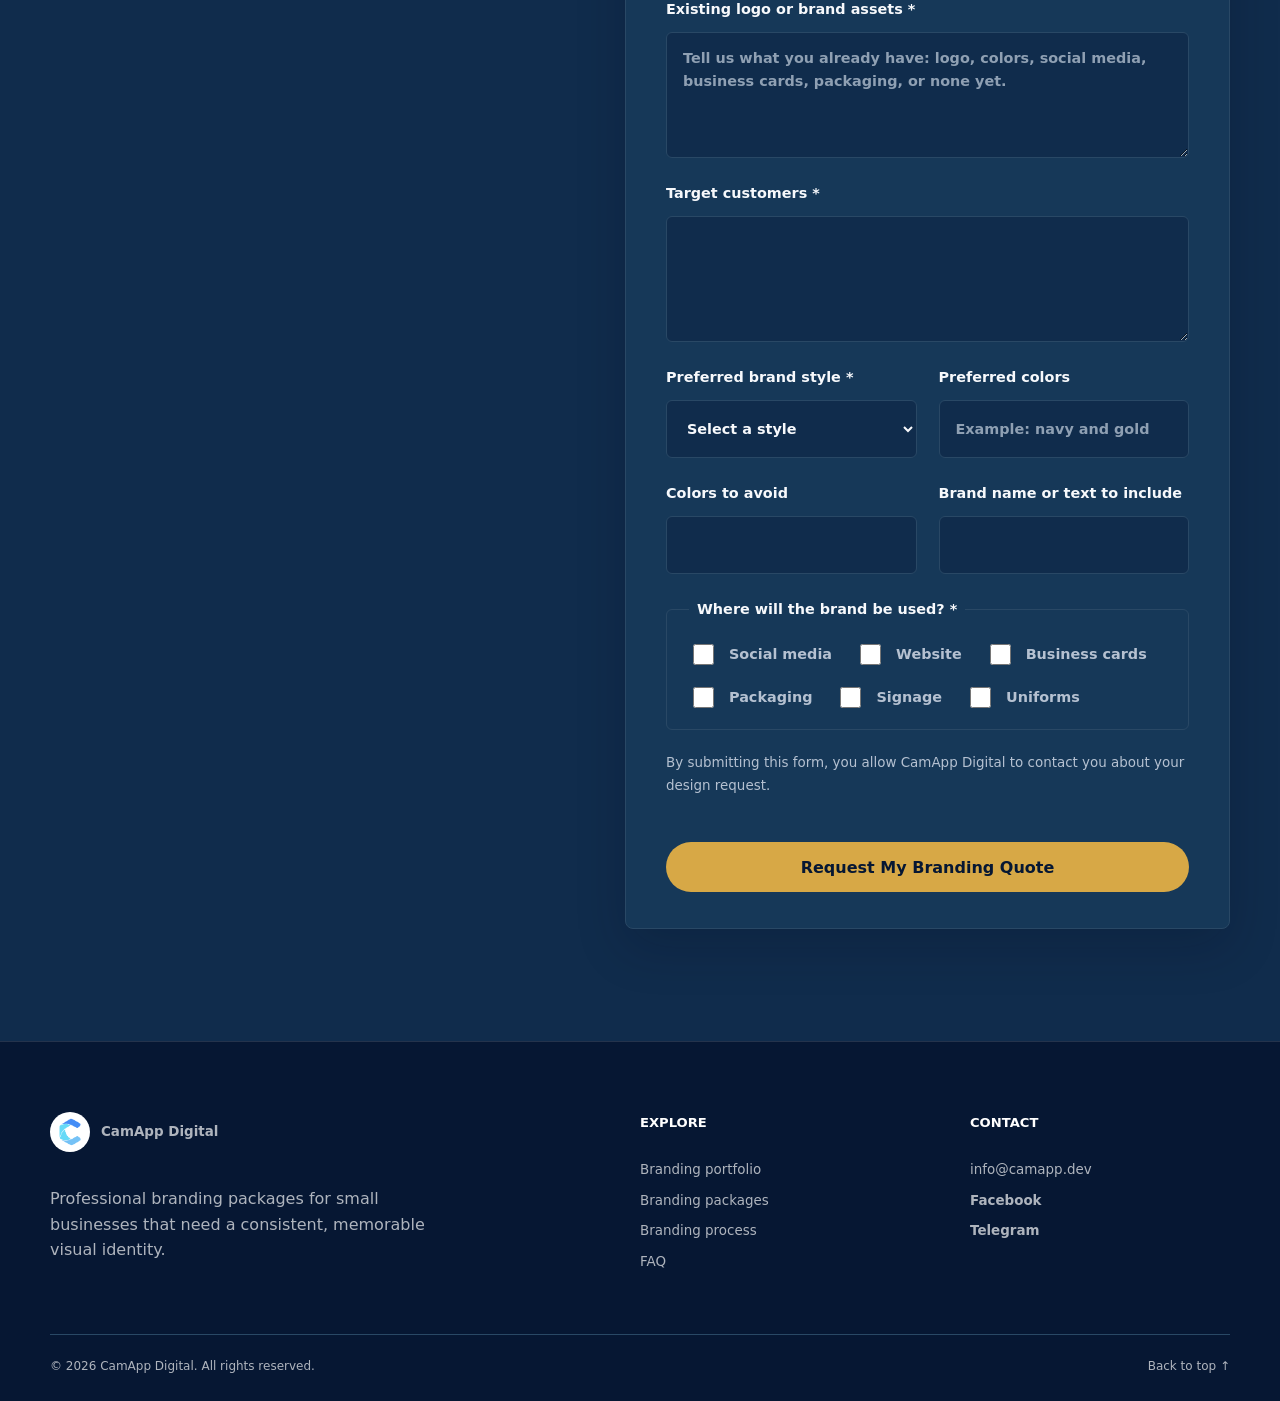
==== commit 21cab730: "Update contact email" ====
--- a/branding-packages/index.html
+++ b/branding-packages/index.html
@@ -476,7 +476,7 @@
           <p>Professional branding packages for small businesses that need a consistent, memorable visual identity.</p>
         </div>
         <div><h2>Explore</h2><a href="#portfolio">Branding portfolio</a><a href="#packages">Branding packages</a><a href="#process">Branding process</a><a href="#faq">FAQ</a></div>
-        <div><h2>Contact</h2><a href="mailto:hello@camappdigital.com">hello@camappdigital.com</a><button type="button" data-open-contact="facebook">Facebook</button><button type="button" data-open-contact="telegram">Telegram</button></div>
+        <div><h2>Contact</h2><a href="mailto:info@camapp.dev">info@camapp.dev</a><button type="button" data-open-contact="facebook">Facebook</button><button type="button" data-open-contact="telegram">Telegram</button></div>
       </div>
       <div class="shell footer-bottom"><span>© <span data-year></span> CamApp Digital. All rights reserved.</span><a href="#top">Back to top ↑</a></div>
     </footer>
@@ -496,7 +496,7 @@
     </div>
 
     <div class="contact-toast" data-contact-toast role="status" aria-live="polite" hidden>
-      Contact link not configured yet. Please email hello@camappdigital.com.
+      Contact link not configured yet. Please email info@camapp.dev.
     </div>
 
     <script>
